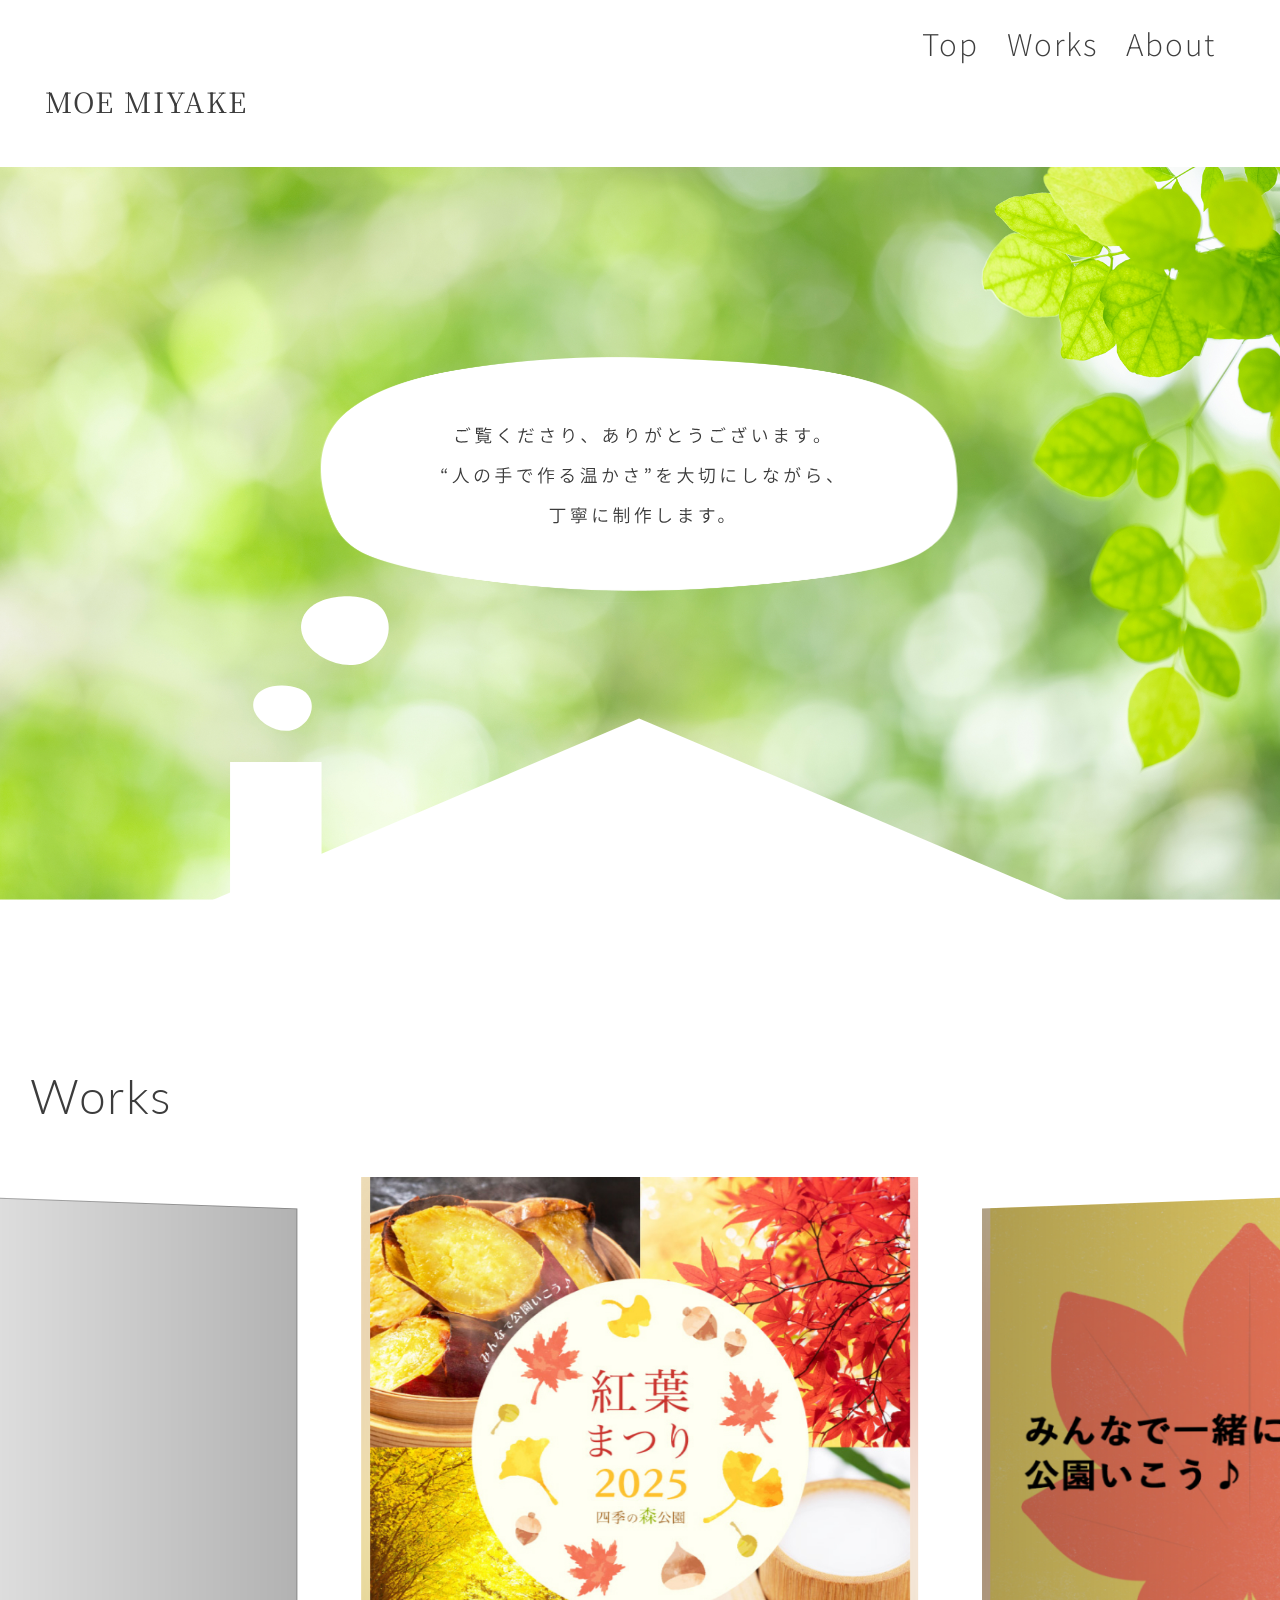
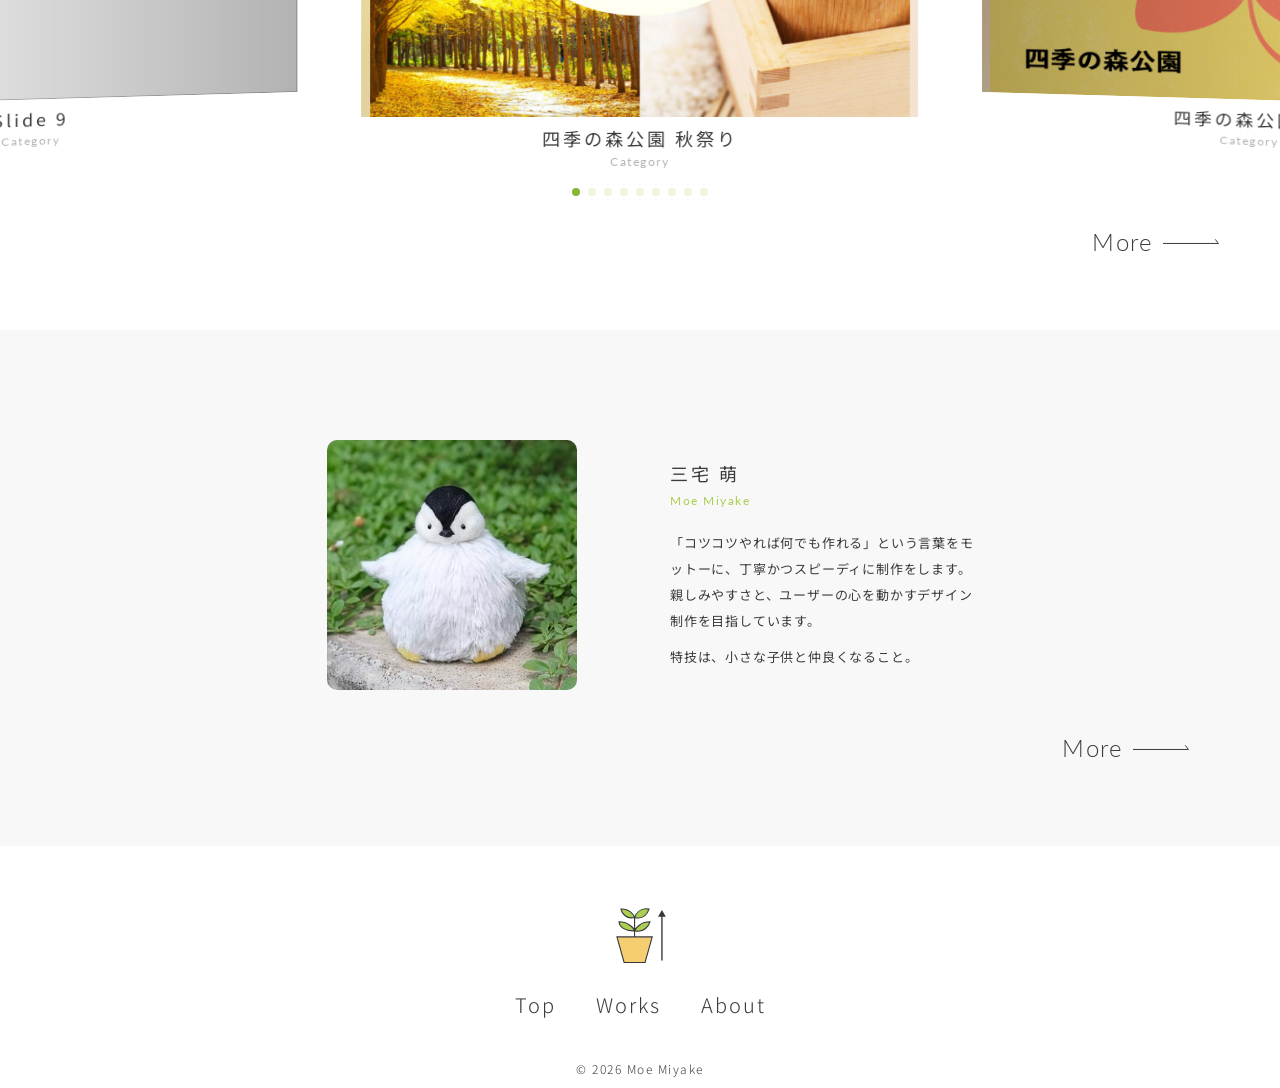
==== portforio_new/index.html @ 92142532 "10/21 Topレスポンシブ編集中" ====
<!DOCTYPE html>
<html lang="ja">

<head>
    <meta charset="UTF-8">
    <meta name="viewport" content="width=device-width, initial-scale=1.0">
    <title>Document</title>
    <link rel="stylesheet" href="css/destyle.css">
    <!-- Swiper CSS -->
    <link rel="stylesheet" href="https://cdn.jsdelivr.net/npm/swiper@10/swiper-bundle.min.css" />
    <link rel="stylesheet" href="css/style.css">

    <!-- Google Fonts -->
    <link
        href="https://fonts.googleapis.com/css2?family=Lato:ital,wght@0,100;0,300;0,400;0,700;0,900;1,100;1,300;1,400;1,700;1,900&family=Noto+Sans+JP:wght@100..900&family=Noto+Serif+JP:wght@200..900&display=swap"
        rel="stylesheet">

    <!-- Google Tag Manager -->
    <script>(function (w, d, s, l, i) {
            w[l] = w[l] || []; w[l].push({
                'gtm.start':
                    new Date().getTime(), event: 'gtm.js'
            }); var f = d.getElementsByTagName(s)[0],
                j = d.createElement(s), dl = l != 'dataLayer' ? '&l=' + l : ''; j.async = true; j.src =
                    'https://www.googletagmanager.com/gtm.js?id=' + i + dl; f.parentNode.insertBefore(j, f);
        })(window, document, 'script', 'dataLayer', 'GTM-PR5NB2P3');</script>
    <!-- End Google Tag Manager -->
</head>

<body class="top" id="top">
    <!-- Google Tag Manager (noscript) -->
    <noscript>
        <iframe src="https://www.googletagmanager.com/ns.html?id=GTM-PR5NB2P3" height="0" width="0"
            style="display:none;visibility:hidden"></iframe>
    </noscript>
    <!-- End Google Tag Manager (noscript) -->

    <header>
        <!-- SP -->
        <!-- ハンバーガー -->
        <button class="header__humberger header__humberger--sp" type="button">
            <span></span>
            <!-- <span></span> -->
        </button>
        <!-- カード -->
        <nav class="header__list header__list--sp">
            <ul>
                <li><a href="index.html">Top</a></li>
                <li><a href="works.html">Works</a></li>
                <li><a href="about.html">About</a></li>
            </ul>
            <h1 class="header__name">MOE MIYAKE</h1>
        </nav>

        <!-- PC -->
        <nav class="header__list header__list--pc">
            <ul>
                <li><a href="index.html">Top</a></li>
                <li><a href="works.html">Works</a></li>
                <li><a href="about.html">About</a></li>
            </ul>
        </nav>
    </header>

    <!-- FV -->
    <section class="fv">
        <div class="fv__box">
            <div class="fv__name">
                <!-- SVGにする -->
                <h1 class="fv__name" style="font-family: 'Noto Serif JP', serif;">MOE MIYAKE</h1>
            </div>
            <picture class="fv__house">
                <!-- スマホ・タブレット用（画面幅768px以下の場合） -->
                <source media="(max-width: 1024px)" srcset="img/fv__house--sp.svg" type="image/svg+xml">
                <!-- PC用（デフォルト・上記以外） -->
                <img src="img/fv__house--pc.svg" alt="家のイラストと冒頭挨拶「ご覧くださりありがとうございます。「人の手で作る温かさ」を大切にしながら、丁寧に制作します。」"
                    loading="lazy">
            </picture>

        </div>
    </section>

    <!-- Works -->
    <section class="top__works">

        <h2>Works</h2>
        <!-- ☆Wordpressと連動して、最新情報を表示させたい。 -->
        <!-- Swiper -->
        <div class="swiper mySwiper">
            <div class="swiper-wrapper">
                <div class="swiper-slide">
                    <div class="top__works__image">
                        <img src="img/works/works__banner_autumn leaves festival.jpg" />
                    </div>
                    <div class="top__works__content">
                        <h3 class="top__works__title">四季の森公園 秋祭り</h3>
                        <p class="top__works__category">Category</p>
                    </div>
                </div>
                <div class="swiper-slide">
                    <div class="top__works__image">
                        <img src="img/works/works__banner_park.jpg" />
                    </div>
                    <div class="top__works__content">
                        <h3 class="top__works__title">四季の森公園 秋</h3>
                        <p class="top__works__category">Category</p>
                    </div>
                </div>
                <div class="swiper-slide">
                    <div class="top__works__image">
                        <img src="img/works/works__site_himitunoyuuenti.jpg" />
                    </div>
                    <div class="top__works__content">
                        <h3 class="top__works__title">ひみつの遊園地 HP</h3>
                        <p class="top__works__category">Category</p>
                    </div>
                </div>
                <div class="swiper-slide">
                    <div class="top__works__image">
                        <img src="img/works/works__site_Vessi.jpg" />
                    </div>
                    <div class="top__works__content">
                        <h3 class="top__works__title">Vessi LP</h3>
                        <p class="top__works__category">Category</p>
                    </div>
                </div>
                <div class="swiper-slide">
                    <div class="top__works__image">
                        <img src="https://swiperjs.com/demos/images/abstract-5.jpg" />
                    </div>
                    <div class="top__works__content">
                        <h3 class="top__works__title">Slide 5</h3>
                        <p class="top__works__category">Category</p>
                    </div>
                </div>
                <div class="swiper-slide">
                    <div class="top__works__image">
                        <img src="https://swiperjs.com/demos/images/abstract-6.jpg" />
                    </div>
                    <div class="top__works__content">
                        <h3 class="top__works__title">Slide 6</h3>
                        <p class="top__works__category">Category</p>
                    </div>
                </div>
                <div class="swiper-slide">
                    <div class="top__works__image">
                        <img src="https://swiperjs.com/demos/images/abstract-7.jpg" />
                    </div>
                    <div class="top__works__content">
                        <h3 class="top__works__title">Slide 7</h3>
                        <p class="top__works__category">Category</p>
                    </div>
                </div>
                <div class="swiper-slide">
                    <div class="top__works__image">
                        <img src="https://swiperjs.com/demos/images/abstract-8.jpg" />
                    </div>
                    <div class="top__works__content">
                        <h3 class="top__works__title">Slide 8</h3>
                        <p class="top__works__category">Category</p>
                    </div>
                </div>
                <div class="swiper-slide">
                    <div class="top__works__image">
                        <img src="https://swiperjs.com/demos/images/abstract-9.jpg" />
                    </div>
                    <div class="top__works__content">
                        <h3 class="top__works__title">Slide 9</h3>
                        <p class="top__works__category">Category</p>
                    </div>
                </div>
            </div>
            <div class="swiper-pagination"></div>
        </div>



        <div class="top__works__more">
            <a class="button button--more" href="works.html">
                More
                <svg class="button__arrow" role="img" aria-label="もっと見る" xmlns="http://www.w3.org/2000/svg" ïwidth="57"
                    height="6" viewBox="0 0 57 6" fill="none">
                    <path d="M0 4.45806H55.4606L52.2609 0.347198" stroke="#3C3C3C" stroke-width="1" />
                </svg>
            </a>
        </div>
    </section>

    <!-- About -->
    <section class="top__about">
        <!-- <h2>About</h2> -->
        <div class="about__box">
            <div class="about__img">
                <img src="img/about/about__moemiyake.jpg" alt="Profile Photo">
            </div>
            <div class="about__name">
                <p class="about__name--ja">三宅 萌</p>
                <p class="about__name--en">Moe Miyake</p>
            </div>
            <div class="about__text">
                <p>
                    「コツコツやれば何でも作れる」という言葉をモットーに、丁寧かつスピーディに制作をします。<br>
                    親しみやすさと、ユーザーの心を動かすデザイン制作を目指しています。
                </p>
                <p>
                    特技は、小さな子供と仲良くなること。
                </p>
            </div>
        </div>
        <div class="top__about__more">
            <a class="button button--more" href="">
                More
                <svg class="button__arrow" role="img" aria-label="もっと見る" xmlns="http://www.w3.org/2000/svg" ïwidth="57"
                    height="6" viewBox="0 0 57 6" fill="none">
                    <path d="M0 4.45806H55.4606L52.2609 0.347198" stroke="#3C3C3C" stroke-width="1" />
                </svg>
            </a>
        </div>
    </section>

    <!-- Footer -->
    <footer class="footer">
        <div class="footer__head">
            <!-- 植木鉢(ページ先頭に戻る) -->
            <a class="footer__pageTop" href="#">
                <img class="footer__pageTop--plant" src="img/footer__pageTop--plant.svg" alt="ページ先頭に戻る">
                <img class="footer__pageTop-arrow" src="img/footer__pageTop-arrow.svg" alt="ページ先頭に戻る">

            </a>
            <!-- ナビゲーション -->
            <div class="footer__list">
                <ul>
                    <li><a href="index.html">Top</a></li>
                    <li><a href="works.html">Works</a></li>
                    <li><a href="about.html">About</a></li>
                </ul>
            </div>
        </div>
        <!-- コピーライト -->
        <small class="footer__copyright">© 2026 Moe Miyake</small>
    </footer>

    <!-- JS -->
    <script src="https://cdn.jsdelivr.net/npm/swiper@10/swiper-bundle.min.js"></script>
    <script src="js/script.js"></script>
</body>

</html>
---- portforio_new/css/destyle.css ----
/*! destyle.css v4.0.1 | MIT License | https://github.com/nicolas-cusan/destyle.css */

/* Reset box-model and set borders */
/* ============================================ */

*,
::before,
::after {
    box-sizing: border-box;
    border-style: solid;
    border-width: 0;
    min-width: 0;
}

/* Document */
/* ============================================ */

/**
 * 1. Correct the line height in all browsers.
 * 2. Prevent adjustments of font size after orientation changes in iOS.
 * 3. Remove gray overlay on links for iOS.
 */

html {
    line-height: 1.15;
    /* 1 */
    -webkit-text-size-adjust: 100%;
    /* 2 */
    -webkit-tap-highlight-color: transparent;
    /* 3*/
}

/* Sections */
/* ============================================ */

/**
 * Remove the margin in all browsers.
 */

body {
    margin: 0;
}

/**
 * Render the `main` element consistently in IE.
 */

main {
    display: block;
}

/* Vertical rhythm */
/* ============================================ */

p,
table,
blockquote,
address,
pre,
iframe,
form,
figure,
dl {
    margin: 0;
}

/* Headings */
/* ============================================ */

h1,
h2,
h3,
h4,
h5,
h6 {
    font-size: inherit;
    font-weight: inherit;
    margin: 0;
}

/* Lists (enumeration) */
/* ============================================ */

ul,
ol {
    margin: 0;
    padding: 0;
    list-style: none;
}

/* Lists (definition) */
/* ============================================ */

dt {
    font-weight: bold;
}

dd {
    margin-left: 0;
}

/* Grouping content */
/* ============================================ */

/**
 * 1. Add the correct box sizing in Firefox.
 * 2. Show the overflow in Edge and IE.
 */

hr {
    box-sizing: content-box;
    /* 1 */
    height: 0;
    /* 1 */
    overflow: visible;
    /* 2 */
    border-top-width: 1px;
    margin: 0;
    clear: both;
    color: inherit;
}

/**
 * 1. Correct the inheritance and scaling of font size in all browsers.
 * 2. Correct the odd `em` font sizing in all browsers.
 */

pre {
    font-family: monospace, monospace;
    /* 1 */
    font-size: inherit;
    /* 2 */
}

address {
    font-style: inherit;
}

/* Text-level semantics */
/* ============================================ */

/**
 * Remove the gray background on active links in IE 10.
 */

a {
    background-color: transparent;
    text-decoration: none;
    color: inherit;
}

/**
 * 1. Remove the bottom border in Chrome 57-
 * 2. Add the correct text decoration in Chrome, Edge, IE, Opera, and Safari.
 */

abbr[title] {
    text-decoration: underline dotted;
    /* 2 */
}

/**
 * Add the correct font weight in Chrome, Edge, and Safari.
 */

b,
strong {
    font-weight: bolder;
}

/**
 * 1. Correct the inheritance and scaling of font size in all browsers.
 * 2. Correct the odd `em` font sizing in all browsers.
 */

code,
kbd,
samp {
    font-family: monospace, monospace;
    /* 1 */
    font-size: inherit;
    /* 2 */
}

/**
 * Add the correct font size in all browsers.
 */

small {
    font-size: 80%;
}

/**
 * Prevent `sub` and `sup` elements from affecting the line height in
 * all browsers.
 */

sub,
sup {
    font-size: 75%;
    line-height: 0;
    position: relative;
    vertical-align: baseline;
}

sub {
    bottom: -0.25em;
}

sup {
    top: -0.5em;
}

/* Replaced content */
/* ============================================ */

/**
 * Prevent vertical alignment issues.
 */

svg,
img,
embed,
object,
iframe {
    vertical-align: bottom;
}

/* Forms */
/* ============================================ */

/**
 * Reset form fields to make them styleable.
 * 1. Make form elements stylable across systems iOS especially.
 * 2. Inherit text-transform from parent.
 */

button,
input,
optgroup,
select,
textarea {
    -webkit-appearance: none;
    /* 1 */
    appearance: none;
    vertical-align: middle;
    color: inherit;
    font: inherit;
    background: transparent;
    padding: 0;
    margin: 0;
    border-radius: 0;
    text-align: inherit;
    text-transform: inherit;
    /* 2 */
}

/**
 * Correct cursors for clickable elements.
 */

button,
[type="button"],
[type="reset"],
[type="submit"] {
    cursor: pointer;
}

button:disabled,
[type="button"]:disabled,
[type="reset"]:disabled,
[type="submit"]:disabled {
    cursor: default;
}

/**
 * Improve outlines for Firefox and unify style with input elements & buttons.
 */

:-moz-focusring {
    outline: auto;
}

select:disabled {
    opacity: inherit;
}

/**
 * Remove padding
 */

option {
    padding: 0;
}

/**
 * Reset to invisible
 */

fieldset {
    margin: 0;
    padding: 0;
    min-width: 0;
}

legend {
    padding: 0;
}

/**
 * Add the correct vertical alignment in Chrome, Firefox, and Opera.
 */

progress {
    vertical-align: baseline;
}

/**
 * Remove the default vertical scrollbar in IE 10+.
 */

textarea {
    overflow: auto;
}

/**
 * Correct the cursor style of increment and decrement buttons in Chrome.
 */

[type="number"]::-webkit-inner-spin-button,
[type="number"]::-webkit-outer-spin-button {
    height: auto;
}

/**
 * Correct the outline style in Safari.
 */

[type="search"] {
    outline-offset: -2px;
    /* 1 */
}

/**
 * Remove the inner padding in Chrome and Safari on macOS.
 */

[type="search"]::-webkit-search-decoration {
    -webkit-appearance: none;
}

/**
 * 1. Correct the inability to style clickable types in iOS and Safari.
 * 2. Fix font inheritance.
 */

::-webkit-file-upload-button {
    -webkit-appearance: button;
    /* 1 */
    font: inherit;
    /* 2 */
}

/**
 * Fix appearance for Firefox
 */
/* [type="number"] {
    -moz-appearance: textfield;
} */

/**
 * Clickable labels
 */

label[for] {
    cursor: pointer;
}

/* Interactive */
/* ============================================ */

/*
 * Add the correct display in Edge, IE 10+, and Firefox.
 */

details {
    display: block;
}

/*
 * Add the correct display in all browsers.
 */

summary {
    display: list-item;
}

/*
 * Remove outline for editable content.
 */

[contenteditable]:focus {
    outline: auto;
}

/* Tables */
/* ============================================ */

/**
1. Correct table border color inheritance in all Chrome and Safari.
*/

table {
    border-color: inherit;
    /* 1 */
    border-collapse: collapse;
}

caption {
    text-align: left;
}

td,
th {
    vertical-align: top;
    padding: 0;
}

th {
    text-align: left;
    font-weight: bold;
}
---- portforio_new/css/style.css ----
* {
    margin: 0;
    padding: 0;
    box-sizing: border-box;
    font-family: 'Noto Sans JP', sans-serif;
    color: #3c3c3c;
    font-size: 14px;
    letter-spacing: 2px;
    line-height: 1.5;
}

html {
    scroll-behavior: smooth;
}

body {
    overflow-x: hidden;
    display: flex;
    flex-direction: column;
}

a {
    text-decoration: none;
    transition: opacity 0.5s ease;
}

a:hover {
    opacity: 0.8;
    cursor: pointer;
}

li {
    list-style: none;
}

img {
    width: 100%;
}

:root {
    --color-text: #3c3c3c;
    --color-text-g: #B3B3B3;
    --color-text-b: #84B5C5;
    --color-gray: #F8F8F8;
    --color-moegi: #AACF53;
    --color-blue: 85, 159, 183;
    --color-skyblue: 132, 181, 197;
    /* RGB値 */
    --color-white: #fff;
}

/* SP Fixメニュー */

/* ハンバーガーボタン (open) */
.header__humberger {
    position: fixed;
    z-index: 10;
    cursor: pointer;

    width: 30px;
    height: 30px;

    top: 20px;
    right: 20px;
}


header span {
    &::before {
        width: 100%;
        height: 1px;
        content: '';
        background-color: var(--color-text);
        position: absolute;
        top: 7px;
        transition: all 0.6s ease-in-out;
    }

    &::after {
        width: 100%;
        height: 1px;
        content: '';
        background-color: var(--color-text);
        position: absolute;
        bottom: 7px;
        transition: all 0.7s ease-in-out;
    }
}



/* ボタンを押したらバツになる */
header.is-open span {
    &::before {
        transform: translateY(7px) rotate(135deg);
        background-color: var(--color-white);
    }

    &::after {
        transform: translateY(-7px) rotate(225deg);
        background-color: var(--color-white);
    }
}


/* ハンバーガーボタン (close) */
header.is-open span:nth-child(1) {
    transform: rotate(-45deg);
    top: 6px;
}

header.is-open span:nth-child(2) {
    transform: rotate(45deg);
    bottom: 6px;
}


/* ハンバーガーメニュー */
.header__list ul li a {
    font-size: 30px;
}

.header__list--pc {
    display: none;
}

/* カーテン */
.header__list--sp {
    position: fixed;
    top: -5vh;
    right: -10px;
    width: 80%;
    height: 110vh;
    background-color: rgba(var(--color-skyblue), 0.95);
    backdrop-filter: blur(5px);
    box-shadow: 0 0 5px rgba(0, 0, 0, 0.3);
    z-index: 7;
    transform: translateX(110%);
    transition: transform 0.6s ease-in-out;
}

.header__list--sp::after {
    content: "";
    position: absolute;
    top: 0;
    right: -5px;
    width: 128px;
    height: 110vh;
    background-color: rgba(var(--color-blue), 0.3);
    backdrop-filter: blur(5px);
    filter: blur(1.5px);
    z-index: -1;
}

header.is-open .header__list--sp {
    transform: translateX(0);
}

/* カーテン アニメーション START */
header.is-open .header__list--sp {
    animation:
        header__list1--keyframes1 3.5s linear,
        header__list1--keyframes2 3.5s linear;
}

header.is-open .header__list--sp::after {
    animation:
        header__list2--keyframes1 3.5s linear,
        header__list2--keyframes2 3.5s linear,
        header__list2--keyframes3 3.5s linear;
}


/* アニメーションのキーフレーム */
@keyframes header__list1--keyframes1 {
    0% {
        animation-timing-function: ease-out;
        opacity: 0;
    }

    5.714% {
        opacity: 1;
    }

    100% {
        opacity: 1;
    }
}

@keyframes header__list1--keyframes2 {
    0% {
        animation-timing-function: cubic-bezier(0.22, 0.68, 0.36, 1);
        transform: translate(340px, -12px);
    }

    27.143% {
        animation-timing-function: cubic-bezier(0.34, 0.8, 0.64, 1);
        transform: translate(-10px, 5px);
    }

    44.286% {
        animation-timing-function: ease;
        transform: translate(6px, 2px);
    }

    60% {
        animation-timing-function: cubic-bezier(0.4, 0, 0.2, 1);
        transform: translate(-2px, -0.8px);
    }

    75.714% {
        transform: translate(0px, 0px);
    }

    100% {
        transform: translate(0px, 0px);
    }
}


/* 追加のアニメーション */
@keyframes header__list2--keyframes1 {
    0% {
        animation-timing-function: ease-out;
        opacity: 0;
    }

    8.571% {
        opacity: 1;
    }

    100% {
        opacity: 1;
    }
}

@keyframes header__list2--keyframes2 {
    0% {
        width: 128px;
    }

    4% {
        animation-timing-function: cubic-bezier(0.22, 0.68, 0.36, 1);
        width: 128px;
    }

    17.143% {
        animation-timing-function: ease;
        width: 120px;
    }

    32.857% {
        animation-timing-function: cubic-bezier(0.34, 0.8, 0.64, 1);
        width: 136px;
    }

    52.857% {
        animation-timing-function: cubic-bezier(0.4, 0, 0.2, 1);
        width: 124px;
    }

    74.286% {
        width: 128px;
    }

    100% {
        width: 128px;
    }
}

@keyframes header__list2--keyframes3 {
    0% {
        translate: 320px -8px;
    }

    4% {
        animation-timing-function: cubic-bezier(0.22, 0.68, 0.36, 1);
        translate: 320px -8px;
    }

    30% {
        animation-timing-function: cubic-bezier(0.34, 0.8, 0.64, 1);
        translate: -8px 4px;
    }

    47.143% {
        animation-timing-function: ease;
        translate: 5px 1.5px;
    }

    62.857% {
        animation-timing-function: cubic-bezier(0.4, 0, 0.2, 1);
        translate: -1.5px -0.5px;
    }

    78.571% {
        translate: 0px 0px;
    }

    100% {
        translate: 0px 0px;
    }
}

/* カーテン アニメーション END */


.header__list--sp {
    display: flex;
    flex-direction: column;
    justify-content: center;
    align-items: center;
    /* height: 100vh; */
}

.header__list--sp ul {
    display: flex;
    flex-direction: column;
    justify-content: center;
    align-items: center;
    font-size: 2rem;
    gap: 1.5rem;
    font-family: "Lato", sans-serif;
    font-weight: 200;
    letter-spacing: 3px;

    li {
        color: var(--color-white);
    }
}

.header__name {
    position: absolute;
    bottom: 10%;
    left: 50%;
    transform: translateX(-50%);
    font-size: 1.5rem;
    font-family: "Lato", sans-serif;
    font-weight: 200;
    color: var(--color-white);
}

/* TB */
@media screen and (min-width: 768px) {}

/* PC */
@media screen and (min-width: 1024px) {

    .header__list--sp,
    .header__humberger--sp {
        display: none;
    }

    .header__list--pc {
        /* display: block; */
        display: flex;

        ul {
            position: fixed;
            z-index: 10;
            width: 100%;
            display: flex;
            justify-content: end;
            align-items: center;
            padding-right: 5vw;
            padding-top: 1.5rem;
            font-size: 1.5rem;
            gap: 2rem;
            font-family: "Lato", sans-serif;
            font-weight: 200;
            letter-spacing: 3px;
        }
    }
}



/* FV */
.fv {
    position: relative;
    height: 100vh;
    background-image: url(../img/fv__background--sp.jpg);
    background-size: cover;
    background-position: center;
    background-repeat: no-repeat;
    background-attachment: fixed;
}

.fv__name {
    position: absolute;
    top: 0;
    left: 0;
    padding: 20vw 10vw 5vw 10vw;
    width: 100%;
    font-size: 2rem;
    text-align: left;
    background-color: var(--color-white);

}

.fv__box {
    height: 100vh;
    display: flex;
    flex-direction: column;
    justify-content: center;
}

.fv__house {
    width: 100%;
    display: flex;
    object-fit: cover;
    margin-top: auto;
    margin-bottom: -1px;
}

/* タブレット向け */
@media screen and (min-width: 768px) {
    .fv {
        height: 100vh;
    }

    .fv__box {
        height: 100vh;
    }

    .fv__name {
        padding: 50px;
    }
}


/* PC向け */
@media screen and (min-width: 1025px) {

    .fv {
        background-image: url(../img/fv__background--pc.jpg);
        height: 110vh;
    }

    .fv__box {
        height: 110vh;
    }

    .fv__name {
        padding: 5vh;
        padding-top: 80px;
    }


    .fv__house {
        display: flex;
        align-items: end;
        height: 100%;
    }
}

/* FV__WORKS */

/* 共通設定に移動？ */
h2 {
    /* color: #3C3C3C; */
    font-family: "Lato", sans-serif;
    font-weight: 300;
    font-size: 48px;
    letter-spacing: 1.5px;
    padding: 0 30px;

    width: 100%;
}

.top__works {
    display: flex;
    padding: 70px 0;
    flex-direction: column;
    align-items: center;
    gap: 15px;
    align-self: stretch;
}

.top__works__list {
    display: flex;
    padding: 20px 0;
    flex-direction: column;
    align-items: center;
    gap: 10px;
    align-self: stretch;
}

/* 共通設定に移動？ */
.top__works__more,
.top__about__more {
    display: flex;
    padding: 0 30px;
    justify-content: flex-end;
    align-items: center;
    align-self: stretch;
}

/* 共通設定に移動？ */
.button {
    cursor: pointer;
}

.button--more {
    font-family: "Lato", sans-serif;
    font-size: 24px;
    font-weight: 300;
    letter-spacing: 1.5px;
    cursor: pointer;
    display: flex;
    align-items: center;
    gap: 10px;
}

.button__arrow {
    transition: transform 0.5s ease;
}

.button--more:hover .button__arrow {
    transform: translateX(5px);
}



/* swiper */
/* Demo styles */
html,
body {
    position: relative;
    height: 100%;
}

.swiper {
    width: 100%;
    padding-top: 30px;
    padding-bottom: 30px;
}

.swiper-slide {
    background-position: center;
    background-size: cover;
    width: 100%;
    height: auto;
}

.swiper-slide img {
    display: block;
    width: 100%;
    object-fit: cover;
    /* height: 50vh; */
    aspect-ratio: 4 / 5;
}

/* 書き足し */
.top__works__swiper {
    display: flex;
    flex-direction: column;
    align-items: center;
}

.top__works__content {
    display: flex;
    flex-direction: column;
    align-items: center;
    gap: 1px;
    padding: 8px 0;
}

.top__works .mySwiper .swiper-slide-shadow-left,
.top__works .mySwiper .swiper-slide-shadow-right {
    height: auto;
    aspect-ratio: 4 / 5;
}

.top__works .mySwiper .swiper-slide-shadow-left {
    background-image: linear-gradient(to left, rgba(0, 0, 0, 0.3), rgba(0, 0, 0, 0));
}

.top__works .mySwiper .swiper-slide-shadow-right {
    background-image: linear-gradient(to right, rgba(0, 0, 0, 0.3), rgba(0, 0, 0, 0));
}

.top__works__title {
    /* font-family: "Lato", sans-serif; */
    font-size: 18px;
    letter-spacing: 3px;
}

.top__works__category {
    color: #B3B3B3;
    font-family: "Lato", sans-serif;
    font-size: 12px;
    letter-spacing: 1.5px;
}

/* Swiperの点（デフォルト状態）の色を黄緑色に変更 */
.swiper-pagination-bullet {
    background-color: var(--color-moegi);
}

/* Swiperの点（アクティブ状態）の色を変更 */
.swiper-pagination-bullet-active {
    background-color: #8ab535;
}

/* タブレット用 */
@media screen and (min-width: 768px) {

    .top__works .mySwiper {
        width: 100%;
    }

    .works h2 {
        padding: 0 60px;
    }

    .top__works__more {
        padding: 0 60px;
    }
}

/* PC用 */
@media screen and (min-width: 1025px) {
    .top__works .mySwiper {
        max-width: none;
    }

    .top__works .mySwiper .top__works__image {
        position: relative;
        display: flex;
        width: 100%;
        height: 60vh;
        justify-content: center;
        align-items: center;
        overflow: hidden;
        isolation: isolate;
    }

    .top__works .mySwiper .top__works__image::before {
        content: "";
        position: absolute;
        inset: -100px;
        z-index: 0;
        background-image: var(--works-slide-image);
        background-position: center;
        background-size: cover;
        filter: blur(100px);
        opacity: 0.6;
    }

    .top__works .mySwiper .top__works__image img {
        position: relative;
        z-index: 1;
        width: 100%;
        height: 100%;
        max-height: 60vh;
        aspect-ratio: auto;
        object-fit: contain;
    }

    .top__works .mySwiper .swiper-slide-shadow-left,
    .top__works .mySwiper .swiper-slide-shadow-right {
        height: 60vh;
        aspect-ratio: auto;
    }
}



/* About */
.top__about {
    display: flex;
    flex-direction: column;
    align-items: flex-start;
    gap: 10px;
    align-self: stretch;
    padding: 70px 0;
    background-color: var(--color-gray);
}

.about__box {
    display: flex;
    /* max-width: 1000px; */
    flex-direction: column;
    align-items: center;
    gap: 10px;
    align-self: stretch;
    padding: 30px;
}

.about__img {
    width: 100%;
    display: flex;
    justify-content: center;
    align-items: center;
    align-self: stretch;
}

.about__img img {
    width: 60%;
    border-radius: 30px;
    object-fit: cover;
}

.about__name {
    display: flex;
    flex-direction: column;
    align-items: center;
    gap: 5px;
}

.about__name--ja {
    font-size: 18px;
    letter-spacing: 3px;
}

.about__name--en {
    font-size: 12px;
    letter-spacing: 1.5px;
    color: var(--color-moegi);
    font-family: "Lato", sans-serif;
}

.about__text {
    padding: 10px 30px 0;
    display: flex;
    flex-direction: column;
    align-items: center;
    gap: 10px;
}

.about__text p {
    font-size: 13px;
    line-height: 26px;
    letter-spacing: 0.8px;
    width: 100%;
    text-align: left;
}

.certificate {
    display: flex;
    padding: 100px 35px;
    flex-direction: column;
    align-items: center;
    gap: 1.5em;
    text-align: center;

    ul {
        display: flex;
        flex-direction: column;
        justify-content: center;
        align-items: center;
        gap: 20px;

        li {
            text-align: center;
        }
    }
}


/* タブレット向け */
@media screen and (min-width: 768px) {
    .top__about {
        padding: 50px 30px;
    }

    .about__img img {
        width: 30vw;
        max-width: 200px;
    }
}


/* PC向け */
@media screen and (min-width: 1024px) {
    .top__about {
        padding: 80px 60px;
    }


    .about__box {
        width: 70%;
        max-width: 1000px;
        margin: 0 auto;

        display: grid;
        grid-template-columns: repeat(2, 1fr);
        grid-template-rows: repeat(2, auto);
        grid-column-gap: 0px;
        grid-row-gap: 0px;

        align-items: start;
    }

    .about__img {
        grid-area: 1 / 1 / 3 / 2;
    }

    .about__name {
        grid-area: 1 / 2 / 2 / 3;
        align-self: end;
        align-items: start;
        padding: 0 30px;
    }

    .about__text {
        grid-area: 2 / 2 / 3 / 3;
    }

    .about__img img {
        width: 100%;
        max-width: 250px;
        height: auto;
        border-radius: 10px;
    }

    .about__name {
        font-size: 24px;
        margin-bottom: 10px;
    }

    .about__text {
        font-size: 16px;
        line-height: 1.6;
    }
}


/* Footer */

.footer {
    display: flex;
    flex-direction: column;
    align-items: center;
    margin: 60px auto 30px;
    gap: 40px;

    font-family: "Lato", sans-serif;
    font-weight: 300;
    letter-spacing: 3px;
}

.footer__head {
    display: flex;
    flex-direction: column;
    align-items: center;
    gap: 25px;
}

.footer__pageTop {
    display: flex;
    align-items: center;
    justify-content: center;
    cursor: pointer;
    gap: 3px;


}

.footer__pageTop--plant {
    width: 40px;
}

.footer__pageTop-arrow {
    width: 8px;
    transition: transform 0.5s ease;

}

.footer__pageTop:hover .footer__pageTop-arrow {
    transform: translateY(-5px);
}

.footer__list ul {
    display: flex;
    gap: 40px;
}

.footer__list li a {
    font-size: 20px;
}

.footer__copyright {
    font-size: 12px;
    letter-spacing: 1.5px;
    margin-bottom: 10px;
}



/* Works About 共通 START */

.works__fix,
.about__fix {
    width: 100%;
    height: 100vh;
}

.works h2,
.about h2,
.worksItem h2 {
    position: fixed;
    top: 20px;
    left: 20px;
    font-family: "Lato", sans-serif;
    font-weight: 300;
    font-size: 32px;
    letter-spacing: 1px;

    padding: 0;
    transform: rotate(90deg) translateY(-1em);
    transform-origin: top left;

    a {
        font-size: 32px;
    }
}

/* Works About 共通 END */



/* Works START */

.works {
    position: relative;
    width: 100%;
    height: 100vh;
    background-color: var(--color-white);
}

.works section {
    padding: 50px 35px;
    padding-top: 20vh;
    margin: 0 auto;
    max-width: 600px;
    /* 不要なら削除 */
    display: flex;
    flex-direction: column;
    align-items: center;
    gap: 100px;
}



.works__headerCategory {
    position: fixed;
    z-index: 10;
    bottom: 5px;
    left: 50%;
    transform: translate(-50%, -50%);
    width: 90%;
    overflow-x: auto;
    overflow-y: hidden;
    white-space: nowrap;
    text-align: center;


    ul {
        display: inline-flex;
        justify-content: flex-start;
        align-items: center;
        gap: 10px;

        li a {
            display: flex;
            justify-content: center;
            align-items: center;
            padding: 5px 10px;

            border-radius: 30px;
            border: 1px solid #777;
            background: rgba(255, 255, 255, 0.95);
            backdrop-filter: blur(1.5px);

            color: var(--color-text);
            font-family: Lato;
            font-size: 12px;
            font-weight: 500;
            letter-spacing: 1px;
        }
    }
}

.works__container {
    display: flex;
    flex-direction: column;
    align-items: center;
    gap: 8px;
}

.works__container img {
    width: 100%;
    height: auto;
    object-fit: contain;
    background-color: var(--color-gray);
}

.works__content {
    display: flex;
    flex-direction: column;
    align-items: center;
    gap: 1px;
}

.works__title {
    color: var(--color-text);
    font-size: 18px;
    font-style: normal;
    font-weight: 400;
    line-height: normal;
    letter-spacing: 3px;
}

.works__category {
    color: var(--color-text-g);
    font-size: 12px;
    font-style: normal;
    font-weight: 500;
    line-height: normal;
    letter-spacing: 1px;
}

.works__pagination {
    width: 100%;
    padding: 15px 35px 30px;
    display: flex;
    justify-content: space-between;
    align-items: center;
    align-self: stretch;

    a {
        font-family: "Lato", sans-serif;
    }

    .works__pagination--number {
        display: flex;
        align-items: center;
        gap: 10px;

        a {
            display: flex;
            width: 30px;
            height: 30px;
            padding: 10px;
            flex-direction: column;
            justify-content: center;
            align-items: center;
            gap: 10px;

            border-radius: 50px;
            border: 1px solid #777;
            font-size: 12px;
        }
    }
}

/* Works END */


/* About START */

.about {
    position: relative;
    width: 100%;
    height: 100vh;
    background-color: var(--color-white);
}

/* ===== swiper2 / skill(できること) ===== */

/* SP: 画面幅の80%。大きくなりすぎないよう上限をつける */
.swiper2 {
    width: 80vw;
    max-width: 360px;
    height: fit-content;
}

.skill {
    width: 100%;
    /* height: 100vh; */
    background-color: var(--color-gray);
    display: flex;
    flex-direction: column;
    justify-content: center;
    align-items: center;
}

/* 後ろのカードが傾いて見える分、上下に余白を足す(.about section より強く) */
.about .skill {
    padding: 50px 0 90px;
}

/* カード本体。縁取りをもえぎ色にして、重なったときに後ろのカードも見分けられるようにする */
.skill__card {
    background-color: var(--color-white);
    border: 1px solid var(--color-moegi);
    border-radius: 36px;
    box-shadow: 0 10px 24px rgba(var(--color-blue), 0.18);
    width: 100%;
    height: 100%;
    display: flex;
    flex-direction: column;
    align-items: center;
    gap: 20px;
    padding: 32px 26px 36px;
}

/* 後ろに重なるカードは、淡いグレーにする。
   色は専用の層(::before)で重ねて、その透明度だけをアニメーションさせる。
   --skill-speed は script.js の speed(700ms)に合わせること */
.skill__card {
    --skill-speed: 0.7s;
    position: relative;
    /* ::before(色の層)の基準にする */
    isolation: isolate;
}

.skill__card::before {
    content: "";
    position: absolute;
    inset: 0;
    z-index: -1;
    border-radius: inherit;
    /* グレーは0.5% */
    background-color: var(--color-gray);
    opacity: 1;
    pointer-events: none;
    transition: opacity var(--skill-speed) ease;
}

/* 手前に来たら層を透明にして、白に戻す */
.skill__card.swiper-slide-active::before {
    opacity: 0;
}

/* 「動きを減らす」設定の人は、色もすぐに切り替える */
@media (prefers-reduced-motion: reduce) {
    .skill__card::before {
        transition: none;
    }
}

/* 画像は切り取らず、全体を見せる(.swiper-slide img の object-fit: cover を打ち消す) */
.skill__card .skill__img {
    width: 100%;
    max-width: 240px;
    height: auto;
    aspect-ratio: 1 / 1;
    object-fit: contain;
    flex-shrink: 0;
}

.skill__line {
    width: 100%;
    flex-shrink: 0;
    border-bottom: 3px dotted var(--color-moegi);
}

.skill__text {
    display: flex;
    flex-direction: column;
    align-items: center;
    gap: 5px;
    align-self: stretch;

    h4 {
        color: var(--color-moegi);
        text-align: center;
        font-size: 20px;
        font-weight: 500;
        line-height: 27px;
        letter-spacing: 1.8px;
    }

    p {
        text-align: center;
        font-size: 14px;
        font-weight: 400;
        line-height: 25px;
        letter-spacing: 1.5px;
    }
}

/* タブレット: 少しだけ大きく */
@media screen and (min-width: 768px) {
    .swiper2 {
        max-width: 440px;
    }

    .skill__card {
        padding: 40px 36px 44px;
    }
}

/* PC: 横並びのカード(左に絵、右に文章) */
@media screen and (min-width: 1024px) {
    .swiper2 {
        max-width: 820px;
    }

    .skill__card {
        flex-direction: row;
        align-items: center;
        gap: 40px;
        padding: 44px 52px;
    }

    .skill__card .skill__img {
        width: 280px;
        max-width: none;
    }

    /* 区切り線は縦ドット線 */
    .skill__line {
        width: 0;
        align-self: stretch;
        border-bottom: none;
        border-left: 3px dotted var(--color-moegi);
    }

    .skill__text {
        flex: 1;
        align-self: center;
        align-items: flex-start;
        gap: 12px;

        h4,
        p {
            text-align: left;
        }

        h4 {
            font-size: 22px;
            line-height: 30px;
        }

        p {
            font-size: 15px;
            line-height: 28px;
        }
    }
}

.about section {
    padding: 50px 0;
    /* height: auto; */
}

.about__me {
    width: 100%;
    height: 100vh;
    display: flex;
    flex-direction: column;
    justify-content: center;
    align-items: center;
}

.about__title {
    display: flex;
    flex-direction: column;
    align-items: center;

    margin: 30px auto 20px;

    h3 {
        color: var(--color-text);
        font-size: 32px;
        font-weight: 500;
        letter-spacing: 3.9px;
    }

    p {
        color: var(--color-moegi);
        font-size: 14px;
        font-weight: 500;
        letter-spacing: 3.9px;
        margin-top: 0.5em;
    }
}

/* ===== .about__me(わたしのこと) PC ===== */
/* トップページ用の .about__box / .about__img などのPC指定(2カラムのgrid)が
   aboutページにも効いてしまうため、.about__me の中だけで上書きする */
@media screen and (min-width: 1024px) {

    /* 画面に収まらないときは伸ばす(100vhに固定すると上が切れる) */
    .about .about__me {
        width: min(88%, 920px);
        height: auto;
        min-height: 100vh;
        margin: 0 auto;
        padding: 120px 0 80px;

        display: grid;
        grid-template-columns: minmax(0, 5fr) minmax(0, 7fr);
        column-gap: 64px;
        align-content: center;
        align-items: stretch;
    }

    /* タイトルは2カラムをまたいで中央に */
    .about__me .about__title {
        grid-column: 1 / -1;
        margin: 0 0 48px;
    }

    /* 左: 写真(トップページ用の grid-area を上書きして、2行目の1列目に置く) */
    .about__me .about__img {
        grid-area: 2 / 1;
        width: 100%;
        align-self: stretch;
        display: flex;
    }

    .about__me .about__img img {
        width: 100%;
        max-width: none;
        height: 100%;
        min-height: 0;
        object-fit: cover;
        /* 右の列と同じ高さに合わせ、左右を切り取る */
        border-radius: 30px;
    }

    /* 右: 名前と本文(トップページ用のgrid指定を解除して左揃えにする。2行目の2列目) */
    .about__me .about__box {
        grid-area: 2 / 2;
        align-self: center;
        display: flex;
        flex-direction: column;
        align-items: flex-start;
        gap: 14px;
        width: 100%;
        max-width: none;
        margin: 0;
        padding: 0;
    }

    .about__me .about__name {
        grid-area: auto;
        align-self: auto;
        align-items: flex-start;
        gap: 2px;
        padding: 0;
        margin: 0;
    }

    .about__me .about__name--ja {
        font-size: 22px;
        letter-spacing: 4px;
    }

    .about__me .about__name--en {
        font-size: 13px;
    }

    .about__me .about__text {
        grid-area: auto;
        align-items: flex-start;
        gap: 14px;
        padding: 0;
    }

    .about__me .about__text p {
        font-size: 14px;
        line-height: 28px;
        letter-spacing: 1px;
    }
}

/* About END */


/* WorksItem(各制作物) START */

.worksItem {
    width: 100%;
    height: 100vh;
    display: flex;
    flex-direction: column;
    align-items: center;
}

.worksItem__container {
    display: flex;
    flex-direction: column;
    width: 86%;
    gap: 30px;
    flex-shrink: 0;
}

.worksItem__fixLeft {
    padding-top: 130px;

    img {
        border-radius: 7px;
    }
}

/* 右側(説明文と挿絵) */
.worksItem__fixRight {
    display: flex;
    flex-direction: column;
    align-items: flex-start;
    gap: 40px;
    width: 100%;
}

/* worksFv */
.worksFv__container {
    display: flex;
    flex-direction: column;
    align-items: flex-start;
    gap: 5px;
    padding: 0 10px;
}


/* タイトル */
/* .worksFv__title {
    display: flex;
    flex-direction: column;
    align-items: flex-start;
    margin-left: 0;
} */

.worksFv__name {
    color: var(--color-text);
    font-size: 20px;
    font-weight: 400;
    letter-spacing: 2.8px;
}

/* カテゴリ */
.worksFv__category {
    ul {
        display: flex;
        gap: 10px;
        margin: 0px 5px;
    }

    li a {
        color: var(--color-text-b);
        font-family: "Lato", sans-serif;
        font-size: 12px;
    }

    font-weight: 300;
    letter-spacing: 1.5px;
}

/* テキスト */
.worksFv__text {
    margin-top: 1em;
    font-size: 14px;
    line-height: 23px;
    letter-spacing: 1.5px;
    font-weight: normal;
}

/* モックアップ・説明写真 */
.worksImg {
    width: 100%;
}

.worksImg__img {
    width: 100%;
}


/* Ploject(詳細情報) */
.project {
    width: 100%;
    display: flex;
    flex-direction: column;
}

/* -- 区切り線 */
.project__container {
    padding: 24px 10px;
    border-bottom: 1px solid #e5e5e5;
    width: 100%;

    display: flex;
    flex-direction: column;
    gap: 10px;
}

.project__container:last-child {
    border-bottom: none;
}


/* -- 見出し */
.project__title {
    color: var(--color-text-b);
    font-size: 14px;
    font-weight: normal;
    letter-spacing: 1.5px;
}

/* -- 本文テキスト */
.project__text {
    width: 100%;
    font-size: 14px;
    line-height: 23px;
    letter-spacing: 1.5px;
    font-weight: normal;
    overflow-wrap: anywhere;
    /* ← 追加：長いURLを途中で折り返す */

    a {
        width: 100%;
    }
}

.project__text dl {
    display: flex;
    justify-content: space-between;

    dt {
        font-weight: normal;
    }
}

/* 外部ページリンク　アイコン */
.project__text a::after {
    /* icon__openLink.svgを配置する */
    content: url(../img/icon__openLink.svg);
    display: inline-block;
    width: 16px;
    height: 16px;
    margin-left: 5px;
    vertical-align: middle;
}


/* PC: 左はsticky、右はページと一緒にスクロール */
@media screen and (min-width: 1024px) {
    .worksFv__title {
        margin-top: 2em;
    }

    .worksFv__text {
        margin-top: 0.5em;
        /* font-size: 14px; */
        /* line-height: 23px; */
        /* letter-spacing: 1.5px; */
        /* font-weight: normal; */
    }

    .worksItem__container {
        flex-direction: row;
        align-items: flex-start;
        /* 左を引き伸ばさない(stickyが動く余地を残す) */
    }

    .worksItem__fixLeft {
        position: sticky;
        top: 0;
        flex: 1;
        height: 100vh;
        padding-top: 0;
        display: flex;
        justify-content: center;
        align-items: center;

        img {
            width: auto;
            height: 95vh;
            object-fit: cover;
        }
    }

    .worksItem__fixRight {
        flex: 1;
        padding: 2.5vh 0;
        /* 左画像の上下の余白(100vh - 95vh)の半分 */
        gap: 10px;
    }
}

/* Works-detail END */


/* Exhibition(制作実績スライダー) START */

.exhibition {
    display: flex;
    width: 86%;
    margin: 0 auto;
    padding: 32px 0;
    flex-direction: column;
    align-items: center;
    gap: 5px;
}

.exhibition__header {
    width: 100%;
    padding: 5px;
}

.exhibition__title {
    font-family: "Lato", sans-serif;
    font-size: 32px;
    font-weight: 300;
    letter-spacing: 1px;
}


/* スライダー本体 */
/* ※ style.css 前半の .swiper(padding) / .swiper-slide / .swiper-slide img を打ち消すため、必ずそれらより後ろに置く */
.exhibition__showcase {
    position: relative;
    width: 100%;
    height: 260px;
    padding: 0;
    flex: none;
    overflow: hidden;
    background-color: var(--color-white);
    outline: none;
    cursor: grab;
}

.exhibition__showcase:active {
    cursor: grabbing;
}

.exhibition__showcase:focus-visible {
    outline: 1px solid var(--color-text);
    outline-offset: 5px;
}

/* Swiperのwrapper。カード間の間隔はJS(spaceBetween)で指定 */
.exhibition__track {
    position: absolute;
    top: 22px;
    left: 21px;
    z-index: 1;
    display: flex;
    height: 215px;
    align-items: flex-start;
}

/* 一定速度で流すため、SwiperのCSS(ease)を上書き */
.exhibition__track {
    transition-timing-function: linear;
}


/* カード */
.exhibition__card {
    display: flex;
    width: 180px;
    height: 215px;
    flex: 0 0 180px;
    flex-direction: column;
    align-items: center;
    gap: 5px;

    /* .swiper-slide img(aspect-ratio: 4/5 など)を打ち消す */
    img {
        aspect-ratio: auto;
        -webkit-user-drag: none;
        user-select: none;
    }
}

.exhibition__cardLink {
    display: flex;
    width: 100%;
    height: 100%;
    flex-direction: column;
    align-items: center;
    gap: 5px;
    cursor: pointer;
    -webkit-user-drag: none;
}

.exhibition__cardLink:focus-visible {
    outline: 1px solid var(--color-text);
    outline-offset: 5px;
}

.exhibition__card.exhibition__cardImage,
.exhibition__cardCrop {
    width: 180px;
    height: 180px;
    flex: 0 0 180px;
}

.exhibition__cardImage {
    object-fit: cover;
}

.exhibition__cardImage--bordered {
    border: 1px solid #5c5c5c;
}

/* 画像の一部だけを見せる(ロゴ・アイコン) */
.exhibition__cardCrop {
    position: relative;
    overflow: hidden;

    img {
        position: absolute;
        top: 0;
        max-width: none;
        height: 100%;
        object-fit: fill;
    }
}

.exhibition__cardCrop--logo img {
    left: -20%;
    width: 135%;
}

.exhibition__cardCrop--icons img {
    left: -20%;
    width: 225%;
}

.exhibition__cardContent {
    display: flex;
    flex-direction: column;
    align-items: center;
    gap: 1px;
    white-space: nowrap;
}

.exhibition__cardTitle {
    font-size: 12px;
    font-weight: 400;
    letter-spacing: 3px;
}

.exhibition__cardCategory {
    color: var(--color-text-g);
    font-size: 8px;
    font-weight: 500;
    letter-spacing: 1px;
}


/* 枠(CSS製。幅が変わっても斜めの角度が一定) */
.exhibition__frame {
    position: absolute;
    /* 左右に2pxはみ出させ、showcaseのoverflowで切る(小数点位置でも縁が透けない) */
    inset: 0 -2px;
    z-index: 2;
    pointer-events: none;
    /* 見える幅は 12 - 2 = 10px */
    --side: 12px;
    --top: 10px;
    --bottom: 16px;

    span {
        position: absolute;
    }

    /* 4つのパーツの継ぎ目からスライドが透けないよう、下に枠全体を覆う額縁を敷く */
    &::before {
        content: "";
        position: absolute;
        inset: 0;
        background-color: var(--color-gray);
        clip-path: polygon(evenodd,
                0 0, 100% 0, 100% 100%, 0 100%, 0 0,
                var(--side) var(--top),
                var(--side) calc(100% - var(--bottom)),
                calc(100% - var(--side)) calc(100% - var(--bottom)),
                calc(100% - var(--side)) var(--top),
                var(--side) var(--top));
    }
}

.exhibition__frameTop,
.exhibition__frameBottom {
    left: 0;
    width: 100%;
    background-color: var(--color-gray);
}

.exhibition__frameTop {
    top: 0;
    height: var(--top);
    clip-path: polygon(0 0, 100% 0, calc(100% - var(--side)) 100%, var(--side) 100%);
}

.exhibition__frameBottom {
    bottom: 0;
    height: var(--bottom);
    clip-path: polygon(var(--side) 0, calc(100% - var(--side)) 0, 100% 100%, 0 100%);
}

.exhibition__frameLeft,
.exhibition__frameRight {
    top: 0;
    width: var(--side);
    height: 100%;
    background-color: #bababa;
}

.exhibition__frameLeft {
    left: 0;
    clip-path: polygon(0 0, 100% var(--top), 100% calc(100% - var(--bottom)), 0 100%);
}

.exhibition__frameRight {
    right: 0;
    clip-path: polygon(100% 0, 0 var(--top), 0 calc(100% - var(--bottom)), 100% 100%);
}

/* 植木鉢 */
.exhibition__plant {
    position: absolute;
    top: 194px;
    left: 21px;
    z-index: 3;
    display: block;
    width: 40px;
    height: 60px;
    pointer-events: none;
}


/* More(.button--more はトップページと共通) */
.exhibition__more {
    display: flex;
    width: 100%;
    padding-right: 5px;
    justify-content: flex-end;
    align-items: center;
}

/* タブレット向け(枠だけ広げ、カードは同じサイズ) */
@media screen and (min-width: 768px) {
    .exhibition {
        margin-top: 50px;
    }
}

/* PC向け */
@media screen and (min-width: 1024px) {
    .exhibition {
        width: 86%;
    }
}

/* Exhibition(制作実績スライダー) END */
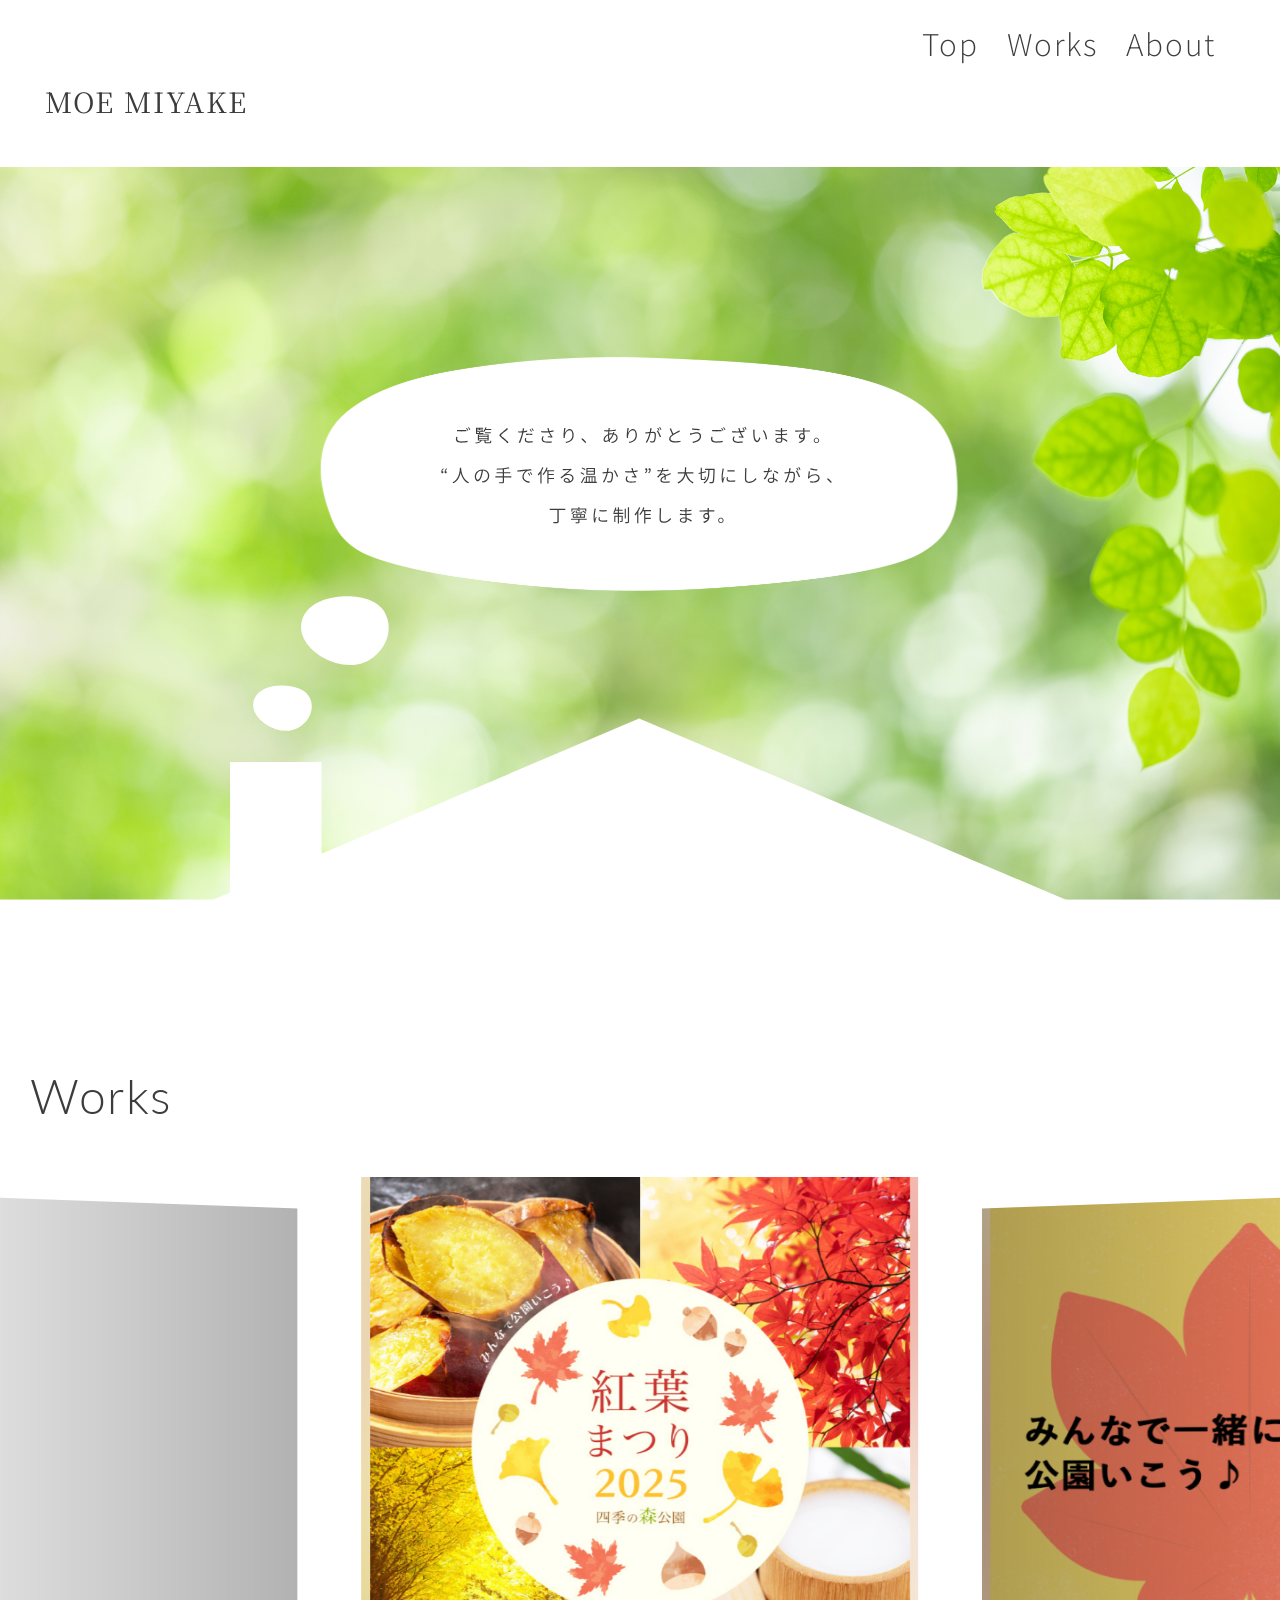
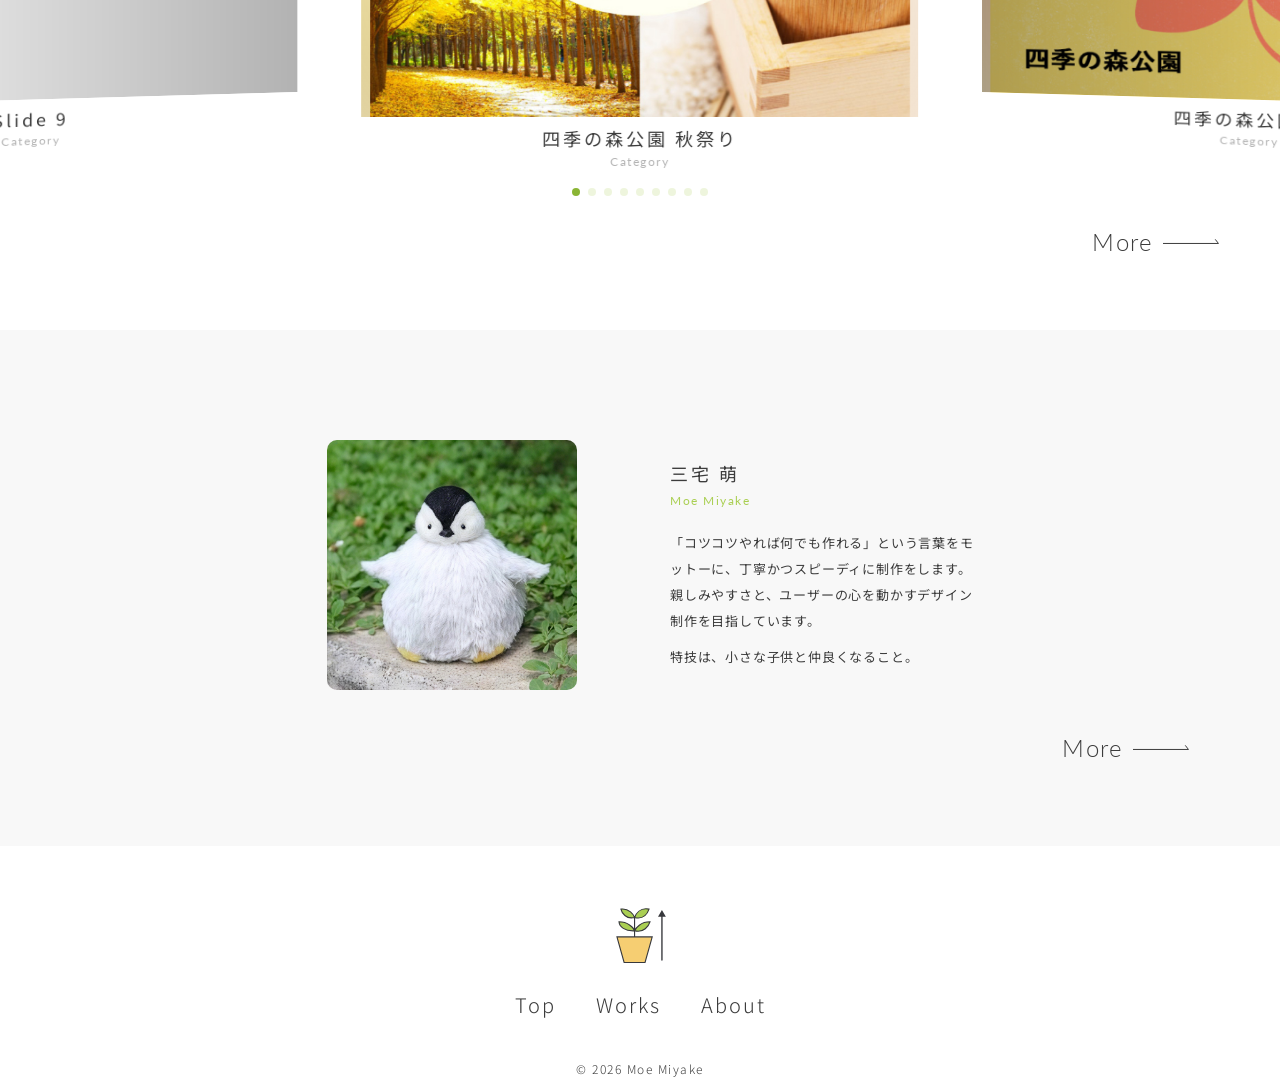
==== commit a886748d: "10/22 全コード 記載ミス修正" ====
--- a/portforio_new/index.html
+++ b/portforio_new/index.html
@@ -4,7 +4,7 @@
 <head>
     <meta charset="UTF-8">
     <meta name="viewport" content="width=device-width, initial-scale=1.0">
-    <title>Document</title>
+    <title>Moemiyake Portfolio | Top</title>
     <link rel="stylesheet" href="css/destyle.css">
     <!-- Swiper CSS -->
     <link rel="stylesheet" href="https://cdn.jsdelivr.net/npm/swiper@10/swiper-bundle.min.css" />
@@ -38,7 +38,7 @@
     <header>
         <!-- SP -->
         <!-- ハンバーガー -->
-        <button class="header__humberger header__humberger--sp" type="button">
+        <button class="header__hamburger header__hamburger--sp" type="button" aria-label="メニュー" aria-expanded="false">
             <span></span>
             <!-- <span></span> -->
         </button>
@@ -65,7 +65,7 @@
     <!-- FV -->
     <section class="fv">
         <div class="fv__box">
-            <div class="fv__name">
+            <div class="fv__nameBox">
                 <!-- SVGにする -->
                 <h1 class="fv__name" style="font-family: 'Noto Serif JP', serif;">MOE MIYAKE</h1>
             </div>
@@ -88,86 +88,105 @@
         <!-- Swiper -->
         <div class="swiper mySwiper">
             <div class="swiper-wrapper">
-                <div class="swiper-slide">
-                    <div class="top__works__image">
-                        <img src="img/works/works__banner_autumn leaves festival.jpg" />
-                    </div>
-                    <div class="top__works__content">
-                        <h3 class="top__works__title">四季の森公園 秋祭り</h3>
-                        <p class="top__works__category">Category</p>
-                    </div>
-                </div>
-                <div class="swiper-slide">
-                    <div class="top__works__image">
-                        <img src="img/works/works__banner_park.jpg" />
-                    </div>
-                    <div class="top__works__content">
-                        <h3 class="top__works__title">四季の森公園 秋</h3>
-                        <p class="top__works__category">Category</p>
-                    </div>
-                </div>
-                <div class="swiper-slide">
-                    <div class="top__works__image">
-                        <img src="img/works/works__site_himitunoyuuenti.jpg" />
-                    </div>
-                    <div class="top__works__content">
-                        <h3 class="top__works__title">ひみつの遊園地 HP</h3>
-                        <p class="top__works__category">Category</p>
-                    </div>
-                </div>
-                <div class="swiper-slide">
-                    <div class="top__works__image">
-                        <img src="img/works/works__site_Vessi.jpg" />
-                    </div>
-                    <div class="top__works__content">
-                        <h3 class="top__works__title">Vessi LP</h3>
-                        <p class="top__works__category">Category</p>
-                    </div>
-                </div>
-                <div class="swiper-slide">
-                    <div class="top__works__image">
-                        <img src="https://swiperjs.com/demos/images/abstract-5.jpg" />
-                    </div>
-                    <div class="top__works__content">
-                        <h3 class="top__works__title">Slide 5</h3>
-                        <p class="top__works__category">Category</p>
-                    </div>
-                </div>
-                <div class="swiper-slide">
-                    <div class="top__works__image">
-                        <img src="https://swiperjs.com/demos/images/abstract-6.jpg" />
-                    </div>
-                    <div class="top__works__content">
-                        <h3 class="top__works__title">Slide 6</h3>
-                        <p class="top__works__category">Category</p>
-                    </div>
-                </div>
-                <div class="swiper-slide">
-                    <div class="top__works__image">
-                        <img src="https://swiperjs.com/demos/images/abstract-7.jpg" />
-                    </div>
-                    <div class="top__works__content">
-                        <h3 class="top__works__title">Slide 7</h3>
-                        <p class="top__works__category">Category</p>
-                    </div>
-                </div>
-                <div class="swiper-slide">
-                    <div class="top__works__image">
-                        <img src="https://swiperjs.com/demos/images/abstract-8.jpg" />
-                    </div>
-                    <div class="top__works__content">
-                        <h3 class="top__works__title">Slide 8</h3>
-                        <p class="top__works__category">Category</p>
-                    </div>
-                </div>
-                <div class="swiper-slide">
-                    <div class="top__works__image">
-                        <img src="https://swiperjs.com/demos/images/abstract-9.jpg" />
-                    </div>
-                    <div class="top__works__content">
-                        <h3 class="top__works__title">Slide 9</h3>
-                        <p class="top__works__category">Category</p>
-                    </div>
+                <!-- ☆WordPress連動: 各スライドの href・画像・タイトル・カテゴリを投稿データに差し替える(5枚目以降は仮のサンプル) -->
+                <div class="swiper-slide">
+                    <a class="top__works__link" href="works-item.html?id=shikinomori-festival">
+                        <div class="top__works__image">
+                            <img src="img/works/works__banner_autumn leaves festival.jpg" alt="四季の森公園 秋祭りのバナー" />
+                        </div>
+                        <div class="top__works__content">
+                            <h3 class="top__works__title">四季の森公園 秋祭り</h3>
+                            <p class="top__works__category">Category</p>
+                        </div>
+                    </a>
+                </div>
+                <div class="swiper-slide">
+                    <a class="top__works__link" href="works-item.html?id=shikinomori-autumn">
+                        <div class="top__works__image">
+                            <img src="img/works/works__banner_park.jpg" alt="四季の森公園 秋のバナー" />
+                        </div>
+                        <div class="top__works__content">
+                            <h3 class="top__works__title">四季の森公園 秋</h3>
+                            <p class="top__works__category">Category</p>
+                        </div>
+                    </a>
+                </div>
+                <div class="swiper-slide">
+                    <a class="top__works__link" href="works-item.html?id=himitsu-hp">
+                        <div class="top__works__image">
+                            <img src="img/works/works__site_himitunoyuuenti.jpg" alt="ひみつの遊園地のホームページ" />
+                        </div>
+                        <div class="top__works__content">
+                            <h3 class="top__works__title">ひみつの遊園地 HP</h3>
+                            <p class="top__works__category">Category</p>
+                        </div>
+                    </a>
+                </div>
+                <div class="swiper-slide">
+                    <a class="top__works__link" href="works-item.html?id=vessi">
+                        <div class="top__works__image">
+                            <img src="img/works/works__site_Vessi.jpg" alt="Vessiのランディングページ" />
+                        </div>
+                        <div class="top__works__content">
+                            <h3 class="top__works__title">Vessi LP</h3>
+                            <p class="top__works__category">Category</p>
+                        </div>
+                    </a>
+                </div>
+                <div class="swiper-slide">
+                    <a class="top__works__link" href="works-item.html">
+                        <div class="top__works__image">
+                            <img src="https://swiperjs.com/demos/images/abstract-5.jpg" alt="サンプル画像" />
+                        </div>
+                        <div class="top__works__content">
+                            <h3 class="top__works__title">Slide 5</h3>
+                            <p class="top__works__category">Category</p>
+                        </div>
+                    </a>
+                </div>
+                <div class="swiper-slide">
+                    <a class="top__works__link" href="works-item.html">
+                        <div class="top__works__image">
+                            <img src="https://swiperjs.com/demos/images/abstract-6.jpg" alt="サンプル画像" />
+                        </div>
+                        <div class="top__works__content">
+                            <h3 class="top__works__title">Slide 6</h3>
+                            <p class="top__works__category">Category</p>
+                        </div>
+                    </a>
+                </div>
+                <div class="swiper-slide">
+                    <a class="top__works__link" href="works-item.html">
+                        <div class="top__works__image">
+                            <img src="https://swiperjs.com/demos/images/abstract-7.jpg" alt="サンプル画像" />
+                        </div>
+                        <div class="top__works__content">
+                            <h3 class="top__works__title">Slide 7</h3>
+                            <p class="top__works__category">Category</p>
+                        </div>
+                    </a>
+                </div>
+                <div class="swiper-slide">
+                    <a class="top__works__link" href="works-item.html">
+                        <div class="top__works__image">
+                            <img src="https://swiperjs.com/demos/images/abstract-8.jpg" alt="サンプル画像" />
+                        </div>
+                        <div class="top__works__content">
+                            <h3 class="top__works__title">Slide 8</h3>
+                            <p class="top__works__category">Category</p>
+                        </div>
+                    </a>
+                </div>
+                <div class="swiper-slide">
+                    <a class="top__works__link" href="works-item.html">
+                        <div class="top__works__image">
+                            <img src="https://swiperjs.com/demos/images/abstract-9.jpg" alt="サンプル画像" />
+                        </div>
+                        <div class="top__works__content">
+                            <h3 class="top__works__title">Slide 9</h3>
+                            <p class="top__works__category">Category</p>
+                        </div>
+                    </a>
                 </div>
             </div>
             <div class="swiper-pagination"></div>
@@ -178,7 +197,7 @@
         <div class="top__works__more">
             <a class="button button--more" href="works.html">
                 More
-                <svg class="button__arrow" role="img" aria-label="もっと見る" xmlns="http://www.w3.org/2000/svg" ïwidth="57"
+                <svg class="button__arrow" role="img" aria-label="もっと見る" xmlns="http://www.w3.org/2000/svg" width="57"
                     height="6" viewBox="0 0 57 6" fill="none">
                     <path d="M0 4.45806H55.4606L52.2609 0.347198" stroke="#3C3C3C" stroke-width="1" />
                 </svg>
@@ -208,9 +227,9 @@
             </div>
         </div>
         <div class="top__about__more">
-            <a class="button button--more" href="">
+            <a class="button button--more" href="about.html">
                 More
-                <svg class="button__arrow" role="img" aria-label="もっと見る" xmlns="http://www.w3.org/2000/svg" ïwidth="57"
+                <svg class="button__arrow" role="img" aria-label="もっと見る" xmlns="http://www.w3.org/2000/svg" width="57"
                     height="6" viewBox="0 0 57 6" fill="none">
                     <path d="M0 4.45806H55.4606L52.2609 0.347198" stroke="#3C3C3C" stroke-width="1" />
                 </svg>
@@ -224,7 +243,7 @@
             <!-- 植木鉢(ページ先頭に戻る) -->
             <a class="footer__pageTop" href="#">
                 <img class="footer__pageTop--plant" src="img/footer__pageTop--plant.svg" alt="ページ先頭に戻る">
-                <img class="footer__pageTop-arrow" src="img/footer__pageTop-arrow.svg" alt="ページ先頭に戻る">
+                <img class="footer__pageTop-arrow" src="img/footer__pageTop-arrow.svg" alt="" aria-hidden="true">
 
             </a>
             <!-- ナビゲーション -->
--- a/portforio_new/css/style.css
+++ b/portforio_new/css/style.css
@@ -1,3 +1,61 @@
+/* ==========================================================================
+   Moe Miyake Portfolio - style.css
+
+   目次
+   00. Tokens(変数)
+   01. Base(全体の初期設定)
+   02. Swiper 共通の上書き        ※ 03以降の Swiper 系スタイルより前に置くこと
+   03. Layout: Header
+   04. Layout: Footer
+   05. Components(縦書きタイトル / Moreボタン / プロフィール共通)
+   06. Page: Top
+   07. Page: Works(一覧)
+   08. Page: About
+   09. Page: Works Item(各制作物)
+   10. Component: Exhibition(制作実績スライダー)
+   99. 削除候補(コメントアウト中)
+
+   ブレークポイント(モバイルファースト)
+   SP: ~767px / TB: 768px~ / PC: 1024px~
+   ※ 06(FV, Works スライダー)だけ 1025px~ が混在 → 99番の下にメモあり
+   ========================================================================== */
+
+
+/* ==========================================================================
+   00. Tokens
+   ========================================================================== */
+
+:root {
+    /* 文字色 */
+    --color-text: #3c3c3c;
+    --color-text-g: #B3B3B3;
+    --color-text-b: #84B5C5;
+
+    /* 背景・面 */
+    --color-white: #fff;
+    --color-gray: #F8F8F8;
+    --color-moegi: #AACF53;
+    --color-moegi-dark: #8ab535;
+
+    /* RGB値(rgba(var(--xxx-rgb), 0.5) の形で使う) */
+    --color-blue-rgb: 85, 159, 183;
+    --color-skyblue-rgb: 132, 181, 197;
+
+    /* 線・枠 */
+    --color-border: #777;
+    --color-border-light: #e5e5e5;
+    --color-border-dark: #5c5c5c;
+    --color-frame-side: #bababa;
+
+    /* フォント */
+    --font-en: "Lato", sans-serif;
+}
+
+
+/* ==========================================================================
+   01. Base
+   ========================================================================== */
+
 * {
     margin: 0;
     padding: 0;
@@ -13,6 +71,12 @@
     scroll-behavior: smooth;
 }
 
+html,
+body {
+    position: relative;
+    height: 100%;
+}
+
 body {
     overflow-x: hidden;
     display: flex;
@@ -37,22 +101,60 @@
     width: 100%;
 }
 
-:root {
-    --color-text: #3c3c3c;
-    --color-text-g: #B3B3B3;
-    --color-text-b: #84B5C5;
-    --color-gray: #F8F8F8;
-    --color-moegi: #AACF53;
-    --color-blue: 85, 159, 183;
-    --color-skyblue: 132, 181, 197;
-    /* RGB値 */
-    --color-white: #fff;
-}
-
-/* SP Fixメニュー */
-
-/* ハンバーガーボタン (open) */
-.header__humberger {
+/* 見出し(各ページの縦書きタイトルは 05 で上書き) */
+h2 {
+    font-family: var(--font-en);
+    font-weight: 300;
+    font-size: 48px;
+    letter-spacing: 1.5px;
+    padding: 0 30px;
+    width: 100%;
+}
+
+
+/* ==========================================================================
+   02. Swiper 共通の上書き
+   Swiper本体のクラスをグローバルに書き換えている。
+   skill(.swiper2)や exhibition(.mySwiper3)は、このあと個別に打ち消している。
+   ========================================================================== */
+
+.swiper {
+    width: 100%;
+    padding-top: 30px;
+    padding-bottom: 30px;
+}
+
+.swiper-slide {
+    background-position: center;
+    background-size: cover;
+    width: 100%;
+    height: auto;
+}
+
+.swiper-slide img {
+    display: block;
+    width: 100%;
+    object-fit: cover;
+    aspect-ratio: 4 / 5;
+}
+
+/* ページネーションの点 */
+.swiper-pagination-bullet {
+    background-color: var(--color-moegi);
+}
+
+.swiper-pagination-bullet-active {
+    background-color: var(--color-moegi-dark);
+}
+
+
+/* ==========================================================================
+   03. Layout: Header
+   SP: ハンバーガー + 右から出るカーテン / PC(1024px~): 右上に横並びナビ
+   ========================================================================== */
+
+/* ----- ハンバーガーボタン ----- */
+.header__hamburger {
     position: fixed;
     z-index: 10;
     cursor: pointer;
@@ -64,7 +166,7 @@
     right: 20px;
 }
 
-
+/* 2本線 */
 header span {
     &::before {
         width: 100%;
@@ -87,9 +189,7 @@
     }
 }
 
-
-
-/* ボタンを押したらバツになる */
+/* 開いたらバツになる */
 header.is-open span {
     &::before {
         transform: translateY(7px) rotate(135deg);
@@ -102,20 +202,7 @@
     }
 }
 
-
-/* ハンバーガーボタン (close) */
-header.is-open span:nth-child(1) {
-    transform: rotate(-45deg);
-    top: 6px;
-}
-
-header.is-open span:nth-child(2) {
-    transform: rotate(45deg);
-    bottom: 6px;
-}
-
-
-/* ハンバーガーメニュー */
+/* ----- メニュー共通 ----- */
 .header__list ul li a {
     font-size: 30px;
 }
@@ -124,21 +211,29 @@
     display: none;
 }
 
-/* カーテン */
+/* ----- SP: カーテン ----- */
 .header__list--sp {
     position: fixed;
     top: -5vh;
     right: -10px;
     width: 80%;
     height: 110vh;
-    background-color: rgba(var(--color-skyblue), 0.95);
+    z-index: 7;
+
+    display: flex;
+    flex-direction: column;
+    justify-content: center;
+    align-items: center;
+
+    background-color: rgba(var(--color-skyblue-rgb), 0.95);
     backdrop-filter: blur(5px);
     box-shadow: 0 0 5px rgba(0, 0, 0, 0.3);
-    z-index: 7;
+
     transform: translateX(110%);
     transition: transform 0.6s ease-in-out;
 }
 
+/* カーテンの左側の帯 */
 .header__list--sp::after {
     content: "";
     position: absolute;
@@ -146,18 +241,15 @@
     right: -5px;
     width: 128px;
     height: 110vh;
-    background-color: rgba(var(--color-blue), 0.3);
+    background-color: rgba(var(--color-blue-rgb), 0.3);
     backdrop-filter: blur(5px);
     filter: blur(1.5px);
     z-index: -1;
 }
 
+/* 開いた状態 + アニメーション */
 header.is-open .header__list--sp {
     transform: translateX(0);
-}
-
-/* カーテン アニメーション START */
-header.is-open .header__list--sp {
     animation:
         header__list1--keyframes1 3.5s linear,
         header__list1--keyframes2 3.5s linear;
@@ -170,149 +262,6 @@
         header__list2--keyframes3 3.5s linear;
 }
 
-
-/* アニメーションのキーフレーム */
-@keyframes header__list1--keyframes1 {
-    0% {
-        animation-timing-function: ease-out;
-        opacity: 0;
-    }
-
-    5.714% {
-        opacity: 1;
-    }
-
-    100% {
-        opacity: 1;
-    }
-}
-
-@keyframes header__list1--keyframes2 {
-    0% {
-        animation-timing-function: cubic-bezier(0.22, 0.68, 0.36, 1);
-        transform: translate(340px, -12px);
-    }
-
-    27.143% {
-        animation-timing-function: cubic-bezier(0.34, 0.8, 0.64, 1);
-        transform: translate(-10px, 5px);
-    }
-
-    44.286% {
-        animation-timing-function: ease;
-        transform: translate(6px, 2px);
-    }
-
-    60% {
-        animation-timing-function: cubic-bezier(0.4, 0, 0.2, 1);
-        transform: translate(-2px, -0.8px);
-    }
-
-    75.714% {
-        transform: translate(0px, 0px);
-    }
-
-    100% {
-        transform: translate(0px, 0px);
-    }
-}
-
-
-/* 追加のアニメーション */
-@keyframes header__list2--keyframes1 {
-    0% {
-        animation-timing-function: ease-out;
-        opacity: 0;
-    }
-
-    8.571% {
-        opacity: 1;
-    }
-
-    100% {
-        opacity: 1;
-    }
-}
-
-@keyframes header__list2--keyframes2 {
-    0% {
-        width: 128px;
-    }
-
-    4% {
-        animation-timing-function: cubic-bezier(0.22, 0.68, 0.36, 1);
-        width: 128px;
-    }
-
-    17.143% {
-        animation-timing-function: ease;
-        width: 120px;
-    }
-
-    32.857% {
-        animation-timing-function: cubic-bezier(0.34, 0.8, 0.64, 1);
-        width: 136px;
-    }
-
-    52.857% {
-        animation-timing-function: cubic-bezier(0.4, 0, 0.2, 1);
-        width: 124px;
-    }
-
-    74.286% {
-        width: 128px;
-    }
-
-    100% {
-        width: 128px;
-    }
-}
-
-@keyframes header__list2--keyframes3 {
-    0% {
-        translate: 320px -8px;
-    }
-
-    4% {
-        animation-timing-function: cubic-bezier(0.22, 0.68, 0.36, 1);
-        translate: 320px -8px;
-    }
-
-    30% {
-        animation-timing-function: cubic-bezier(0.34, 0.8, 0.64, 1);
-        translate: -8px 4px;
-    }
-
-    47.143% {
-        animation-timing-function: ease;
-        translate: 5px 1.5px;
-    }
-
-    62.857% {
-        animation-timing-function: cubic-bezier(0.4, 0, 0.2, 1);
-        translate: -1.5px -0.5px;
-    }
-
-    78.571% {
-        translate: 0px 0px;
-    }
-
-    100% {
-        translate: 0px 0px;
-    }
-}
-
-/* カーテン アニメーション END */
-
-
-.header__list--sp {
-    display: flex;
-    flex-direction: column;
-    justify-content: center;
-    align-items: center;
-    /* height: 100vh; */
-}
-
 .header__list--sp ul {
     display: flex;
     flex-direction: column;
@@ -320,7 +269,7 @@
     align-items: center;
     font-size: 2rem;
     gap: 1.5rem;
-    font-family: "Lato", sans-serif;
+    font-family: var(--font-en);
     font-weight: 200;
     letter-spacing: 3px;
 
@@ -335,24 +284,20 @@
     left: 50%;
     transform: translateX(-50%);
     font-size: 1.5rem;
-    font-family: "Lato", sans-serif;
+    font-family: var(--font-en);
     font-weight: 200;
     color: var(--color-white);
 }
 
-/* TB */
-@media screen and (min-width: 768px) {}
-
-/* PC */
+/* ----- PC ----- */
 @media screen and (min-width: 1024px) {
 
     .header__list--sp,
-    .header__humberger--sp {
+    .header__hamburger--sp {
         display: none;
     }
 
     .header__list--pc {
-        /* display: block; */
         display: flex;
 
         ul {
@@ -366,16 +311,396 @@
             padding-top: 1.5rem;
             font-size: 1.5rem;
             gap: 2rem;
-            font-family: "Lato", sans-serif;
+            font-family: var(--font-en);
             font-weight: 200;
             letter-spacing: 3px;
         }
     }
 }
 
-
-
-/* FV */
+/* ----- カーテン アニメーション(keyframes) ----- */
+
+/* カーテン本体: 透明度 */
+@keyframes header__list1--keyframes1 {
+    0% {
+        animation-timing-function: ease-out;
+        opacity: 0;
+    }
+
+    5.714% {
+        opacity: 1;
+    }
+
+    100% {
+        opacity: 1;
+    }
+}
+
+/* カーテン本体: 右からスライドして揺れて止まる */
+@keyframes header__list1--keyframes2 {
+    0% {
+        animation-timing-function: cubic-bezier(0.22, 0.68, 0.36, 1);
+        transform: translate(340px, -12px);
+    }
+
+    27.143% {
+        animation-timing-function: cubic-bezier(0.34, 0.8, 0.64, 1);
+        transform: translate(-10px, 5px);
+    }
+
+    44.286% {
+        animation-timing-function: ease;
+        transform: translate(6px, 2px);
+    }
+
+    60% {
+        animation-timing-function: cubic-bezier(0.4, 0, 0.2, 1);
+        transform: translate(-2px, -0.8px);
+    }
+
+    75.714% {
+        transform: translate(0px, 0px);
+    }
+
+    100% {
+        transform: translate(0px, 0px);
+    }
+}
+
+/* 左の帯(::after): 透明度 */
+@keyframes header__list2--keyframes1 {
+    0% {
+        animation-timing-function: ease-out;
+        opacity: 0;
+    }
+
+    8.571% {
+        opacity: 1;
+    }
+
+    100% {
+        opacity: 1;
+    }
+}
+
+/* 左の帯(::after): 幅の揺れ */
+@keyframes header__list2--keyframes2 {
+    0% {
+        width: 128px;
+    }
+
+    4% {
+        animation-timing-function: cubic-bezier(0.22, 0.68, 0.36, 1);
+        width: 128px;
+    }
+
+    17.143% {
+        animation-timing-function: ease;
+        width: 120px;
+    }
+
+    32.857% {
+        animation-timing-function: cubic-bezier(0.34, 0.8, 0.64, 1);
+        width: 136px;
+    }
+
+    52.857% {
+        animation-timing-function: cubic-bezier(0.4, 0, 0.2, 1);
+        width: 124px;
+    }
+
+    74.286% {
+        width: 128px;
+    }
+
+    100% {
+        width: 128px;
+    }
+}
+
+/* 左の帯(::after): 位置の揺れ */
+@keyframes header__list2--keyframes3 {
+    0% {
+        translate: 320px -8px;
+    }
+
+    4% {
+        animation-timing-function: cubic-bezier(0.22, 0.68, 0.36, 1);
+        translate: 320px -8px;
+    }
+
+    30% {
+        animation-timing-function: cubic-bezier(0.34, 0.8, 0.64, 1);
+        translate: -8px 4px;
+    }
+
+    47.143% {
+        animation-timing-function: ease;
+        translate: 5px 1.5px;
+    }
+
+    62.857% {
+        animation-timing-function: cubic-bezier(0.4, 0, 0.2, 1);
+        translate: -1.5px -0.5px;
+    }
+
+    78.571% {
+        translate: 0px 0px;
+    }
+
+    100% {
+        translate: 0px 0px;
+    }
+}
+
+
+/* ==========================================================================
+   04. Layout: Footer
+   ========================================================================== */
+
+.footer {
+    display: flex;
+    flex-direction: column;
+    align-items: center;
+    margin: 60px auto 30px;
+    gap: 40px;
+
+    font-family: var(--font-en);
+    font-weight: 300;
+    letter-spacing: 3px;
+}
+
+.footer__head {
+    display: flex;
+    flex-direction: column;
+    align-items: center;
+    gap: 25px;
+}
+
+/* 植木鉢(ページ先頭に戻る) */
+.footer__pageTop {
+    display: flex;
+    align-items: center;
+    justify-content: center;
+    cursor: pointer;
+    gap: 3px;
+}
+
+.footer__pageTop--plant {
+    width: 40px;
+}
+
+.footer__pageTop-arrow {
+    width: 8px;
+    transition: transform 0.5s ease;
+}
+
+.footer__pageTop:hover .footer__pageTop-arrow {
+    transform: translateY(-5px);
+}
+
+.footer__list ul {
+    display: flex;
+    gap: 40px;
+}
+
+.footer__list li a {
+    font-size: 20px;
+}
+
+.footer__copyright {
+    font-size: 12px;
+    letter-spacing: 1.5px;
+    margin-bottom: 10px;
+}
+
+
+/* ==========================================================================
+   05. Components
+   ========================================================================== */
+
+/* ----- 縦書きタイトル(Works / About / WorksItem 共通) ----- */
+
+.works__fix,
+.about__fix {
+    width: 100%;
+    height: 100vh;
+}
+
+.works h2,
+.about h2,
+.worksItem h2 {
+    position: fixed;
+    top: 20px;
+    left: 20px;
+    font-family: var(--font-en);
+    font-weight: 300;
+    font-size: 32px;
+    letter-spacing: 1px;
+
+    padding: 0;
+    transform: rotate(90deg) translateY(-1em);
+    transform-origin: top left;
+
+    a {
+        font-size: 32px;
+    }
+}
+
+/* ----- Moreボタン(Top / WorksItem 共通) ----- */
+
+.button {
+    cursor: pointer;
+}
+
+.button--more {
+    font-family: var(--font-en);
+    font-size: 24px;
+    font-weight: 300;
+    letter-spacing: 1.5px;
+    cursor: pointer;
+    display: flex;
+    align-items: center;
+    gap: 10px;
+}
+
+.button__arrow {
+    transition: transform 0.5s ease;
+}
+
+.button--more:hover .button__arrow {
+    transform: translateX(5px);
+}
+
+/* Moreボタンを右寄せにする枠(Top) */
+.top__works__more,
+.top__about__more {
+    display: flex;
+    padding: 0 30px;
+    justify-content: flex-end;
+    align-items: center;
+    align-self: stretch;
+}
+
+/* ----- プロフィール(Top / About 共通) -----
+   ※ PCのgrid指定はトップ用。Aboutページ側は 08 の .about__me 内で上書きしている */
+
+.about__box {
+    display: flex;
+    flex-direction: column;
+    align-items: center;
+    gap: 10px;
+    align-self: stretch;
+    padding: 30px;
+}
+
+.about__img {
+    width: 100%;
+    display: flex;
+    justify-content: center;
+    align-items: center;
+    align-self: stretch;
+}
+
+.about__img img {
+    width: 60%;
+    border-radius: 30px;
+    object-fit: cover;
+}
+
+.about__name {
+    display: flex;
+    flex-direction: column;
+    align-items: center;
+    gap: 5px;
+}
+
+.about__name--ja {
+    font-size: 18px;
+    letter-spacing: 3px;
+}
+
+.about__name--en {
+    font-size: 12px;
+    letter-spacing: 1.5px;
+    color: var(--color-moegi);
+    font-family: var(--font-en);
+}
+
+.about__text {
+    padding: 10px 30px 0;
+    display: flex;
+    flex-direction: column;
+    align-items: center;
+    gap: 10px;
+}
+
+.about__text p {
+    font-size: 13px;
+    line-height: 26px;
+    letter-spacing: 0.8px;
+    width: 100%;
+    text-align: left;
+}
+
+/* TB */
+@media screen and (min-width: 768px) {
+    .about__img img {
+        width: 30vw;
+        max-width: 200px;
+    }
+}
+
+/* PC */
+@media screen and (min-width: 1024px) {
+    .about__box {
+        width: 70%;
+        max-width: 1000px;
+        margin: 0 auto;
+
+        display: grid;
+        grid-template-columns: repeat(2, 1fr);
+        grid-template-rows: repeat(2, auto);
+        grid-column-gap: 0px;
+        grid-row-gap: 0px;
+
+        align-items: start;
+    }
+
+    .about__img {
+        grid-area: 1 / 1 / 3 / 2;
+    }
+
+    .about__img img {
+        width: 100%;
+        max-width: 250px;
+        height: auto;
+        border-radius: 10px;
+    }
+
+    .about__name {
+        grid-area: 1 / 2 / 2 / 3;
+        align-self: end;
+        align-items: start;
+        padding: 0 30px;
+        font-size: 24px;
+        margin-bottom: 10px;
+    }
+
+    .about__text {
+        grid-area: 2 / 2 / 3 / 3;
+        font-size: 16px;
+        line-height: 1.6;
+    }
+}
+
+
+/* ==========================================================================
+   06. Page: Top
+   ========================================================================== */
+
+/* ----- FV ----- */
+
 .fv {
     position: relative;
     height: 100vh;
@@ -386,16 +711,20 @@
     background-attachment: fixed;
 }
 
-.fv__name {
+/* 名前の白い帯(絶対配置。位置は padding で決める) */
+.fv__nameBox {
     position: absolute;
     top: 0;
     left: 0;
     padding: 20vw 10vw 5vw 10vw;
     width: 100%;
-    font-size: 2rem;
     text-align: left;
     background-color: var(--color-white);
-
+}
+
+/* 名前(h1) */
+.fv__name {
+    font-size: 2rem;
 }
 
 .fv__box {
@@ -413,7 +742,7 @@
     margin-bottom: -1px;
 }
 
-/* タブレット向け */
+/* TB */
 @media screen and (min-width: 768px) {
     .fv {
         height: 100vh;
@@ -423,15 +752,13 @@
         height: 100vh;
     }
 
-    .fv__name {
+    .fv__nameBox {
         padding: 50px;
     }
 }
 
-
-/* PC向け */
+/* PC(1025px~) */
 @media screen and (min-width: 1025px) {
-
     .fv {
         background-image: url(../img/fv__background--pc.jpg);
         height: 110vh;
@@ -441,11 +768,10 @@
         height: 110vh;
     }
 
-    .fv__name {
+    .fv__nameBox {
         padding: 5vh;
         padding-top: 80px;
     }
-
 
     .fv__house {
         display: flex;
@@ -454,19 +780,7 @@
     }
 }
 
-/* FV__WORKS */
-
-/* 共通設定に移動？ */
-h2 {
-    /* color: #3C3C3C; */
-    font-family: "Lato", sans-serif;
-    font-weight: 300;
-    font-size: 48px;
-    letter-spacing: 1.5px;
-    padding: 0 30px;
-
-    width: 100%;
-}
+/* ----- Works(スライダー) ----- */
 
 .top__works {
     display: flex;
@@ -477,85 +791,9 @@
     align-self: stretch;
 }
 
-.top__works__list {
-    display: flex;
-    padding: 20px 0;
-    flex-direction: column;
-    align-items: center;
-    gap: 10px;
-    align-self: stretch;
-}
-
-/* 共通設定に移動？ */
-.top__works__more,
-.top__about__more {
-    display: flex;
-    padding: 0 30px;
-    justify-content: flex-end;
-    align-items: center;
-    align-self: stretch;
-}
-
-/* 共通設定に移動？ */
-.button {
-    cursor: pointer;
-}
-
-.button--more {
-    font-family: "Lato", sans-serif;
-    font-size: 24px;
-    font-weight: 300;
-    letter-spacing: 1.5px;
-    cursor: pointer;
-    display: flex;
-    align-items: center;
-    gap: 10px;
-}
-
-.button__arrow {
-    transition: transform 0.5s ease;
-}
-
-.button--more:hover .button__arrow {
-    transform: translateX(5px);
-}
-
-
-
-/* swiper */
-/* Demo styles */
-html,
-body {
-    position: relative;
-    height: 100%;
-}
-
-.swiper {
-    width: 100%;
-    padding-top: 30px;
-    padding-bottom: 30px;
-}
-
-.swiper-slide {
-    background-position: center;
-    background-size: cover;
-    width: 100%;
-    height: auto;
-}
-
-.swiper-slide img {
+/* スライド全体を詳細ページへのリンクにする */
+.top__works__link {
     display: block;
-    width: 100%;
-    object-fit: cover;
-    /* height: 50vh; */
-    aspect-ratio: 4 / 5;
-}
-
-/* 書き足し */
-.top__works__swiper {
-    display: flex;
-    flex-direction: column;
-    align-items: center;
 }
 
 .top__works__content {
@@ -566,6 +804,19 @@
     padding: 8px 0;
 }
 
+.top__works__title {
+    font-size: 18px;
+    letter-spacing: 3px;
+}
+
+.top__works__category {
+    color: var(--color-text-g);
+    font-family: var(--font-en);
+    font-size: 12px;
+    letter-spacing: 1.5px;
+}
+
+/* coverflowの影(Swiperの影を画像比率に合わせる) */
 .top__works .mySwiper .swiper-slide-shadow-left,
 .top__works .mySwiper .swiper-slide-shadow-right {
     height: auto;
@@ -580,46 +831,18 @@
     background-image: linear-gradient(to right, rgba(0, 0, 0, 0.3), rgba(0, 0, 0, 0));
 }
 
-.top__works__title {
-    /* font-family: "Lato", sans-serif; */
-    font-size: 18px;
-    letter-spacing: 3px;
-}
-
-.top__works__category {
-    color: #B3B3B3;
-    font-family: "Lato", sans-serif;
-    font-size: 12px;
-    letter-spacing: 1.5px;
-}
-
-/* Swiperの点（デフォルト状態）の色を黄緑色に変更 */
-.swiper-pagination-bullet {
-    background-color: var(--color-moegi);
-}
-
-/* Swiperの点（アクティブ状態）の色を変更 */
-.swiper-pagination-bullet-active {
-    background-color: #8ab535;
-}
-
-/* タブレット用 */
+/* TB */
 @media screen and (min-width: 768px) {
-
     .top__works .mySwiper {
         width: 100%;
     }
 
-    .works h2 {
-        padding: 0 60px;
-    }
-
     .top__works__more {
         padding: 0 60px;
     }
 }
 
-/* PC用 */
+/* PC(1025px~): 画像の背景をぼかして敷く */
 @media screen and (min-width: 1025px) {
     .top__works .mySwiper {
         max-width: none;
@@ -665,9 +888,8 @@
     }
 }
 
-
-
-/* About */
+/* ----- About ----- */
+
 .top__about {
     display: flex;
     flex-direction: column;
@@ -678,250 +900,24 @@
     background-color: var(--color-gray);
 }
 
-.about__box {
-    display: flex;
-    /* max-width: 1000px; */
-    flex-direction: column;
-    align-items: center;
-    gap: 10px;
-    align-self: stretch;
-    padding: 30px;
-}
-
-.about__img {
-    width: 100%;
-    display: flex;
-    justify-content: center;
-    align-items: center;
-    align-self: stretch;
-}
-
-.about__img img {
-    width: 60%;
-    border-radius: 30px;
-    object-fit: cover;
-}
-
-.about__name {
-    display: flex;
-    flex-direction: column;
-    align-items: center;
-    gap: 5px;
-}
-
-.about__name--ja {
-    font-size: 18px;
-    letter-spacing: 3px;
-}
-
-.about__name--en {
-    font-size: 12px;
-    letter-spacing: 1.5px;
-    color: var(--color-moegi);
-    font-family: "Lato", sans-serif;
-}
-
-.about__text {
-    padding: 10px 30px 0;
-    display: flex;
-    flex-direction: column;
-    align-items: center;
-    gap: 10px;
-}
-
-.about__text p {
-    font-size: 13px;
-    line-height: 26px;
-    letter-spacing: 0.8px;
-    width: 100%;
-    text-align: left;
-}
-
-.certificate {
-    display: flex;
-    padding: 100px 35px;
-    flex-direction: column;
-    align-items: center;
-    gap: 1.5em;
-    text-align: center;
-
-    ul {
-        display: flex;
-        flex-direction: column;
-        justify-content: center;
-        align-items: center;
-        gap: 20px;
-
-        li {
-            text-align: center;
-        }
-    }
-}
-
-
-/* タブレット向け */
+/* TB */
 @media screen and (min-width: 768px) {
     .top__about {
         padding: 50px 30px;
     }
-
-    .about__img img {
-        width: 30vw;
-        max-width: 200px;
-    }
-}
-
-
-/* PC向け */
+}
+
+/* PC */
 @media screen and (min-width: 1024px) {
     .top__about {
         padding: 80px 60px;
     }
-
-
-    .about__box {
-        width: 70%;
-        max-width: 1000px;
-        margin: 0 auto;
-
-        display: grid;
-        grid-template-columns: repeat(2, 1fr);
-        grid-template-rows: repeat(2, auto);
-        grid-column-gap: 0px;
-        grid-row-gap: 0px;
-
-        align-items: start;
-    }
-
-    .about__img {
-        grid-area: 1 / 1 / 3 / 2;
-    }
-
-    .about__name {
-        grid-area: 1 / 2 / 2 / 3;
-        align-self: end;
-        align-items: start;
-        padding: 0 30px;
-    }
-
-    .about__text {
-        grid-area: 2 / 2 / 3 / 3;
-    }
-
-    .about__img img {
-        width: 100%;
-        max-width: 250px;
-        height: auto;
-        border-radius: 10px;
-    }
-
-    .about__name {
-        font-size: 24px;
-        margin-bottom: 10px;
-    }
-
-    .about__text {
-        font-size: 16px;
-        line-height: 1.6;
-    }
-}
-
-
-/* Footer */
-
-.footer {
-    display: flex;
-    flex-direction: column;
-    align-items: center;
-    margin: 60px auto 30px;
-    gap: 40px;
-
-    font-family: "Lato", sans-serif;
-    font-weight: 300;
-    letter-spacing: 3px;
-}
-
-.footer__head {
-    display: flex;
-    flex-direction: column;
-    align-items: center;
-    gap: 25px;
-}
-
-.footer__pageTop {
-    display: flex;
-    align-items: center;
-    justify-content: center;
-    cursor: pointer;
-    gap: 3px;
-
-
-}
-
-.footer__pageTop--plant {
-    width: 40px;
-}
-
-.footer__pageTop-arrow {
-    width: 8px;
-    transition: transform 0.5s ease;
-
-}
-
-.footer__pageTop:hover .footer__pageTop-arrow {
-    transform: translateY(-5px);
-}
-
-.footer__list ul {
-    display: flex;
-    gap: 40px;
-}
-
-.footer__list li a {
-    font-size: 20px;
-}
-
-.footer__copyright {
-    font-size: 12px;
-    letter-spacing: 1.5px;
-    margin-bottom: 10px;
-}
-
-
-
-/* Works About 共通 START */
-
-.works__fix,
-.about__fix {
-    width: 100%;
-    height: 100vh;
-}
-
-.works h2,
-.about h2,
-.worksItem h2 {
-    position: fixed;
-    top: 20px;
-    left: 20px;
-    font-family: "Lato", sans-serif;
-    font-weight: 300;
-    font-size: 32px;
-    letter-spacing: 1px;
-
-    padding: 0;
-    transform: rotate(90deg) translateY(-1em);
-    transform-origin: top left;
-
-    a {
-        font-size: 32px;
-    }
-}
-
-/* Works About 共通 END */
-
-
-
-/* Works START */
+}
+
+
+/* ==========================================================================
+   07. Page: Works(一覧)
+   ========================================================================== */
 
 .works {
     position: relative;
@@ -942,8 +938,7 @@
     gap: 100px;
 }
 
-
-
+/* カテゴリ絞り込み(画面下に固定) */
 .works__headerCategory {
     position: fixed;
     z-index: 10;
@@ -956,7 +951,6 @@
     white-space: nowrap;
     text-align: center;
 
-
     ul {
         display: inline-flex;
         justify-content: flex-start;
@@ -970,12 +964,12 @@
             padding: 5px 10px;
 
             border-radius: 30px;
-            border: 1px solid #777;
+            border: 1px solid var(--color-border);
             background: rgba(255, 255, 255, 0.95);
             backdrop-filter: blur(1.5px);
 
             color: var(--color-text);
-            font-family: Lato;
+            font-family: var(--font-en);
             font-size: 12px;
             font-weight: 500;
             letter-spacing: 1px;
@@ -983,6 +977,7 @@
     }
 }
 
+/* 作品カード */
 .works__container {
     display: flex;
     flex-direction: column;
@@ -1022,6 +1017,7 @@
     letter-spacing: 1px;
 }
 
+/* ページネーション */
 .works__pagination {
     width: 100%;
     padding: 15px 35px 30px;
@@ -1031,7 +1027,7 @@
     align-self: stretch;
 
     a {
-        font-family: "Lato", sans-serif;
+        font-family: var(--font-en);
     }
 
     .works__pagination--number {
@@ -1050,16 +1046,16 @@
             gap: 10px;
 
             border-radius: 50px;
-            border: 1px solid #777;
+            border: 1px solid var(--color-border);
             font-size: 12px;
         }
     }
 }
 
-/* Works END */
-
-
-/* About START */
+
+/* ==========================================================================
+   08. Page: About
+   ========================================================================== */
 
 .about {
     position: relative;
@@ -1068,7 +1064,47 @@
     background-color: var(--color-white);
 }
 
-/* ===== swiper2 / skill(できること) ===== */
+.about section {
+    padding: 50px 0;
+}
+
+/* ----- 見出し(わたしのこと / できること / 保有資格 共通) ----- */
+
+.about__title {
+    display: flex;
+    flex-direction: column;
+    align-items: center;
+
+    margin: 30px auto 20px;
+
+    h3 {
+        color: var(--color-text);
+        font-size: 32px;
+        font-weight: 500;
+        letter-spacing: 3.9px;
+    }
+
+    p {
+        color: var(--color-moegi);
+        font-size: 14px;
+        font-weight: 500;
+        letter-spacing: 3.9px;
+        margin-top: 0.5em;
+    }
+}
+
+/* ----- わたしのこと ----- */
+
+.about__me {
+    width: 100%;
+    height: 100vh;
+    display: flex;
+    flex-direction: column;
+    justify-content: center;
+    align-items: center;
+}
+
+/* ----- できること(swiper2 / skill) ----- */
 
 /* SP: 画面幅の80%。大きくなりすぎないよう上限をつける */
 .swiper2 {
@@ -1079,7 +1115,6 @@
 
 .skill {
     width: 100%;
-    /* height: 100vh; */
     background-color: var(--color-gray);
     display: flex;
     flex-direction: column;
@@ -1092,22 +1127,8 @@
     padding: 50px 0 90px;
 }
 
-/* カード本体。縁取りをもえぎ色にして、重なったときに後ろのカードも見分けられるようにする */
-.skill__card {
-    background-color: var(--color-white);
-    border: 1px solid var(--color-moegi);
-    border-radius: 36px;
-    box-shadow: 0 10px 24px rgba(var(--color-blue), 0.18);
-    width: 100%;
-    height: 100%;
-    display: flex;
-    flex-direction: column;
-    align-items: center;
-    gap: 20px;
-    padding: 32px 26px 36px;
-}
-
-/* 後ろに重なるカードは、淡いグレーにする。
+/* カード本体。縁取りをもえぎ色にして、重なったときに後ろのカードも見分けられるようにする
+   後ろに重なるカードは淡いグレーにする。
    色は専用の層(::before)で重ねて、その透明度だけをアニメーションさせる。
    --skill-speed は script.js の speed(700ms)に合わせること */
 .skill__card {
@@ -1115,6 +1136,18 @@
     position: relative;
     /* ::before(色の層)の基準にする */
     isolation: isolate;
+
+    background-color: var(--color-white);
+    border: 1px solid var(--color-gray);
+    border-radius: 36px;
+    box-shadow: 0 10px 24px rgba(var(--color-blue-rgb), 0.18);
+    width: 100%;
+    height: 100%;
+    display: flex;
+    flex-direction: column;
+    align-items: center;
+    gap: 20px;
+    padding: 32px 26px 36px;
 }
 
 .skill__card::before {
@@ -1123,7 +1156,6 @@
     inset: 0;
     z-index: -1;
     border-radius: inherit;
-    /* グレーは0.5% */
     background-color: var(--color-gray);
     opacity: 1;
     pointer-events: none;
@@ -1183,7 +1215,7 @@
     }
 }
 
-/* タブレット: 少しだけ大きく */
+/* TB: 少しだけ大きく */
 @media screen and (min-width: 768px) {
     .swiper2 {
         max-width: 440px;
@@ -1243,46 +1275,33 @@
     }
 }
 
-.about section {
-    padding: 50px 0;
-    /* height: auto; */
-}
-
-.about__me {
-    width: 100%;
-    height: 100vh;
-    display: flex;
-    flex-direction: column;
-    justify-content: center;
-    align-items: center;
-}
-
-.about__title {
-    display: flex;
-    flex-direction: column;
-    align-items: center;
-
-    margin: 30px auto 20px;
-
-    h3 {
-        color: var(--color-text);
-        font-size: 32px;
-        font-weight: 500;
-        letter-spacing: 3.9px;
-    }
-
-    p {
-        color: var(--color-moegi);
-        font-size: 14px;
-        font-weight: 500;
-        letter-spacing: 3.9px;
-        margin-top: 0.5em;
-    }
-}
-
-/* ===== .about__me(わたしのこと) PC ===== */
-/* トップページ用の .about__box / .about__img などのPC指定(2カラムのgrid)が
-   aboutページにも効いてしまうため、.about__me の中だけで上書きする */
+/* ----- 保有資格 ----- */
+/* ※ padding は .about section(50px 0)に上書きされていて、100px 35px は効いていない */
+
+.certificate {
+    display: flex;
+    padding: 100px 35px;
+    flex-direction: column;
+    align-items: center;
+    gap: 1.5em;
+    text-align: center;
+
+    ul {
+        display: flex;
+        flex-direction: column;
+        justify-content: center;
+        align-items: center;
+        gap: 20px;
+
+        li {
+            text-align: center;
+        }
+    }
+}
+
+/* ----- .about__me(わたしのこと) PC -----
+   05 のプロフィール共通(トップ用のgrid指定)が aboutページにも効いてしまうため、
+   .about__me の中だけで上書きする */
 @media screen and (min-width: 1024px) {
 
     /* 画面に収まらないときは伸ばす(100vhに固定すると上が切れる) */
@@ -1370,10 +1389,10 @@
     }
 }
 
-/* About END */
-
-
-/* WorksItem(各制作物) START */
+
+/* ==========================================================================
+   09. Page: Works Item(各制作物)
+   ========================================================================== */
 
 .worksItem {
     width: 100%;
@@ -1391,6 +1410,7 @@
     flex-shrink: 0;
 }
 
+/* 左側(FV画像)。PCでは画面に固定 */
 .worksItem__fixLeft {
     padding-top: 130px;
 
@@ -1408,7 +1428,8 @@
     width: 100%;
 }
 
-/* worksFv */
+/* ----- worksFv(タイトル・カテゴリ・説明文) ----- */
+
 .worksFv__container {
     display: flex;
     flex-direction: column;
@@ -1416,15 +1437,6 @@
     gap: 5px;
     padding: 0 10px;
 }
-
-
-/* タイトル */
-/* .worksFv__title {
-    display: flex;
-    flex-direction: column;
-    align-items: flex-start;
-    margin-left: 0;
-} */
 
 .worksFv__name {
     color: var(--color-text);
@@ -1433,8 +1445,10 @@
     letter-spacing: 2.8px;
 }
 
-/* カテゴリ */
 .worksFv__category {
+    font-weight: 300;
+    letter-spacing: 1.5px;
+
     ul {
         display: flex;
         gap: 10px;
@@ -1443,15 +1457,11 @@
 
     li a {
         color: var(--color-text-b);
-        font-family: "Lato", sans-serif;
+        font-family: var(--font-en);
         font-size: 12px;
     }
-
-    font-weight: 300;
-    letter-spacing: 1.5px;
-}
-
-/* テキスト */
+}
+
 .worksFv__text {
     margin-top: 1em;
     font-size: 14px;
@@ -1460,7 +1470,8 @@
     font-weight: normal;
 }
 
-/* モックアップ・説明写真 */
+/* ----- モックアップ・説明写真 ----- */
+
 .worksImg {
     width: 100%;
 }
@@ -1469,18 +1480,18 @@
     width: 100%;
 }
 
-
-/* Ploject(詳細情報) */
+/* ----- Project(詳細情報) ----- */
+
 .project {
     width: 100%;
     display: flex;
     flex-direction: column;
 }
 
-/* -- 区切り線 */
+/* 区切り線つきの1項目 */
 .project__container {
     padding: 24px 10px;
-    border-bottom: 1px solid #e5e5e5;
+    border-bottom: 1px solid var(--color-border-light);
     width: 100%;
 
     display: flex;
@@ -1492,8 +1503,7 @@
     border-bottom: none;
 }
 
-
-/* -- 見出し */
+/* 見出し */
 .project__title {
     color: var(--color-text-b);
     font-size: 14px;
@@ -1501,15 +1511,15 @@
     letter-spacing: 1.5px;
 }
 
-/* -- 本文テキスト */
+/* 本文テキスト */
 .project__text {
     width: 100%;
     font-size: 14px;
     line-height: 23px;
     letter-spacing: 1.5px;
     font-weight: normal;
+    /* 長いURLを途中で折り返す */
     overflow-wrap: anywhere;
-    /* ← 追加：長いURLを途中で折り返す */
 
     a {
         width: 100%;
@@ -1525,9 +1535,8 @@
     }
 }
 
-/* 外部ページリンク　アイコン */
+/* 外部ページリンクのアイコン */
 .project__text a::after {
-    /* icon__openLink.svgを配置する */
     content: url(../img/icon__openLink.svg);
     display: inline-block;
     width: 16px;
@@ -1536,8 +1545,7 @@
     vertical-align: middle;
 }
 
-
-/* PC: 左はsticky、右はページと一緒にスクロール */
+/* ----- PC: 左はsticky、右はページと一緒にスクロール ----- */
 @media screen and (min-width: 1024px) {
     .worksFv__title {
         margin-top: 2em;
@@ -1545,16 +1553,12 @@
 
     .worksFv__text {
         margin-top: 0.5em;
-        /* font-size: 14px; */
-        /* line-height: 23px; */
-        /* letter-spacing: 1.5px; */
-        /* font-weight: normal; */
     }
 
     .worksItem__container {
         flex-direction: row;
+        /* 左を引き伸ばさない(stickyが動く余地を残す) */
         align-items: flex-start;
-        /* 左を引き伸ばさない(stickyが動く余地を残す) */
     }
 
     .worksItem__fixLeft {
@@ -1576,16 +1580,17 @@
 
     .worksItem__fixRight {
         flex: 1;
+        /* 左画像の上下の余白(100vh - 95vh)の半分 */
         padding: 2.5vh 0;
-        /* 左画像の上下の余白(100vh - 95vh)の半分 */
         gap: 10px;
     }
 }
 
-/* Works-detail END */
-
-
-/* Exhibition(制作実績スライダー) START */
+
+/* ==========================================================================
+   10. Component: Exhibition(制作実績スライダー)
+   ※ 02 の .swiper / .swiper-slide img を打ち消すため、必ずそれらより後ろに置く
+   ========================================================================== */
 
 .exhibition {
     display: flex;
@@ -1603,15 +1608,14 @@
 }
 
 .exhibition__title {
-    font-family: "Lato", sans-serif;
+    font-family: var(--font-en);
     font-size: 32px;
     font-weight: 300;
     letter-spacing: 1px;
 }
 
-
-/* スライダー本体 */
-/* ※ style.css 前半の .swiper(padding) / .swiper-slide / .swiper-slide img を打ち消すため、必ずそれらより後ろに置く */
+/* ----- スライダー本体 ----- */
+
 .exhibition__showcase {
     position: relative;
     width: 100%;
@@ -1642,15 +1646,12 @@
     display: flex;
     height: 215px;
     align-items: flex-start;
-}
-
-/* 一定速度で流すため、SwiperのCSS(ease)を上書き */
-.exhibition__track {
+    /* 一定速度で流すため、SwiperのCSS(ease)を上書き */
     transition-timing-function: linear;
 }
 
-
-/* カード */
+/* ----- カード ----- */
+
 .exhibition__card {
     display: flex;
     width: 180px;
@@ -1684,6 +1685,8 @@
     outline-offset: 5px;
 }
 
+/* ⚠ 要確認: .exhibition__card.exhibition__cardImage は両方のクラスを持つ要素がなく、
+   たぶん .exhibition__cardImage のタイポ。直すと画像が180x180になるので見た目が変わる(ステップ2で判断) */
 .exhibition__card.exhibition__cardImage,
 .exhibition__cardCrop {
     width: 180px;
@@ -1696,7 +1699,7 @@
 }
 
 .exhibition__cardImage--bordered {
-    border: 1px solid #5c5c5c;
+    border: 1px solid var(--color-border-dark);
 }
 
 /* 画像の一部だけを見せる(ロゴ・アイコン) */
@@ -1744,8 +1747,8 @@
     letter-spacing: 1px;
 }
 
-
-/* 枠(CSS製。幅が変わっても斜めの角度が一定) */
+/* ----- 枠(CSS製。幅が変わっても斜めの角度が一定) ----- */
+
 .exhibition__frame {
     position: absolute;
     /* 左右に2pxはみ出させ、showcaseのoverflowで切る(小数点位置でも縁が透けない) */
@@ -1801,7 +1804,7 @@
     top: 0;
     width: var(--side);
     height: 100%;
-    background-color: #bababa;
+    background-color: var(--color-frame-side);
 }
 
 .exhibition__frameLeft {
@@ -1814,7 +1817,8 @@
     clip-path: polygon(100% 0, 0 var(--top), 0 calc(100% - var(--bottom)), 100% 100%);
 }
 
-/* 植木鉢 */
+/* ----- 植木鉢 ----- */
+
 .exhibition__plant {
     position: absolute;
     top: 194px;
@@ -1826,8 +1830,8 @@
     pointer-events: none;
 }
 
-
-/* More(.button--more はトップページと共通) */
+/* ----- More(.button--more はトップページと共通) ----- */
+
 .exhibition__more {
     display: flex;
     width: 100%;
@@ -1836,18 +1840,60 @@
     align-items: center;
 }
 
-/* タブレット向け(枠だけ広げ、カードは同じサイズ) */
+/* TB(枠だけ広げ、カードは同じサイズ) */
 @media screen and (min-width: 768px) {
     .exhibition {
         margin-top: 50px;
     }
 }
 
-/* PC向け */
+/* PC */
 @media screen and (min-width: 1024px) {
     .exhibition {
         width: 86%;
     }
 }
 
-/* Exhibition(制作実績スライダー) END */+
+/* ==========================================================================
+   99. 削除候補(コメントアウト中)
+   HTMLやJSから使われていない / 他のルールに上書きされて効いていないもの。
+   問題なければこのブロックごと削除してOK。
+   ========================================================================== */
+
+/* HTML・JSに登場しない(WordPress化で使う予定がなければ削除)
+.top__works__list {
+    display: flex;
+    padding: 20px 0;
+    flex-direction: column;
+    align-items: center;
+    gap: 10px;
+    align-self: stretch;
+}
+
+.top__works__swiper {
+    display: flex;
+    flex-direction: column;
+    align-items: center;
+}
+*/
+
+/* <span> が1つだけで、インライン要素のため transform / top / bottom が効かない
+header.is-open span:nth-child(1) {
+    transform: rotate(-45deg);
+    top: 6px;
+}
+
+header.is-open span:nth-child(2) {
+    transform: rotate(45deg);
+    bottom: 6px;
+}
+*/
+
+/* 後ろの `.works h2 { padding: 0 }`(05)に上書きされて効いていない(旧: タブレット用)
+@media screen and (min-width: 768px) {
+    .works h2 {
+        padding: 0 60px;
+    }
+}
+*/
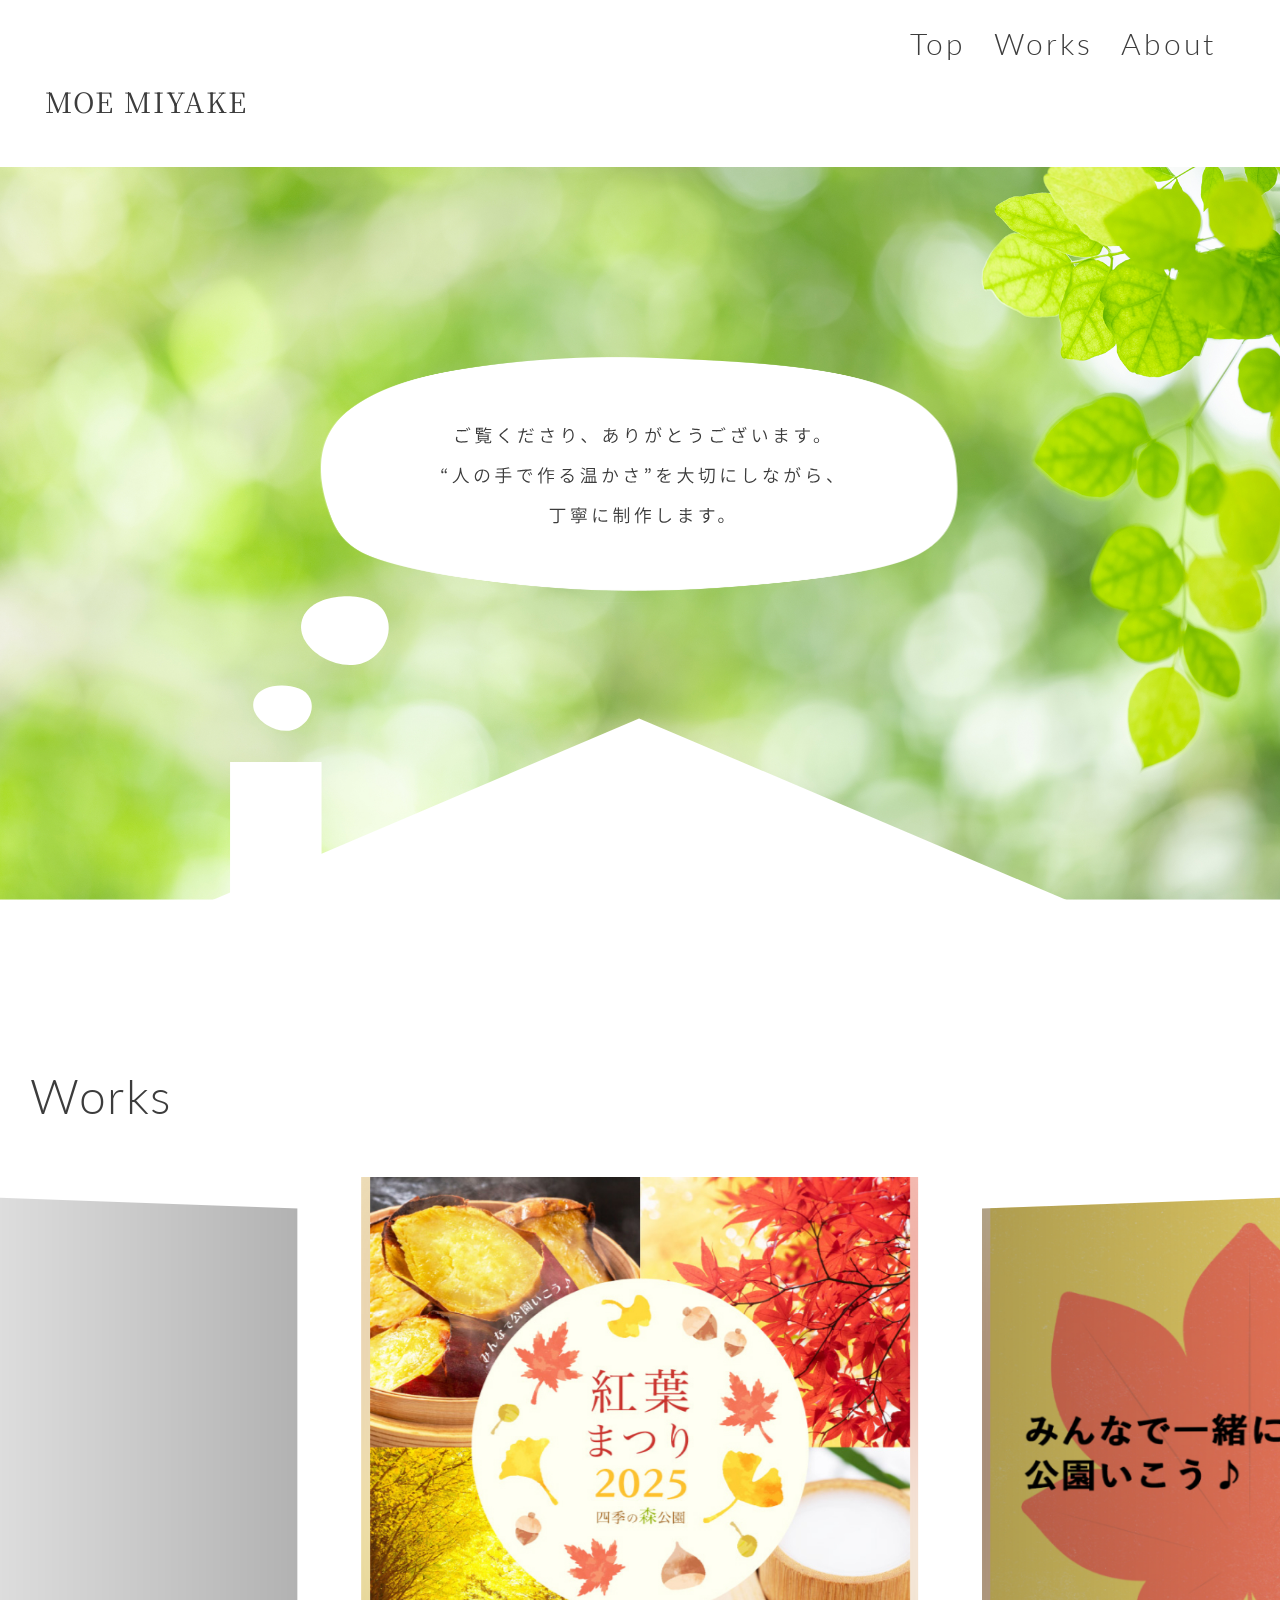
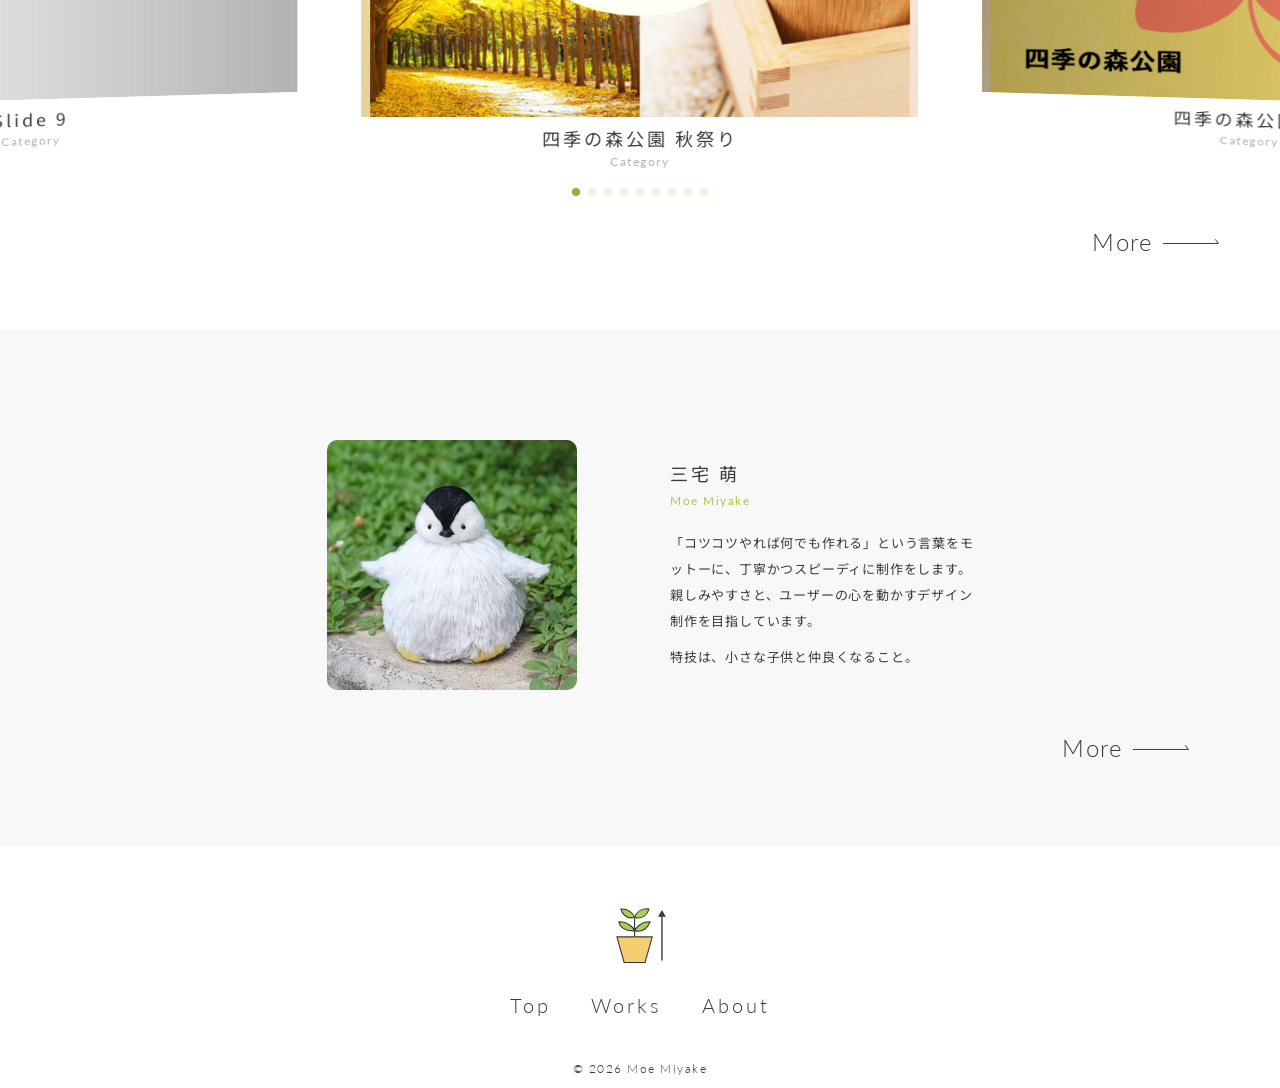
==== commit 005ce937: "10/23 全コード 整理(css分割など)" ====
--- a/portforio_new/index.html
+++ b/portforio_new/index.html
@@ -8,7 +8,8 @@
     <link rel="stylesheet" href="css/destyle.css">
     <!-- Swiper CSS -->
     <link rel="stylesheet" href="https://cdn.jsdelivr.net/npm/swiper@10/swiper-bundle.min.css" />
-    <link rel="stylesheet" href="css/style.css">
+    <link rel="stylesheet" href="css/common.css">
+    <link rel="stylesheet" href="css/top.css">
 
     <!-- Google Fonts -->
     <link
@@ -70,8 +71,8 @@
                 <h1 class="fv__name" style="font-family: 'Noto Serif JP', serif;">MOE MIYAKE</h1>
             </div>
             <picture class="fv__house">
-                <!-- スマホ・タブレット用（画面幅768px以下の場合） -->
-                <source media="(max-width: 1024px)" srcset="img/fv__house--sp.svg" type="image/svg+xml">
+                <!-- スマホ・タブレット用（画面幅1023px以下の場合。PCは1024px~でCSS・JSと同じ境目） -->
+                <source media="(max-width: 1023px)" srcset="img/fv__house--sp.svg" type="image/svg+xml">
                 <!-- PC用（デフォルト・上記以外） -->
                 <img src="img/fv__house--pc.svg" alt="家のイラストと冒頭挨拶「ご覧くださりありがとうございます。「人の手で作る温かさ」を大切にしながら、丁寧に制作します。」"
                     loading="lazy">
--- a/portforio_new/css/common.css
+++ b/portforio_new/css/common.css
@@ -0,0 +1,718 @@
+/* ==========================================================================
+   common.css - 全ページ共通(変数 / 全体の初期設定 / Header / Footer / 共通部品)
+
+   読み込み順: destyle.css → common.css → (ページ別CSS)
+
+   目次
+   1. Tokens(変数)
+   2. Base(全体の初期設定)
+   3. Layout: Header
+   4. Layout: Footer
+   5. Components(縦書きタイトル / Moreボタン / プロフィール共通 / カテゴリ絞り込み)
+
+   ブレークポイント(モバイルファースト)
+   SP: ~767px / TB: 768px~ / PC: 1024px~
+   ※ script.js(window.innerWidth >= 1024)と index.html の <picture> も同じ境目
+   ========================================================================== */
+
+
+/* ==========================================================================
+   Tokens
+   ========================================================================== */
+
+:root {
+    /* 文字色 */
+    --color-text: #3c3c3c;
+    --color-text-g: #B3B3B3;
+    --color-text-b: #84B5C5;
+
+    /* 背景・面 */
+    --color-white: #fff;
+    --color-gray: #F8F8F8;
+    --color-moegi: #AACF53;
+    --color-moegi-dark: #8ab535;
+
+    /* RGB値(rgba(var(--xxx-rgb), 0.5) の形で使う) */
+    --color-blue-rgb: 85, 159, 183;
+    --color-skyblue-rgb: 132, 181, 197;
+
+    /* 線・枠 */
+    --color-border: #777;
+    --color-border-light: #e5e5e5;
+    --color-border-dark: #5c5c5c;
+    --color-frame-side: #bababa;
+
+    /* フォント */
+    --font-en: "Lato", sans-serif;
+}
+
+
+/* ==========================================================================
+   Base
+   ========================================================================== */
+
+* {
+    margin: 0;
+    padding: 0;
+    box-sizing: border-box;
+}
+
+/* 文字の基本設定(子要素に継承される)。rem の基準を14pxに保つため html に置く */
+html {
+    scroll-behavior: smooth;
+    font-family: 'Noto Sans JP', sans-serif;
+    color: #3c3c3c;
+    font-size: 14px;
+    letter-spacing: 2px;
+    line-height: 1.5;
+}
+
+html,
+body {
+    position: relative;
+    height: 100%;
+}
+
+body {
+    overflow-x: hidden;
+    display: flex;
+    flex-direction: column;
+}
+
+a {
+    text-decoration: none;
+    transition: opacity 0.5s ease;
+}
+
+a:hover {
+    opacity: 0.8;
+    cursor: pointer;
+}
+
+li {
+    list-style: none;
+}
+
+img {
+    width: 100%;
+}
+
+/* 見出し(各ページの縦書きタイトルは 05 で上書き) */
+h2 {
+    font-family: var(--font-en);
+    font-weight: 300;
+    font-size: 48px;
+    letter-spacing: 1.5px;
+    padding: 0 30px;
+    width: 100%;
+}
+
+
+/* ==========================================================================
+   Layout: Header
+   SP: ハンバーガー + 右から出るカーテン / PC(1024px~): 右上に横並びナビ
+   ========================================================================== */
+
+/* ----- ハンバーガーボタン ----- */
+.header__hamburger {
+    position: fixed;
+    z-index: 10;
+    cursor: pointer;
+
+    width: 30px;
+    height: 30px;
+
+    top: 20px;
+    right: 20px;
+}
+
+/* 2本線 */
+header span {
+    &::before {
+        width: 100%;
+        height: 1px;
+        content: '';
+        background-color: var(--color-text);
+        position: absolute;
+        top: 7px;
+        transition: all 0.6s ease-in-out;
+    }
+
+    &::after {
+        width: 100%;
+        height: 1px;
+        content: '';
+        background-color: var(--color-text);
+        position: absolute;
+        bottom: 7px;
+        transition: all 0.7s ease-in-out;
+    }
+}
+
+/* 開いたらバツになる */
+header.is-open span {
+    &::before {
+        transform: translateY(7px) rotate(135deg);
+        background-color: var(--color-white);
+    }
+
+    &::after {
+        transform: translateY(-7px) rotate(225deg);
+        background-color: var(--color-white);
+    }
+}
+
+/* ----- メニュー共通 ----- */
+.header__list ul li a {
+    font-size: 30px;
+}
+
+.header__list--pc {
+    display: none;
+}
+
+/* ----- SP: カーテン ----- */
+.header__list--sp {
+    position: fixed;
+    top: -5vh;
+    right: -10px;
+    width: 80%;
+    height: 110vh;
+    z-index: 7;
+
+    display: flex;
+    flex-direction: column;
+    justify-content: center;
+    align-items: center;
+
+    background-color: rgba(var(--color-skyblue-rgb), 0.95);
+    backdrop-filter: blur(5px);
+    box-shadow: 0 0 5px rgba(0, 0, 0, 0.3);
+
+    transform: translateX(110%);
+    transition: transform 0.6s ease-in-out;
+}
+
+/* カーテンの左側の帯 */
+.header__list--sp::after {
+    content: "";
+    position: absolute;
+    top: 0;
+    right: -5px;
+    width: 128px;
+    height: 110vh;
+    background-color: rgba(var(--color-blue-rgb), 0.3);
+    backdrop-filter: blur(5px);
+    filter: blur(1.5px);
+    z-index: -1;
+}
+
+/* 開いた状態 + アニメーション */
+header.is-open .header__list--sp {
+    transform: translateX(0);
+    animation:
+        header__list1--keyframes1 3.5s linear,
+        header__list1--keyframes2 3.5s linear;
+}
+
+header.is-open .header__list--sp::after {
+    animation:
+        header__list2--keyframes1 3.5s linear,
+        header__list2--keyframes2 3.5s linear,
+        header__list2--keyframes3 3.5s linear;
+}
+
+.header__list--sp ul {
+    display: flex;
+    flex-direction: column;
+    justify-content: center;
+    align-items: center;
+    font-size: 2rem;
+    gap: 1.5rem;
+    font-family: var(--font-en);
+    font-weight: 300;
+    letter-spacing: 3px;
+
+    li {
+        color: var(--color-white);
+    }
+}
+
+.header__name {
+    position: absolute;
+    bottom: 10%;
+    left: 50%;
+    transform: translateX(-50%);
+    font-size: 1.5rem;
+    font-family: var(--font-en);
+    font-weight: 300;
+    color: var(--color-white);
+}
+
+/* ----- PC ----- */
+@media screen and (min-width: 1024px) {
+
+    .header__list--sp,
+    .header__hamburger--sp {
+        display: none;
+    }
+
+    .header__list--pc {
+        display: flex;
+
+        ul {
+            position: fixed;
+            z-index: 10;
+            width: 100%;
+            display: flex;
+            justify-content: end;
+            align-items: center;
+            padding-right: 5vw;
+            padding-top: 1.5rem;
+            font-size: 1.5rem;
+            gap: 2rem;
+            font-family: var(--font-en);
+            font-weight: 300;
+            letter-spacing: 3px;
+        }
+    }
+}
+
+/* ----- カーテン アニメーション(keyframes) ----- */
+
+/* カーテン本体: 透明度 */
+@keyframes header__list1--keyframes1 {
+    0% {
+        animation-timing-function: ease-out;
+        opacity: 0;
+    }
+
+    5.714% {
+        opacity: 1;
+    }
+
+    100% {
+        opacity: 1;
+    }
+}
+
+/* カーテン本体: 右からスライドして揺れて止まる */
+@keyframes header__list1--keyframes2 {
+    0% {
+        animation-timing-function: cubic-bezier(0.22, 0.68, 0.36, 1);
+        transform: translate(340px, -12px);
+    }
+
+    27.143% {
+        animation-timing-function: cubic-bezier(0.34, 0.8, 0.64, 1);
+        transform: translate(-10px, 5px);
+    }
+
+    44.286% {
+        animation-timing-function: ease;
+        transform: translate(6px, 2px);
+    }
+
+    60% {
+        animation-timing-function: cubic-bezier(0.4, 0, 0.2, 1);
+        transform: translate(-2px, -0.8px);
+    }
+
+    75.714% {
+        transform: translate(0px, 0px);
+    }
+
+    100% {
+        transform: translate(0px, 0px);
+    }
+}
+
+/* 左の帯(::after): 透明度 */
+@keyframes header__list2--keyframes1 {
+    0% {
+        animation-timing-function: ease-out;
+        opacity: 0;
+    }
+
+    8.571% {
+        opacity: 1;
+    }
+
+    100% {
+        opacity: 1;
+    }
+}
+
+/* 左の帯(::after): 幅の揺れ */
+@keyframes header__list2--keyframes2 {
+    0% {
+        width: 128px;
+    }
+
+    4% {
+        animation-timing-function: cubic-bezier(0.22, 0.68, 0.36, 1);
+        width: 128px;
+    }
+
+    17.143% {
+        animation-timing-function: ease;
+        width: 120px;
+    }
+
+    32.857% {
+        animation-timing-function: cubic-bezier(0.34, 0.8, 0.64, 1);
+        width: 136px;
+    }
+
+    52.857% {
+        animation-timing-function: cubic-bezier(0.4, 0, 0.2, 1);
+        width: 124px;
+    }
+
+    74.286% {
+        width: 128px;
+    }
+
+    100% {
+        width: 128px;
+    }
+}
+
+/* 左の帯(::after): 位置の揺れ */
+@keyframes header__list2--keyframes3 {
+    0% {
+        translate: 320px -8px;
+    }
+
+    4% {
+        animation-timing-function: cubic-bezier(0.22, 0.68, 0.36, 1);
+        translate: 320px -8px;
+    }
+
+    30% {
+        animation-timing-function: cubic-bezier(0.34, 0.8, 0.64, 1);
+        translate: -8px 4px;
+    }
+
+    47.143% {
+        animation-timing-function: ease;
+        translate: 5px 1.5px;
+    }
+
+    62.857% {
+        animation-timing-function: cubic-bezier(0.4, 0, 0.2, 1);
+        translate: -1.5px -0.5px;
+    }
+
+    78.571% {
+        translate: 0px 0px;
+    }
+
+    100% {
+        translate: 0px 0px;
+    }
+}
+
+
+/* ==========================================================================
+   Layout: Footer
+   ========================================================================== */
+
+.footer {
+    display: flex;
+    flex-direction: column;
+    align-items: center;
+    margin: 60px auto 30px;
+    gap: 40px;
+
+    font-family: var(--font-en);
+    font-weight: 300;
+    letter-spacing: 3px;
+}
+
+.footer__head {
+    display: flex;
+    flex-direction: column;
+    align-items: center;
+    gap: 25px;
+}
+
+/* 植木鉢(ページ先頭に戻る) */
+.footer__pageTop {
+    display: flex;
+    align-items: center;
+    justify-content: center;
+    cursor: pointer;
+    gap: 3px;
+}
+
+.footer__pageTop--plant {
+    width: 40px;
+}
+
+.footer__pageTop-arrow {
+    width: 8px;
+    transition: transform 0.5s ease;
+}
+
+.footer__pageTop:hover .footer__pageTop-arrow {
+    transform: translateY(-5px);
+}
+
+.footer__list ul {
+    display: flex;
+    gap: 40px;
+}
+
+.footer__list li a {
+    font-size: 20px;
+}
+
+.footer__copyright {
+    font-size: 12px;
+    letter-spacing: 1.5px;
+    margin-bottom: 10px;
+}
+
+
+/* ----- 削除候補(コメントアウト中。問題なければ削除してOK) ----- */
+
+/* <span> が1つだけで、インライン要素のため transform / top / bottom が効かない
+header.is-open span:nth-child(1) {
+    transform: rotate(-45deg);
+    top: 6px;
+}
+
+header.is-open span:nth-child(2) {
+    transform: rotate(45deg);
+    bottom: 6px;
+}
+*/
+
+
+/* ==========================================================================
+   Components
+   ========================================================================== */
+
+/* ----- 縦書きタイトル(Works / About / WorksItem 共通) ----- */
+
+.works__fix,
+.about__fix {
+    width: 100%;
+    height: 100vh;
+}
+
+.works h2,
+.about h2,
+.worksItem h2 {
+    position: fixed;
+    top: 20px;
+    left: 20px;
+    font-family: var(--font-en);
+    font-weight: 300;
+    font-size: 32px;
+    letter-spacing: 1px;
+
+    padding: 0;
+    transform: rotate(90deg) translateY(-1em);
+    transform-origin: top left;
+}
+
+/* ----- Moreボタン(Top / WorksItem 共通) ----- */
+
+.button {
+    cursor: pointer;
+}
+
+.button--more {
+    font-family: var(--font-en);
+    font-size: 24px;
+    font-weight: 300;
+    letter-spacing: 1.5px;
+    cursor: pointer;
+    display: flex;
+    align-items: center;
+    gap: 10px;
+}
+
+.button__arrow {
+    transition: transform 0.5s ease;
+}
+
+.button--more:hover .button__arrow {
+    transform: translateX(5px);
+}
+
+/* Moreボタンを右寄せにする枠(Top) */
+.top__works__more,
+.top__about__more {
+    display: flex;
+    padding: 0 30px;
+    justify-content: flex-end;
+    align-items: center;
+    align-self: stretch;
+}
+
+/* ----- プロフィール(Top / About 共通) -----
+   ※ PCのgrid指定はトップ用。Aboutページ側は about.css の .about__me 内で上書きしている */
+
+.about__box {
+    display: flex;
+    flex-direction: column;
+    align-items: center;
+    gap: 10px;
+    align-self: stretch;
+    padding: 30px;
+}
+
+.about__img {
+    width: 100%;
+    display: flex;
+    justify-content: center;
+    align-items: center;
+    align-self: stretch;
+}
+
+.about__img img {
+    width: 60%;
+    border-radius: 30px;
+    object-fit: cover;
+}
+
+.about__name {
+    display: flex;
+    flex-direction: column;
+    align-items: center;
+    gap: 5px;
+}
+
+.about__name--ja {
+    font-size: 18px;
+    letter-spacing: 3px;
+}
+
+.about__name--en {
+    font-size: 12px;
+    letter-spacing: 1.5px;
+    color: var(--color-moegi);
+    font-family: var(--font-en);
+}
+
+.about__text {
+    padding: 10px 30px 0;
+    display: flex;
+    flex-direction: column;
+    align-items: center;
+    gap: 10px;
+}
+
+.about__text p {
+    font-size: 13px;
+    line-height: 26px;
+    letter-spacing: 0.8px;
+    width: 100%;
+    text-align: left;
+}
+
+/* TB */
+@media screen and (min-width: 768px) {
+    .about__img img {
+        width: 30vw;
+        max-width: 200px;
+    }
+}
+
+/* PC */
+@media screen and (min-width: 1024px) {
+    .about__box {
+        width: 70%;
+        max-width: 1000px;
+        margin: 0 auto;
+
+        display: grid;
+        grid-template-columns: repeat(2, 1fr);
+        grid-template-rows: repeat(2, auto);
+        grid-column-gap: 0px;
+        grid-row-gap: 0px;
+
+        align-items: start;
+    }
+
+    .about__img {
+        grid-area: 1 / 1 / 3 / 2;
+    }
+
+    .about__img img {
+        width: 100%;
+        max-width: 250px;
+        height: auto;
+        border-radius: 10px;
+    }
+
+    .about__name {
+        grid-area: 1 / 2 / 2 / 3;
+        align-self: end;
+        align-items: start;
+        padding: 0 30px;
+        font-size: 24px;
+        margin-bottom: 10px;
+    }
+
+    .about__text {
+        grid-area: 2 / 2 / 3 / 3;
+        font-size: 16px;
+        line-height: 1.6;
+    }
+}
+
+
+/* ----- カテゴリ絞り込み(Works / Works Item 共通。画面下に固定) ----- */
+
+.works__headerCategory {
+    position: fixed;
+    z-index: 10;
+    bottom: 5px;
+    left: 50%;
+    transform: translate(-50%, -50%);
+    width: 90%;
+    overflow-x: auto;
+    overflow-y: hidden;
+    white-space: nowrap;
+    text-align: center;
+
+    ul {
+        display: inline-flex;
+        justify-content: flex-start;
+        align-items: center;
+        gap: 10px;
+
+        li a {
+            display: flex;
+            justify-content: center;
+            align-items: center;
+            padding: 5px 10px;
+
+            border-radius: 30px;
+            border: 1px solid var(--color-border);
+            background: rgba(255, 255, 255, 0.95);
+            backdrop-filter: blur(1.5px);
+
+            color: var(--color-text);
+            font-family: var(--font-en);
+            font-size: 12px;
+            font-weight: 500;
+            letter-spacing: 1px;
+        }
+    }
+}
+
+
+/* ----- 削除候補(コメントアウト中。問題なければ削除してOK) ----- */
+
+/* 後ろの `.works h2 { padding: 0 }`(このファイルの縦書きタイトル)に上書きされて効いていない(旧: タブレット用)
+@media screen and (min-width: 768px) {
+    .works h2 {
+        padding: 0 60px;
+    }
+}
+*/
--- a/portforio_new/css/top.css
+++ b/portforio_new/css/top.css
@@ -0,0 +1,276 @@
+/* ==========================================================================
+   top.css - トップページ(index.html)専用(FV / Works スライダー / About)
+
+   読み込み順: destyle.css → common.css → top.css
+   ========================================================================== */
+
+
+/* ==========================================================================
+   Page: Top
+   ========================================================================== */
+
+/* ----- FV ----- */
+
+.fv {
+    position: relative;
+    height: 100vh;
+    background-image: url(../img/fv__background--sp.jpg);
+    background-size: cover;
+    background-position: center;
+    background-repeat: no-repeat;
+    background-attachment: fixed;
+}
+
+/* 名前の白い帯(絶対配置。位置は padding で決める) */
+.fv__nameBox {
+    position: absolute;
+    top: 0;
+    left: 0;
+    padding: 20vw 10vw 5vw 10vw;
+    width: 100%;
+    text-align: left;
+    background-color: var(--color-white);
+}
+
+/* 名前(h1) */
+.fv__name {
+    font-size: 2rem;
+}
+
+.fv__box {
+    height: 100vh;
+    display: flex;
+    flex-direction: column;
+    justify-content: center;
+}
+
+.fv__house {
+    width: 100%;
+    display: flex;
+    object-fit: cover;
+    margin-top: auto;
+    margin-bottom: -1px;
+}
+
+/* TB */
+@media screen and (min-width: 768px) {
+    .fv {
+        height: 100vh;
+    }
+
+    .fv__box {
+        height: 100vh;
+    }
+
+    .fv__nameBox {
+        padding: 50px;
+    }
+}
+
+/* PC */
+@media screen and (min-width: 1024px) {
+    .fv {
+        background-image: url(../img/fv__background--pc.jpg);
+        height: 110vh;
+    }
+
+    .fv__box {
+        height: 110vh;
+    }
+
+    .fv__nameBox {
+        padding: 5vh;
+        padding-top: 80px;
+    }
+
+    .fv__house {
+        display: flex;
+        align-items: end;
+        height: 100%;
+    }
+}
+
+/* ----- Works(スライダー) ----- */
+
+.top__works {
+    display: flex;
+    padding: 70px 0;
+    flex-direction: column;
+    align-items: center;
+    gap: 15px;
+    align-self: stretch;
+}
+
+/* ----- Swiper(このスライダー専用の見た目) ----- */
+
+.top__works .swiper {
+    width: 100%;
+    padding-top: 30px;
+    padding-bottom: 30px;
+}
+
+.top__works .swiper-slide {
+    background-position: center;
+    background-size: cover;
+    width: 100%;
+    height: auto;
+}
+
+.top__works .swiper-slide img {
+    display: block;
+    width: 100%;
+    object-fit: cover;
+    aspect-ratio: 4 / 5;
+}
+
+/* ページネーションの点 */
+.top__works .swiper-pagination-bullet {
+    background-color: var(--color-moegi);
+}
+
+.top__works .swiper-pagination-bullet-active {
+    background-color: var(--color-moegi-dark);
+}
+
+/* スライド全体を詳細ページへのリンクにする */
+.top__works__link {
+    display: block;
+}
+
+.top__works__content {
+    display: flex;
+    flex-direction: column;
+    align-items: center;
+    gap: 1px;
+    padding: 8px 0;
+}
+
+.top__works__title {
+    font-size: 18px;
+    letter-spacing: 3px;
+}
+
+.top__works__category {
+    color: var(--color-text-g);
+    font-family: var(--font-en);
+    font-size: 12px;
+    letter-spacing: 1.5px;
+}
+
+/* coverflowの影(Swiperの影を画像比率に合わせる) */
+.top__works .mySwiper .swiper-slide-shadow-left,
+.top__works .mySwiper .swiper-slide-shadow-right {
+    height: auto;
+    aspect-ratio: 4 / 5;
+}
+
+.top__works .mySwiper .swiper-slide-shadow-left {
+    background-image: linear-gradient(to left, rgba(0, 0, 0, 0.3), rgba(0, 0, 0, 0));
+}
+
+.top__works .mySwiper .swiper-slide-shadow-right {
+    background-image: linear-gradient(to right, rgba(0, 0, 0, 0.3), rgba(0, 0, 0, 0));
+}
+
+/* TB */
+@media screen and (min-width: 768px) {
+    .top__works .mySwiper {
+        width: 100%;
+    }
+
+    .top__works__more {
+        padding: 0 60px;
+    }
+}
+
+/* PC: 画像の背景をぼかして敷く */
+@media screen and (min-width: 1024px) {
+    .top__works .mySwiper {
+        max-width: none;
+    }
+
+    .top__works .mySwiper .top__works__image {
+        position: relative;
+        display: flex;
+        width: 100%;
+        height: 60vh;
+        justify-content: center;
+        align-items: center;
+        overflow: hidden;
+        isolation: isolate;
+    }
+
+    .top__works .mySwiper .top__works__image::before {
+        content: "";
+        position: absolute;
+        inset: -100px;
+        z-index: 0;
+        background-image: var(--works-slide-image);
+        background-position: center;
+        background-size: cover;
+        filter: blur(100px);
+        opacity: 0.6;
+    }
+
+    .top__works .mySwiper .top__works__image img {
+        position: relative;
+        z-index: 1;
+        width: 100%;
+        height: 100%;
+        max-height: 60vh;
+        aspect-ratio: auto;
+        object-fit: contain;
+    }
+
+    .top__works .mySwiper .swiper-slide-shadow-left,
+    .top__works .mySwiper .swiper-slide-shadow-right {
+        height: 60vh;
+        aspect-ratio: auto;
+    }
+}
+
+/* ----- About ----- */
+
+.top__about {
+    display: flex;
+    flex-direction: column;
+    align-items: flex-start;
+    gap: 10px;
+    align-self: stretch;
+    padding: 70px 0;
+    background-color: var(--color-gray);
+}
+
+/* TB */
+@media screen and (min-width: 768px) {
+    .top__about {
+        padding: 50px 30px;
+    }
+}
+
+/* PC */
+@media screen and (min-width: 1024px) {
+    .top__about {
+        padding: 80px 60px;
+    }
+}
+
+
+/* ----- 削除候補(コメントアウト中。問題なければ削除してOK) ----- */
+
+/* HTML・JSに登場しない(WordPress化で使う予定がなければ削除)
+.top__works__list {
+    display: flex;
+    padding: 20px 0;
+    flex-direction: column;
+    align-items: center;
+    gap: 10px;
+    align-self: stretch;
+}
+
+.top__works__swiper {
+    display: flex;
+    flex-direction: column;
+    align-items: center;
+}
+*/
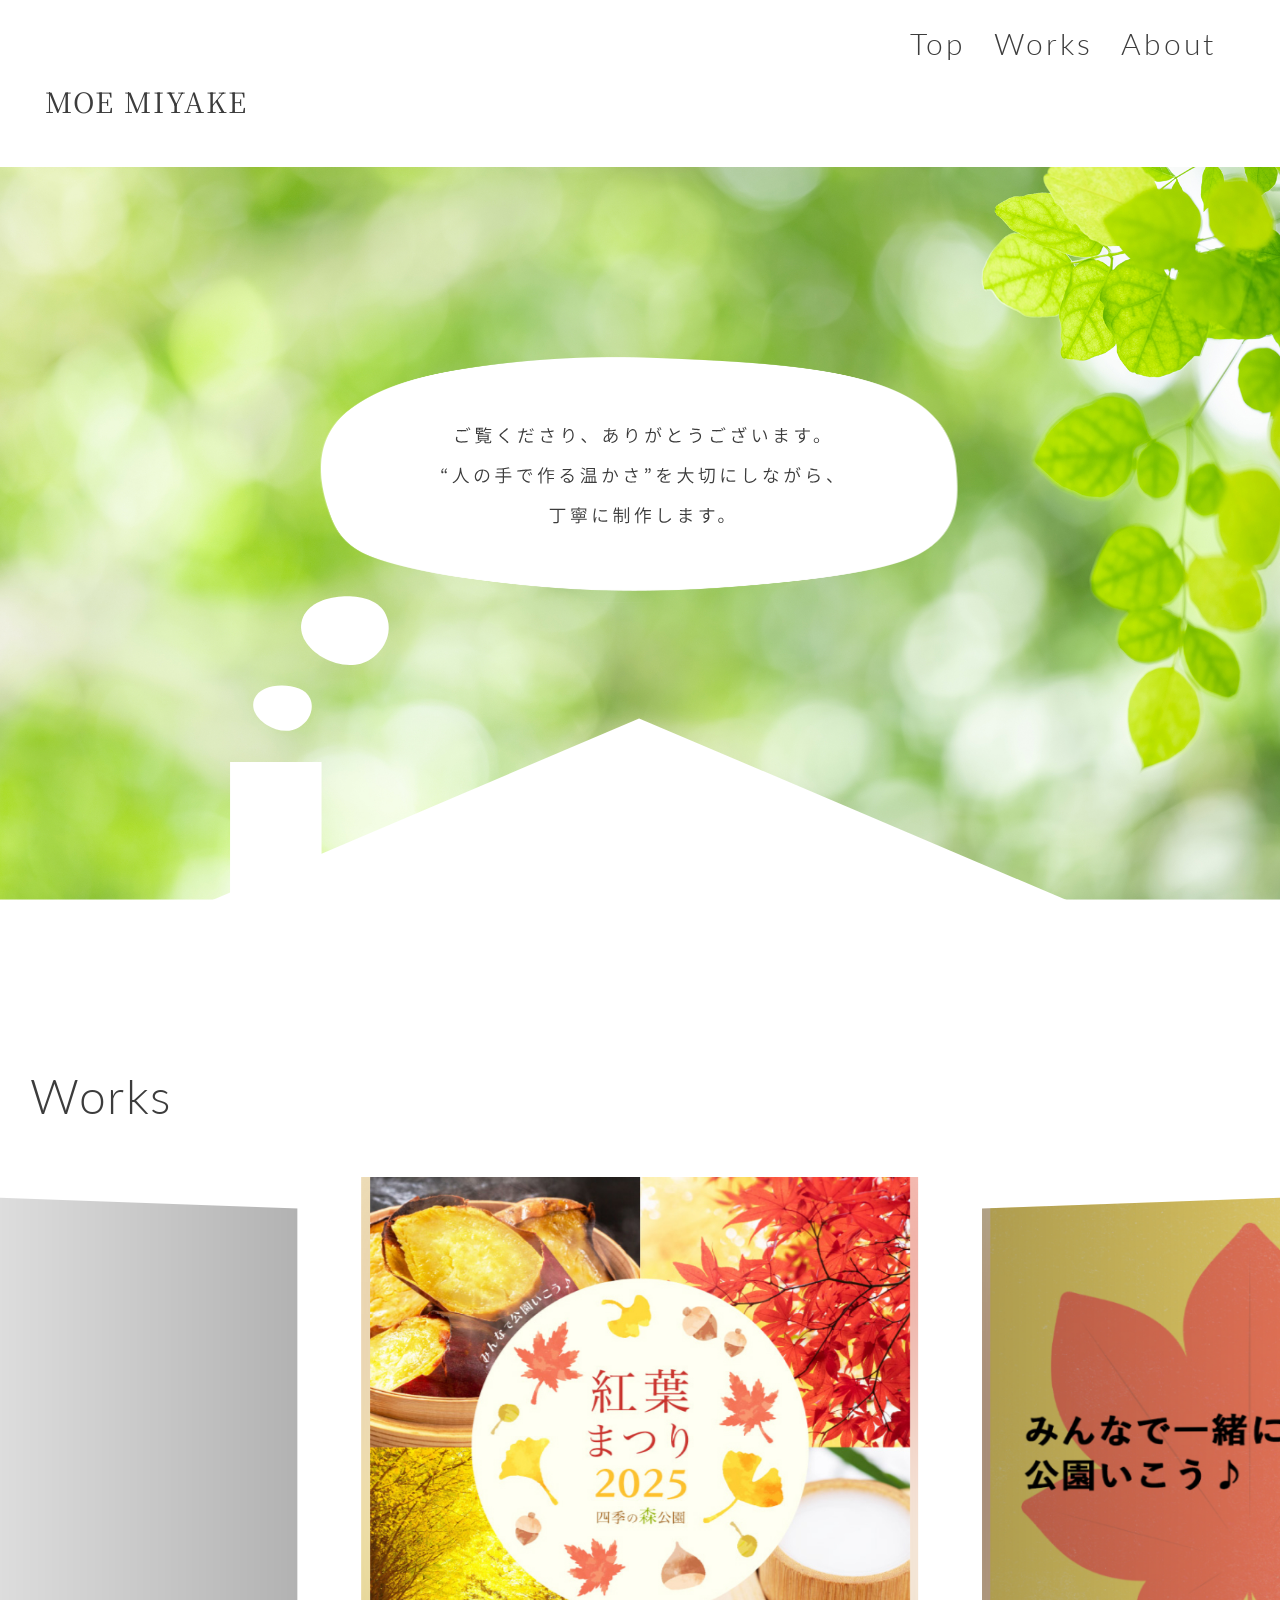
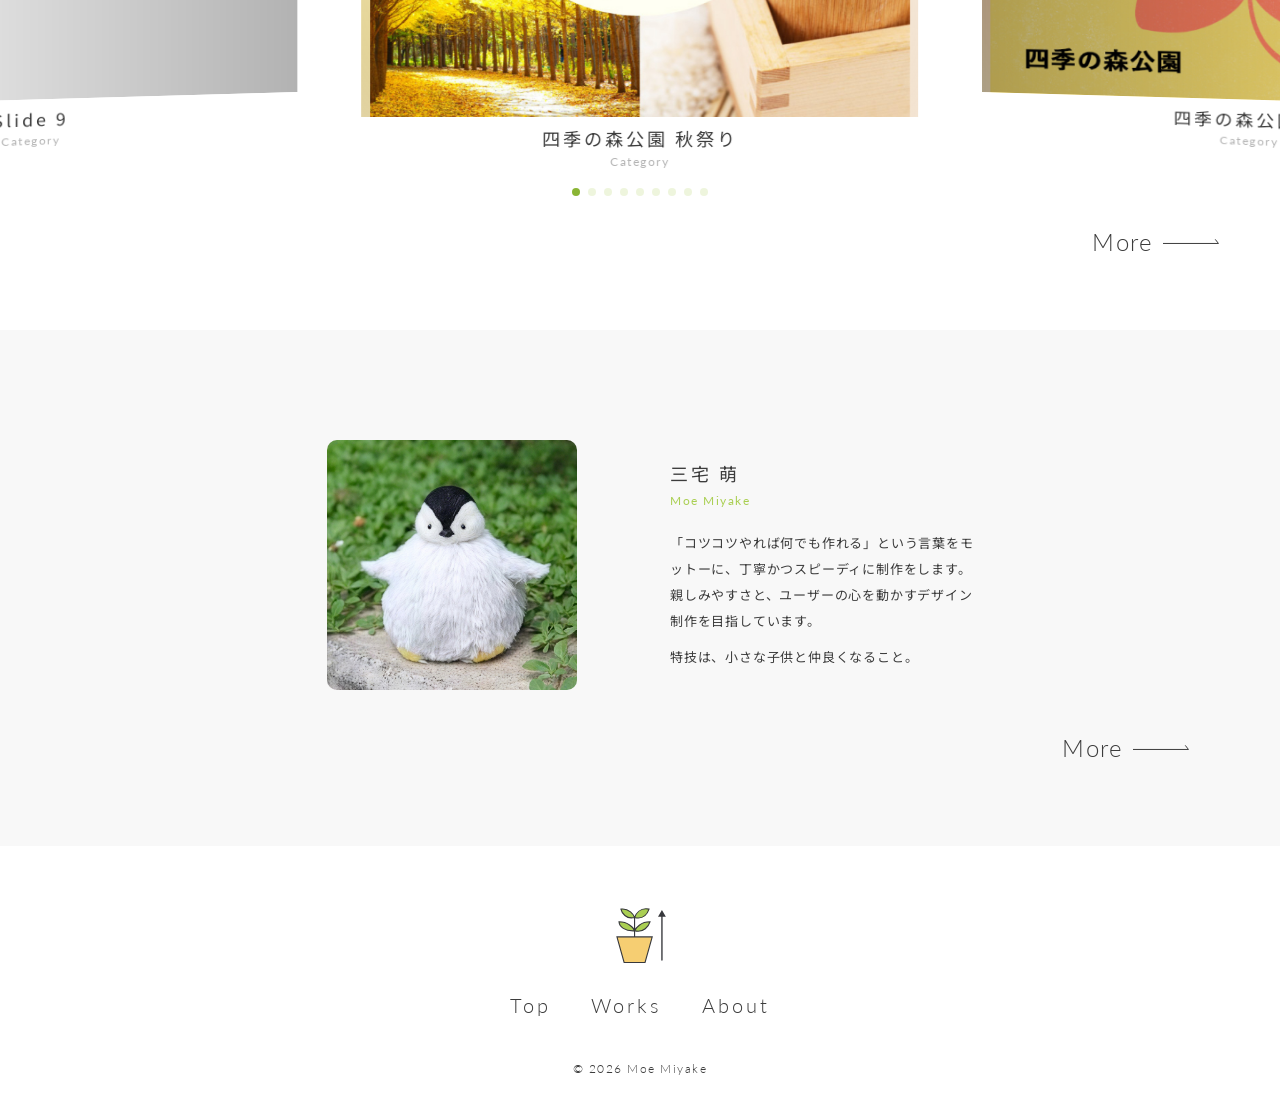
==== commit eac06a5f: "10/26 ハンバーガーメニュー　修正完了" ====
--- a/portforio_new/index.html
+++ b/portforio_new/index.html
@@ -8,7 +8,7 @@
     <link rel="stylesheet" href="css/destyle.css">
     <!-- Swiper CSS -->
     <link rel="stylesheet" href="https://cdn.jsdelivr.net/npm/swiper@10/swiper-bundle.min.css" />
-    <link rel="stylesheet" href="css/common.css">
+    <link rel="stylesheet" href="css/style.css">
     <link rel="stylesheet" href="css/top.css">
 
     <!-- Google Fonts -->
@@ -39,12 +39,12 @@
     <header>
         <!-- SP -->
         <!-- ハンバーガー -->
-        <button class="header__hamburger header__hamburger--sp" type="button" aria-label="メニュー" aria-expanded="false">
+        <button class="header__hamburger header__hamburger--sp" type="button" aria-label="メニューを開く" aria-expanded="false" aria-controls="sp-navigation">
             <span></span>
             <!-- <span></span> -->
         </button>
         <!-- カード -->
-        <nav class="header__list header__list--sp">
+        <nav class="header__list header__list--sp" id="sp-navigation" aria-label="メインナビゲーション" aria-hidden="true" inert>
             <ul>
                 <li><a href="index.html">Top</a></li>
                 <li><a href="works.html">Works</a></li>
--- a/portforio_new/css/style.css
+++ b/portforio_new/css/style.css
@@ -0,0 +1,783 @@
+/* ==========================================================================
+   style.css - 全ページ共通(変数 / 全体の初期設定 / Header / Footer / 共通部品)
+
+   読み込み順: destyle.css → style.css → (ページ別CSS)
+
+   目次
+   1. Tokens(変数)
+   2. Base(全体の初期設定)
+   3. Layout: Header
+   4. Layout: Footer
+   5. Components(縦書きタイトル / Moreボタン / プロフィール共通 / カテゴリ絞り込み)
+
+   ブレークポイント(モバイルファースト)
+   SP: ~767px / TB: 768px~ / PC: 1024px~
+   ※ script.js(window.innerWidth >= 1024)と index.html の <picture> も同じ境目
+   ========================================================================== */
+
+
+/* ==========================================================================
+   Tokens
+   ========================================================================== */
+
+:root {
+    /* 文字色 */
+    --color-text: #3c3c3c;
+    --color-text-g: #B3B3B3;
+    --color-text-b: #84B5C5;
+
+    /* 背景・面 */
+    --color-white: #fff;
+    --color-gray: #F8F8F8;
+    --color-moegi: #AACF53;
+    --color-moegi-dark: #8ab535;
+
+    /* RGB値(rgba(var(--xxx-rgb), 0.5) の形で使う) */
+    --color-blue-rgb: 85, 159, 183;
+    --color-skyblue-rgb: 132, 181, 197;
+
+    /* 線・枠 */
+    --color-border: #777;
+    --color-border-light: #e5e5e5;
+    --color-border-dark: #5c5c5c;
+    --color-frame-side: #bababa;
+
+    /* フォント */
+    --font-en: "Lato", sans-serif;
+}
+
+
+/* ==========================================================================
+   Base
+   ========================================================================== */
+
+* {
+    margin: 0;
+    padding: 0;
+    box-sizing: border-box;
+}
+
+/* 文字の基本設定(子要素に継承される)。rem の基準を14pxに保つため html に置く */
+html {
+    scroll-behavior: smooth;
+    font-family: 'Noto Sans JP', sans-serif;
+    color: #3c3c3c;
+    font-size: 14px;
+    letter-spacing: 2px;
+    line-height: 1.5;
+}
+
+/* 中身が短いページでも画面いっぱいにする(フッターを一番下に置くため。.footer の margin-top: auto と対) */
+body {
+    min-height: 100vh;
+    overflow-x: hidden;
+    display: flex;
+    flex-direction: column;
+}
+
+a {
+    text-decoration: none;
+    transition: opacity 0.5s ease;
+}
+
+a:hover {
+    opacity: 0.8;
+    cursor: pointer;
+}
+
+li {
+    list-style: none;
+}
+
+img {
+    width: 100%;
+}
+
+/* 見出し(各ページの縦書きタイトルは 05 で上書き) */
+h2 {
+    font-family: var(--font-en);
+    font-weight: 300;
+    font-size: 48px;
+    letter-spacing: 1.5px;
+    padding: 0 30px;
+    width: 100%;
+}
+
+
+/* ==========================================================================
+   Layout: Header
+   SP: ハンバーガー + 右から出るカーテン / PC(1024px~): 右上に横並びナビ
+   ========================================================================== */
+
+/* ----- ハンバーガーボタン ----- */
+.header__hamburger {
+    position: fixed;
+    z-index: 10;
+    cursor: pointer;
+
+    width: 30px;
+    height: 30px;
+
+    top: 20px;
+    right: 20px;
+}
+
+/* 2本線と、開いたときの閉じるアイコン */
+.header__hamburger span::before,
+.header__hamburger span::after {
+    position: absolute;
+    left: 0;
+    width: 100%;
+    height: 1px;
+    content: '';
+    background-color: var(--color-text);
+    transition: opacity 0.3s ease, background-color 0.3s ease;
+}
+
+.header__hamburger span::before {
+    top: 7px;
+}
+
+.header__hamburger span::after {
+    bottom: 7px;
+}
+
+.header__hamburger::after {
+    position: absolute;
+    inset: 0;
+    width: 30px;
+    height: 28px;
+    content: '';
+    background: url("../img/menu__close.svg") center / contain no-repeat;
+    opacity: 0;
+    transition: opacity 0.3s ease;
+}
+
+/* 開いたらバツになる */
+header.is-open .header__hamburger span::before,
+header.is-open .header__hamburger span::after {
+    opacity: 0;
+}
+
+header.is-open .header__hamburger::after {
+    opacity: 1;
+}
+
+/* ----- メニュー共通 ----- */
+.header__list ul li a {
+    font-size: 30px;
+}
+
+.header__list--pc {
+    display: none;
+}
+
+/* ----- SP: カーテン ----- */
+.header__list--sp {
+    position: fixed;
+    top: 0;
+    right: 0;
+    width: 80%;
+    height: 100vh;
+    height: 100svh;
+    z-index: 7;
+    isolation: isolate;
+
+    display: flex;
+    flex-direction: column;
+    justify-content: center;
+    align-items: center;
+
+    /* background-color: rgba(var(--color-skyblue-rgb), 0.95); */
+    transform: translateX(110%);
+    transition: transform 0.6s ease-in-out;
+}
+
+/* カーテン本体だけを揺らし、ナビ文字は親の揺れに巻き込まない */
+.header__list--sp::before {
+    content: "";
+    position: absolute;
+    inset: -20px -20px -20px 0;
+    background-color: rgba(var(--color-skyblue-rgb), 0.95);
+    backdrop-filter: blur(5px);
+    z-index: 0;
+}
+
+/* カーテン端の揺れるパーツ */
+.header__list--sp::after {
+    content: "";
+    position: absolute;
+    top: -12px;
+    right: -10px;
+    width: 135px;
+    height: calc(100% + 12px);
+    background: url("../img/menu__curtain.svg") center / 100% 100% no-repeat;
+    z-index: 1;
+}
+
+/* 開いた状態 + アニメーション */
+header.is-open .header__list--sp {
+    transform: translateX(0);
+}
+
+header.is-open .header__list--sp::before {
+    animation:
+        header__fade-in 0.2s ease-out both,
+        header__list1--keyframes2 3.5s ease-in-out;
+}
+
+header.is-open .header__list--sp::after {
+    animation:
+        header__fade-in 0.3s ease-out both,
+        header__list2--keyframes2 4s linear,
+        header__list2--keyframes3 4s linear;
+}
+
+.header__list--sp ul {
+    position: relative;
+    z-index: 2;
+    display: flex;
+    flex-direction: column;
+    justify-content: center;
+    align-items: center;
+    gap: 40px;
+    font-family: var(--font-en);
+    font-weight: 300;
+    letter-spacing: 3px;
+    line-height: 1;
+    transform: translateY(-30px);
+}
+
+.header__list--sp ul li a {
+    color: var(--color-white);
+    font-size: 32px;
+    font-weight: 300;
+}
+
+header.is-open .header__list--sp li:nth-child(1) {
+    animation: header__menu-item 3.5s linear both;
+}
+
+header.is-open .header__list--sp li:nth-child(2) {
+    animation: header__menu-item 3.5s linear 0.34s both;
+}
+
+header.is-open .header__list--sp li:nth-child(3) {
+    animation: header__menu-item 3.5s linear 0.67s both;
+}
+
+.header__name {
+    position: absolute;
+    bottom: 4.5%;
+    left: 50%;
+    z-index: 2;
+    transform: translateX(-50%);
+    font-size: 32px;
+    font-family: var(--font-en);
+    font-weight: 300;
+    color: var(--color-white);
+    white-space: nowrap;
+}
+
+header.is-open .header__name {
+    animation: header__fade-in 1s cubic-bezier(0.22, 1, 0.36, 1) 1.91s both;
+}
+
+/* ----- PC ----- */
+@media screen and (min-width: 1024px) {
+
+    .header__list--sp,
+    .header__hamburger--sp {
+        display: none;
+    }
+
+    .header__list--pc {
+        display: flex;
+
+        ul {
+            left: 0;
+            position: fixed;
+            z-index: 10;
+            width: 100%;
+            display: flex;
+            justify-content: end;
+            align-items: center;
+            padding-right: 5vw;
+            padding-top: 1.5rem;
+            font-size: 1.5rem;
+            gap: 2rem;
+            font-family: var(--font-en);
+            font-weight: 300;
+            letter-spacing: 3px;
+        }
+    }
+}
+
+/* ----- カーテンとメニューのアニメーション(keyframes) ----- */
+
+@keyframes header__fade-in {
+    0% {
+        opacity: 0;
+    }
+
+    100% {
+        opacity: 1;
+    }
+}
+
+/* カーテン本体: 右からスライドして揺れて止まる */
+@keyframes header__list1--keyframes2 {
+    0% {
+        animation-timing-function: cubic-bezier(0.22, 0.68, 0.36, 1);
+        transform: translate(340px, -12px);
+    }
+
+    27.143% {
+        animation-timing-function: cubic-bezier(0.34, 0.8, 0.64, 1);
+        transform: translate(-10px, 5px);
+    }
+
+    43% {
+        animation-timing-function: ease;
+        transform: translate(20px, 2px);
+    }
+
+    70% {
+        animation-timing-function: ease-in-out;
+        transform: translate(-5px, 0px);
+    }
+
+    100% {
+        transform: translate(0px, 0px);
+    }
+}
+
+/* 左の帯(::after): 幅の揺れ */
+@keyframes header__list2--keyframes2 {
+    0% {
+        width: 128px;
+    }
+
+    4% {
+        animation-timing-function: cubic-bezier(0.22, 0.68, 0.36, 1);
+        width: 128px;
+    }
+
+    17.143% {
+        animation-timing-function: ease;
+        width: 120px;
+    }
+
+    32.857% {
+        animation-timing-function: cubic-bezier(0.34, 0.8, 0.64, 1);
+        width: 150px;
+    }
+
+    52.857% {
+        animation-timing-function: cubic-bezier(0.4, 0, 0.2, 1);
+        width: 120px;
+    }
+
+    80% {
+        width: 140px;
+    }
+
+    100% {
+        width: 135px;
+    }
+}
+
+/* 左の帯(::after): 位置の揺れ */
+@keyframes header__list2--keyframes3 {
+    0% {
+        translate: 320px -8px;
+    }
+
+    4% {
+        animation-timing-function: cubic-bezier(0.22, 0.68, 0.36, 1);
+        translate: 320px -8px;
+    }
+
+    30% {
+        animation-timing-function: cubic-bezier(0.34, 0.8, 0.64, 1);
+        translate: -8px 4px;
+    }
+
+    47.143% {
+        animation-timing-function: ease;
+        translate: 5px 1.5px;
+    }
+
+    62.857% {
+        animation-timing-function: cubic-bezier(0.4, 0, 0.2, 1);
+        translate: -1.5px -0.5px;
+    }
+
+    78.571% {
+        translate: 0px 0px;
+    }
+
+    100% {
+        translate: 0px 0px;
+    }
+}
+
+@keyframes header__menu-item {
+    0% {
+        opacity: 0;
+        translate: 15px 0;
+    }
+
+    9.714% {
+        animation-timing-function: ease-in-out;
+        translate: 15px 0;
+    }
+
+    25.714% {
+        animation-timing-function: cubic-bezier(0.22, 1, 0.36, 1);
+        opacity: 0;
+    }
+
+    54% {
+        opacity: 1;
+        translate: 0 0;
+    }
+
+    100% {
+        opacity: 1;
+        translate: 0 0;
+    }
+}
+
+header.is-open .header__hamburger::after {
+    animation: header__fade-in 0.42s cubic-bezier(0.22, 1, 0.36, 1) 0.93s both;
+}
+
+@media (prefers-reduced-motion: reduce) {
+    .header__list--sp {
+        transition: none;
+    }
+
+    header.is-open .header__list--sp {
+        transform: translateX(0);
+        animation: none;
+    }
+
+    header.is-open .header__list--sp::before,
+    header.is-open .header__list--sp::after,
+    header.is-open .header__list--sp li,
+    header.is-open .header__name,
+    header.is-open .header__hamburger::after {
+        animation: none;
+        opacity: 1;
+        translate: 0 0;
+    }
+}
+
+
+/* ==========================================================================
+   Layout: Footer
+   ========================================================================== */
+
+.footer {
+    display: flex;
+    flex-direction: column;
+    align-items: center;
+    /* margin-top: auto で、中身が短いページでも画面の一番下に置く。上の余白60pxは padding で確保 */
+    margin: auto auto 30px;
+    padding-top: 60px;
+    gap: 40px;
+
+    font-family: var(--font-en);
+    font-weight: 300;
+    letter-spacing: 3px;
+}
+
+.footer__head {
+    display: flex;
+    flex-direction: column;
+    align-items: center;
+    gap: 25px;
+}
+
+/* 植木鉢(ページ先頭に戻る) */
+.footer__pageTop {
+    display: flex;
+    align-items: center;
+    justify-content: center;
+    cursor: pointer;
+    gap: 3px;
+}
+
+.footer__pageTop--plant {
+    width: 40px;
+}
+
+.footer__pageTop-arrow {
+    width: 8px;
+    transition: transform 0.5s ease;
+}
+
+.footer__pageTop:hover .footer__pageTop-arrow {
+    transform: translateY(-5px);
+}
+
+.footer__list ul {
+    display: flex;
+    gap: 40px;
+}
+
+.footer__list li a {
+    font-size: 20px;
+}
+
+.footer__copyright {
+    font-size: 12px;
+    letter-spacing: 1.5px;
+    margin-bottom: 10px;
+}
+
+
+/* ----- 削除候補(コメントアウト中。問題なければ削除してOK) ----- */
+
+/* <span> が1つだけで、インライン要素のため transform / top / bottom が効かない
+header.is-open span:nth-child(1) {
+    transform: rotate(-45deg);
+    top: 6px;
+}
+
+header.is-open span:nth-child(2) {
+    transform: rotate(45deg);
+    bottom: 6px;
+}
+*/
+
+
+/* ==========================================================================
+   Components
+   ========================================================================== */
+
+/* ----- 縦書きタイトル(Works / About / WorksItem 共通) ----- */
+
+/* 中身は position: fixed のものだけなので、高さは0 */
+.works__fix,
+.about__fix {
+    width: 100%;
+}
+
+.works h2,
+.about h2,
+.worksItem h2 {
+    position: fixed;
+    z-index: 5;
+    /* Swiperのwrapper(z-index: 1)・Exhibitionの枠(1〜3)より前、SPメニューのカーテン(7)より後ろ */
+    top: 20px;
+    left: 20px;
+    font-family: var(--font-en);
+    font-weight: 300;
+    font-size: 32px;
+    letter-spacing: 1px;
+
+    padding: 0;
+    transform: rotate(90deg) translateY(-1em);
+    transform-origin: top left;
+}
+
+/* ----- Moreボタン(Top / WorksItem 共通) ----- */
+
+.button {
+    cursor: pointer;
+}
+
+.button--more {
+    font-family: var(--font-en);
+    font-size: 24px;
+    font-weight: 300;
+    letter-spacing: 1.5px;
+    cursor: pointer;
+    display: flex;
+    align-items: center;
+    gap: 10px;
+}
+
+.button__arrow {
+    transition: transform 0.5s ease;
+}
+
+.button--more:hover .button__arrow {
+    transform: translateX(5px);
+}
+
+/* Moreボタンを右寄せにする枠(Top) */
+.top__works__more,
+.top__about__more {
+    display: flex;
+    padding: 0 30px;
+    justify-content: flex-end;
+    align-items: center;
+    align-self: stretch;
+}
+
+/* ----- プロフィール(Top / About 共通) -----
+   ※ PCのgrid指定はトップ用。Aboutページ側は about.css の .about__me 内で上書きしている */
+
+.about__box {
+    display: flex;
+    flex-direction: column;
+    align-items: center;
+    gap: 10px;
+    align-self: stretch;
+    padding: 30px;
+}
+
+.about__img {
+    width: 100%;
+    display: flex;
+    justify-content: center;
+    align-items: center;
+    align-self: stretch;
+}
+
+.about__img img {
+    width: 60%;
+    border-radius: 30px;
+    object-fit: cover;
+}
+
+.about__name {
+    display: flex;
+    flex-direction: column;
+    align-items: center;
+    gap: 5px;
+}
+
+.about__name--ja {
+    font-size: 18px;
+    letter-spacing: 3px;
+}
+
+.about__name--en {
+    font-size: 12px;
+    letter-spacing: 1.5px;
+    color: var(--color-moegi);
+    font-family: var(--font-en);
+}
+
+.about__text {
+    padding: 10px 30px 0;
+    display: flex;
+    flex-direction: column;
+    align-items: center;
+    gap: 10px;
+}
+
+.about__text p {
+    font-size: 13px;
+    line-height: 26px;
+    letter-spacing: 0.8px;
+    width: 100%;
+    text-align: left;
+}
+
+/* TB */
+@media screen and (min-width: 768px) {
+    .about__img img {
+        width: 30vw;
+        max-width: 200px;
+    }
+}
+
+/* PC */
+@media screen and (min-width: 1024px) {
+    .about__box {
+        width: 70%;
+        max-width: 1000px;
+        margin: 0 auto;
+
+        display: grid;
+        grid-template-columns: repeat(2, 1fr);
+        grid-template-rows: repeat(2, auto);
+        grid-column-gap: 0px;
+        grid-row-gap: 0px;
+
+        align-items: start;
+    }
+
+    .about__img {
+        grid-area: 1 / 1 / 3 / 2;
+    }
+
+    .about__img img {
+        width: 100%;
+        max-width: 250px;
+        height: auto;
+        border-radius: 10px;
+    }
+
+    .about__name {
+        grid-area: 1 / 2 / 2 / 3;
+        align-self: end;
+        align-items: start;
+        padding: 0 30px;
+        font-size: 24px;
+        margin-bottom: 10px;
+    }
+
+    .about__text {
+        grid-area: 2 / 2 / 3 / 3;
+        font-size: 16px;
+        line-height: 1.6;
+    }
+}
+
+
+/* ----- カテゴリ絞り込み(Works / Works Item 共通。画面下に固定) ----- */
+
+.works__headerCategory {
+    position: fixed;
+    z-index: 10;
+    bottom: 5px;
+    left: 50%;
+    transform: translate(-50%, -50%);
+    width: 90%;
+    overflow-x: auto;
+    overflow-y: hidden;
+    white-space: nowrap;
+    text-align: center;
+
+    ul {
+        display: inline-flex;
+        justify-content: flex-start;
+        align-items: center;
+        gap: 10px;
+
+        li a {
+            display: flex;
+            justify-content: center;
+            align-items: center;
+            padding: 5px 10px;
+
+            border-radius: 30px;
+            border: 1px solid var(--color-border);
+            background: rgba(255, 255, 255, 0.95);
+            backdrop-filter: blur(1.5px);
+
+            color: var(--color-text);
+            font-family: var(--font-en);
+            font-size: 12px;
+            font-weight: 500;
+            letter-spacing: 1px;
+        }
+    }
+}
+
+
+/* ----- 削除候補(コメントアウト中。問題なければ削除してOK) ----- */
+
+/* 後ろの `.works h2 { padding: 0 }`(このファイルの縦書きタイトル)に上書きされて効いていない(旧: タブレット用)
+@media screen and (min-width: 768px) {
+    .works h2 {
+        padding: 0 60px;
+    }
+}
+*/
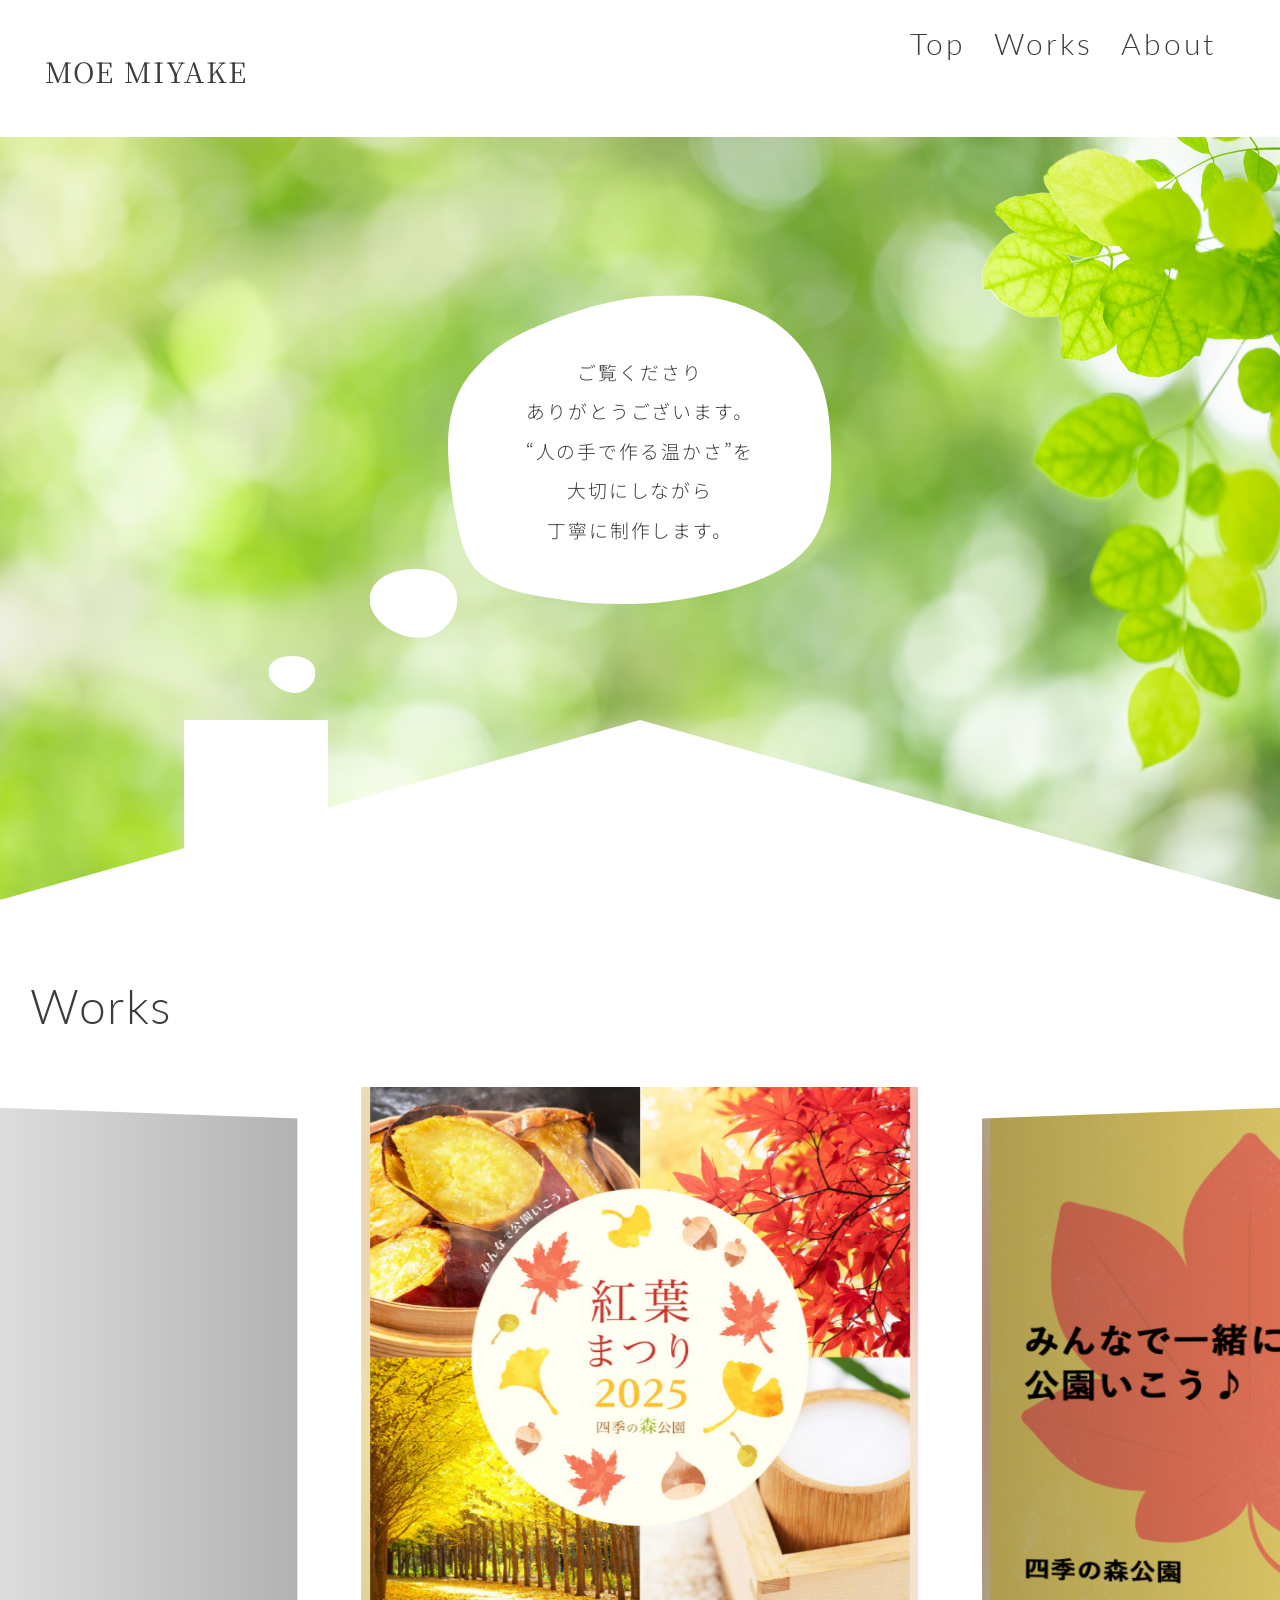
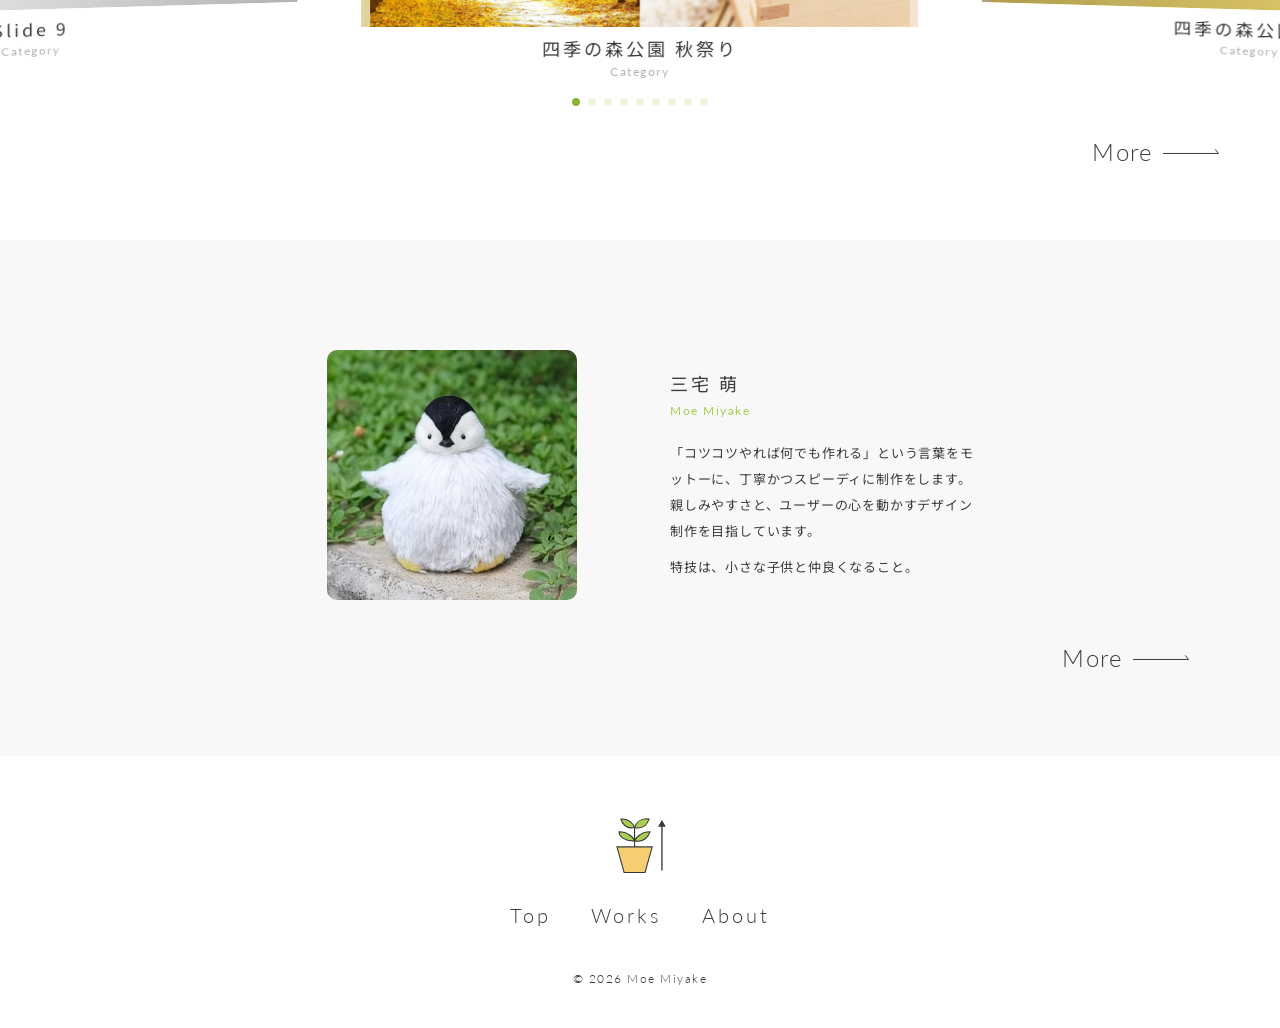
==== commit be9d9cbd: "10/28 吹き出しをSVGに変換。" ====
--- a/portforio_new/index.html
+++ b/portforio_new/index.html
@@ -39,7 +39,8 @@
     <header>
         <!-- SP -->
         <!-- ハンバーガー -->
-        <button class="header__hamburger header__hamburger--sp" type="button" aria-label="メニューを開く" aria-expanded="false" aria-controls="sp-navigation">
+        <button class="header__hamburger header__hamburger--sp" type="button" aria-label="メニューを開く" aria-expanded="false"
+            aria-controls="sp-navigation">
             <span></span>
             <!-- <span></span> -->
         </button>
@@ -70,15 +71,45 @@
                 <!-- SVGにする -->
                 <h1 class="fv__name" style="font-family: 'Noto Serif JP', serif;">MOE MIYAKE</h1>
             </div>
-            <picture class="fv__house">
-                <!-- スマホ・タブレット用（画面幅1023px以下の場合。PCは1024px~でCSS・JSと同じ境目） -->
+            <!-- <picture class="fv__house">
+                スマホ・タブレット用（画面幅1023px以下）
                 <source media="(max-width: 1023px)" srcset="img/fv__house--sp.svg" type="image/svg+xml">
-                <!-- PC用（デフォルト・上記以外） -->
+                PC用（デフォルト・上記以外）
                 <img src="img/fv__house--pc.svg" alt="家のイラストと冒頭挨拶「ご覧くださりありがとうございます。「人の手で作る温かさ」を大切にしながら、丁寧に制作します。」"
                     loading="lazy">
-            </picture>
-
-        </div>
+            </picture> -->
+            
+            <!-- ★ここに屋根のSVGを入れたい -->
+            <!-- 屋根 -->
+            <svg class="fv__roof" xmlns="http://www.w3.org/2000/svg" viewBox="0 0 100 10" preserveAspectRatio="none"
+                aria-hidden="true" focusable="false">
+                <polygon points="0,10 50,0 100,10" fill="#fff" />
+            </svg>
+
+            <!-- 煙突 -->
+            <svg class="fv__chimney" xmlns="http://www.w3.org/2000/svg" viewBox="0 0 10 10" preserveAspectRatio="none"
+                aria-hidden="true" focusable="false">
+                <rect width="10" height="10" fill="#fff" />
+            </svg>
+
+            <!-- 吹き出し（煙突の上） -->
+            <img class="fv__fog1" src="img/fv__fog_1.svg" alt="" aria-hidden="true">
+            <img class="fv__fog2" src="img/fv__fog_2.svg" alt="" aria-hidden="true">
+            
+            <!-- 中央の吹き出し＋メッセージ -->
+            <div class="fv__message">
+                <img src="img/fv__fog_3.svg" alt="" aria-hidden="true">
+                <p class="fv__message__text">
+                    ご覧くださり<br>
+                    ありがとうございます。<br>
+                    “人の手で作る温かさ”を<br>
+                    大切にしながら<br>
+                    丁寧に制作します。
+                </p>
+            </div>
+        </div>
+
+
     </section>
 
     <!-- Works -->
--- a/portforio_new/css/style.css
+++ b/portforio_new/css/style.css
@@ -91,6 +91,7 @@
 
 img {
     width: 100%;
+    border-radius: 7px;
 }
 
 /* 見出し(各ページの縦書きタイトルは 05 で上書き) */
--- a/portforio_new/css/top.css
+++ b/portforio_new/css/top.css
@@ -21,14 +21,14 @@
     background-attachment: fixed;
 }
 
-/* 名前の白い帯(絶対配置。位置は padding で決める) */
+/* 名前の白い帯 */
 .fv__nameBox {
     position: absolute;
     top: 0;
     left: 0;
-    padding: 20vw 10vw 5vw 10vw;
-    width: 100%;
-    text-align: left;
+    padding: 5vh;
+    padding-top: 7vh;
+    width: 100%;
     background-color: var(--color-white);
 }
 
@@ -44,18 +44,156 @@
     justify-content: center;
 }
 
-.fv__house {
+/* .fv__house {
+    flex: 1 1 0;
+    min-height: 0;
+    中の画像が大きくても、この枠より高くならないようにする
     width: 100%;
     display: flex;
     object-fit: cover;
-    margin-top: auto;
     margin-bottom: -1px;
-}
+} */
+
+/* .fv__house {
+    屋根の計算用(SP・TB用SVGの値。PCは下で上書き)
+    家の画像の 幅 ÷ 高さ(375 ÷ 446)
+    --house-ratio: 0.84;
+    屋根の高さ ÷ 画像の幅(80 ÷ 375)
+    --roof-ratio: 0.21;
+    position: relative;
+    isolation: isolate;
+    中で cqw / cqh(この枠の幅・高さ)を使うため
+    container-type: size;
+    flex: 1 1 0;
+    中の画像が大きくても、この枠より高くならないようにする
+    min-height: 0;
+    width: 100%;
+    display: flex;
+    object-fit: cover;
+    margin-bottom: -1px;
+} */
+
+/* 屋根 */
+/* .fv__house::before {
+    content: "";
+    position: absolute;
+    z-index: -1;
+    left: 0;
+    right: 0;
+    bottom: 0;
+    height: calc(min(100cqw, 100cqh * var(--house-ratio)) * var(--roof-ratio));
+    background-color: var(--color-white);
+    clip-path: polygon(0 100%, 50% 0, 100% 100%);
+} */
+
+
+
+/* 画像は幅・高さの両方に収め、下に付ける(比率は変えない) */
+/* .fv__house img {
+    width: 100%;
+    height: 100%;
+    object-fit: contain;
+    object-position: center bottom;
+} */
+
+/* ----- 屋根と煙突 -----*/
+.fv__roof {
+    position: absolute;
+    left: 0;
+    bottom: 0;
+    width: 100%;
+    height: 15vh;
+    /* 下に余白が出るのを防ぐ */
+    display: block;
+}
+
+.fv__chimney {
+    position: absolute;
+    left: 25%;
+    transform: translateX(-50%);
+    bottom: 0;
+    width: 10vh;
+    height: 15vh;
+    display: block;
+}
+
+/* ----- 吹き出し(fog) ----- */
+.fv {
+    /* fog_3の幅。fog_1・fog_2はこの値から比率で決まる */
+    --fog-w: 75vw;
+
+    /* 煙突の値（.fv__chimney と同じ値にしておく） */
+    --chimney-x: 25%;
+    /* left */
+    --chimney-w: 10vh;
+    /* width */
+    --chimney-h: 15vh;
+    /* height */
+}
+
+/* fog_1: 煙突の上 */
+.fv__fog1 {
+    position: absolute;
+    transform: translateX(-50%);
+    left: calc(var(--chimney-x) + var(--chimney-w) * 0.25);
+    bottom: calc(var(--chimney-h) + 3vh);
+    /* 煙突の高さ + すき間 */
+    width: calc(var(--fog-w) * 33 / 268);
+    height: auto;
+    pointer-events: none;
+}
+
+/* fog_2: fog_1とfog_3の間 */
+.fv__fog2 {
+    position: absolute;
+    transform: translateX(-50%);
+    left: calc(var(--chimney-x) + var(--chimney-w) * 1.1);
+    bottom: calc(var(--chimney-h) + 3vh + var(--fog-w) * 26 / 268 + 2vh);
+    /* fog_1の上 */
+    width: calc(var(--fog-w) * 62 / 268);
+    height: auto;
+    pointer-events: none;
+}
+
+/* fog_3: FVの中央 */
+.fv__message {
+    position: absolute;
+    top: 50%;
+    left: 50%;
+    transform: translate(-50%, -50%);
+    width: var(--fog-w);
+}
+
+.fv__message img {
+    display: block;
+    width: 100%;
+    height: auto;
+}
+
+/* 吹き出しの中の文章 */
+.fv__message__text {
+    position: absolute;
+    top: 50%;
+    left: 50%;
+    transform: translate(-50%, -50%);
+    width: 100%;
+    text-align: center;
+    color: #3C3C3C;
+    font-family: 'Noto Sans JP', sans-serif;
+    font-weight: 300;
+    font-size: calc(var(--fog-w) * 0.049);
+    /* 吹き出しの幅に合わせて文字も拡大縮小 */
+    line-height: 2.1;
+    letter-spacing: 0.1em;
+}
+
 
 /* TB */
 @media screen and (min-width: 768px) {
     .fv {
         height: 100vh;
+        --fog-w: 55vw;
+        --chimney-w: 14vh;
     }
 
     .fv__box {
@@ -64,6 +202,11 @@
 
     .fv__nameBox {
         padding: 50px;
+    }
+
+    /* ----- 屋根と煙突 -----*/
+    .fv__chimney {
+        width: 14vh;
     }
 }
 
@@ -71,23 +214,45 @@
 @media screen and (min-width: 1024px) {
     .fv {
         background-image: url(../img/fv__background--pc.jpg);
+        /* height: 110vh; */
+    }
+
+    /* .fv__box {
         height: 110vh;
-    }
-
-    .fv__box {
-        height: 110vh;
-    }
+    } */
 
     .fv__nameBox {
         padding: 5vh;
-        padding-top: 80px;
-    }
-
-    .fv__house {
-        display: flex;
-        align-items: end;
-        height: 100%;
-    }
+        padding-top: 50px;
+    }
+
+    /* .fv__house {
+        --house-ratio: 2.0182;
+        PC用SVG: 1441 ÷ 714
+        --roof-ratio: 0.2131;
+        307 ÷ 1441
+    } */
+
+    /* ----- 屋根と煙突 -----*/
+    .fv__roof {
+        /* width: 100%; */
+        height: 20vh;
+    }
+
+    .fv__chimney {
+        left: 20%;
+        width: 16vh;
+        height: 20vh;
+    }
+
+    .fv {
+        --fog-w: 30vw;
+        /* PCでは吹き出しを小さめに */
+        --chimney-x: 20%;
+        --chimney-w: 16vh;
+        --chimney-h: 20vh;
+    }
+
 }
 
 /* ----- Works(スライダー) ----- */
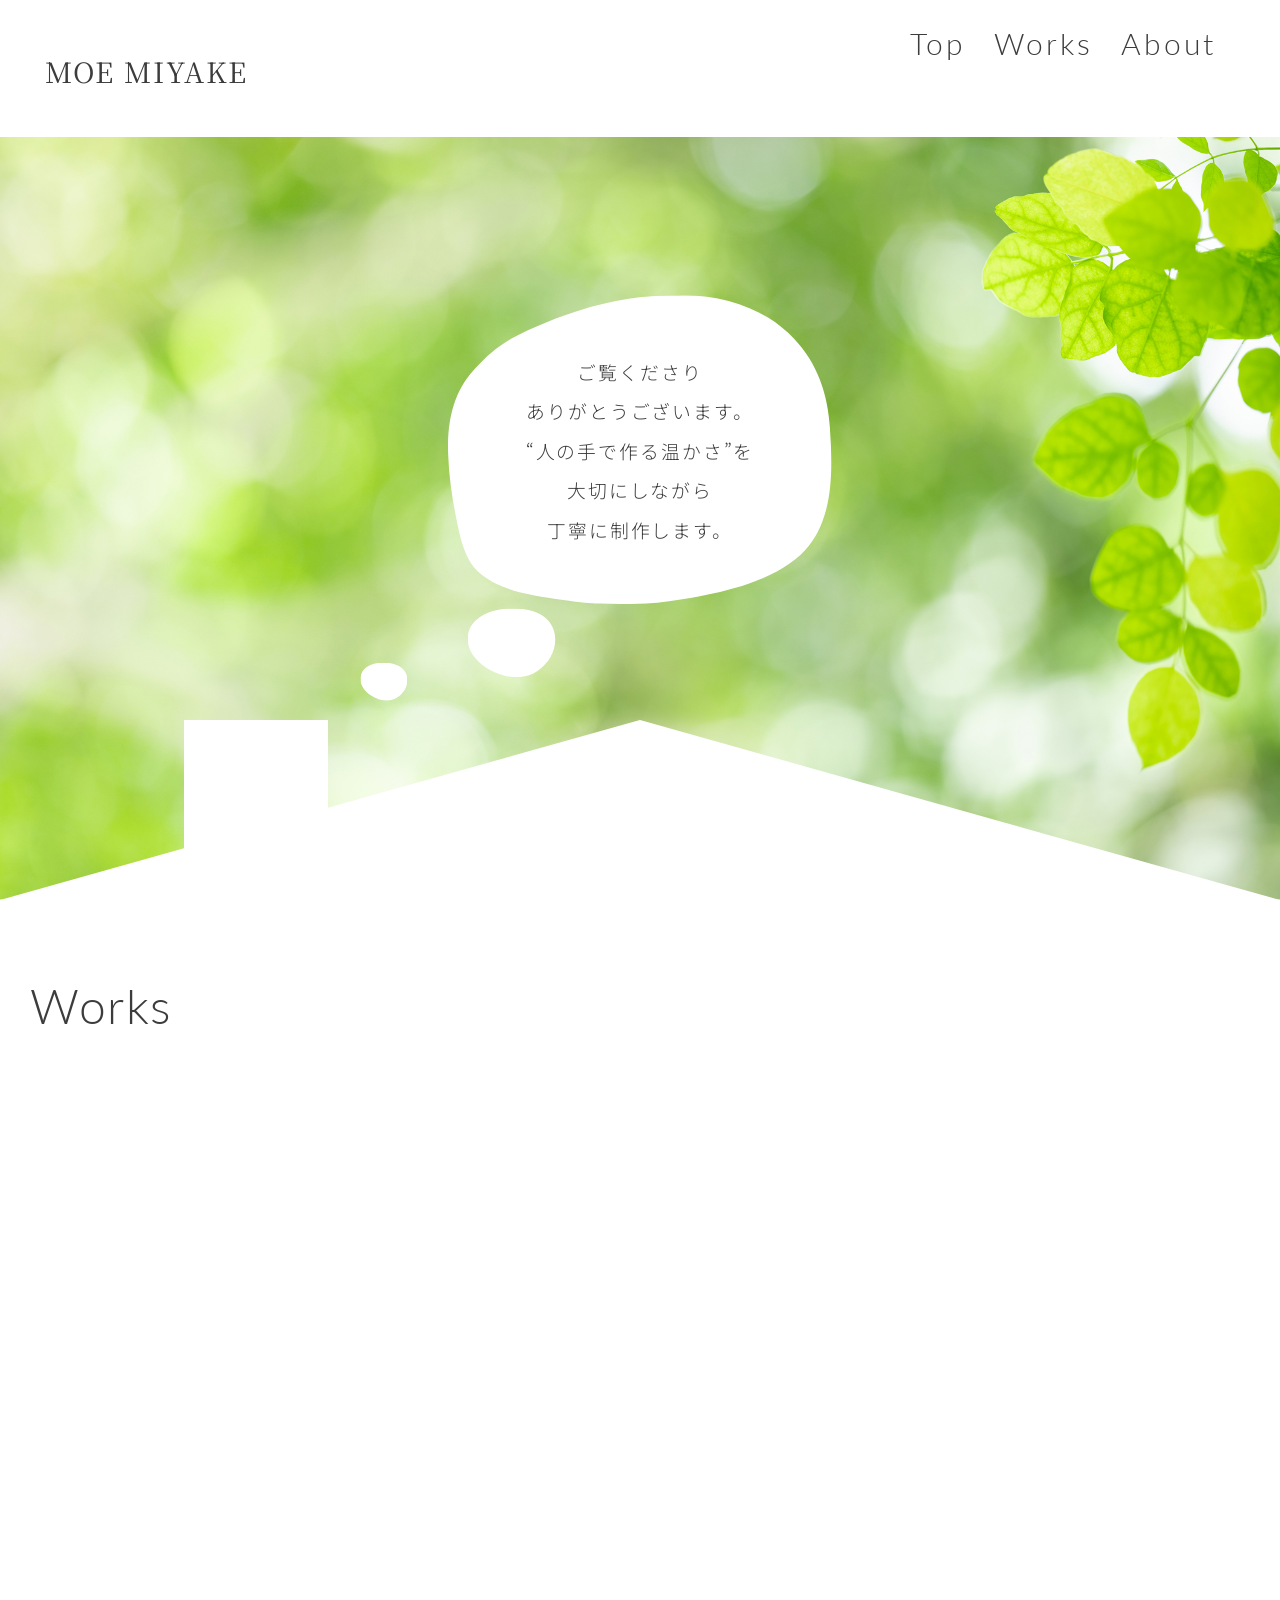
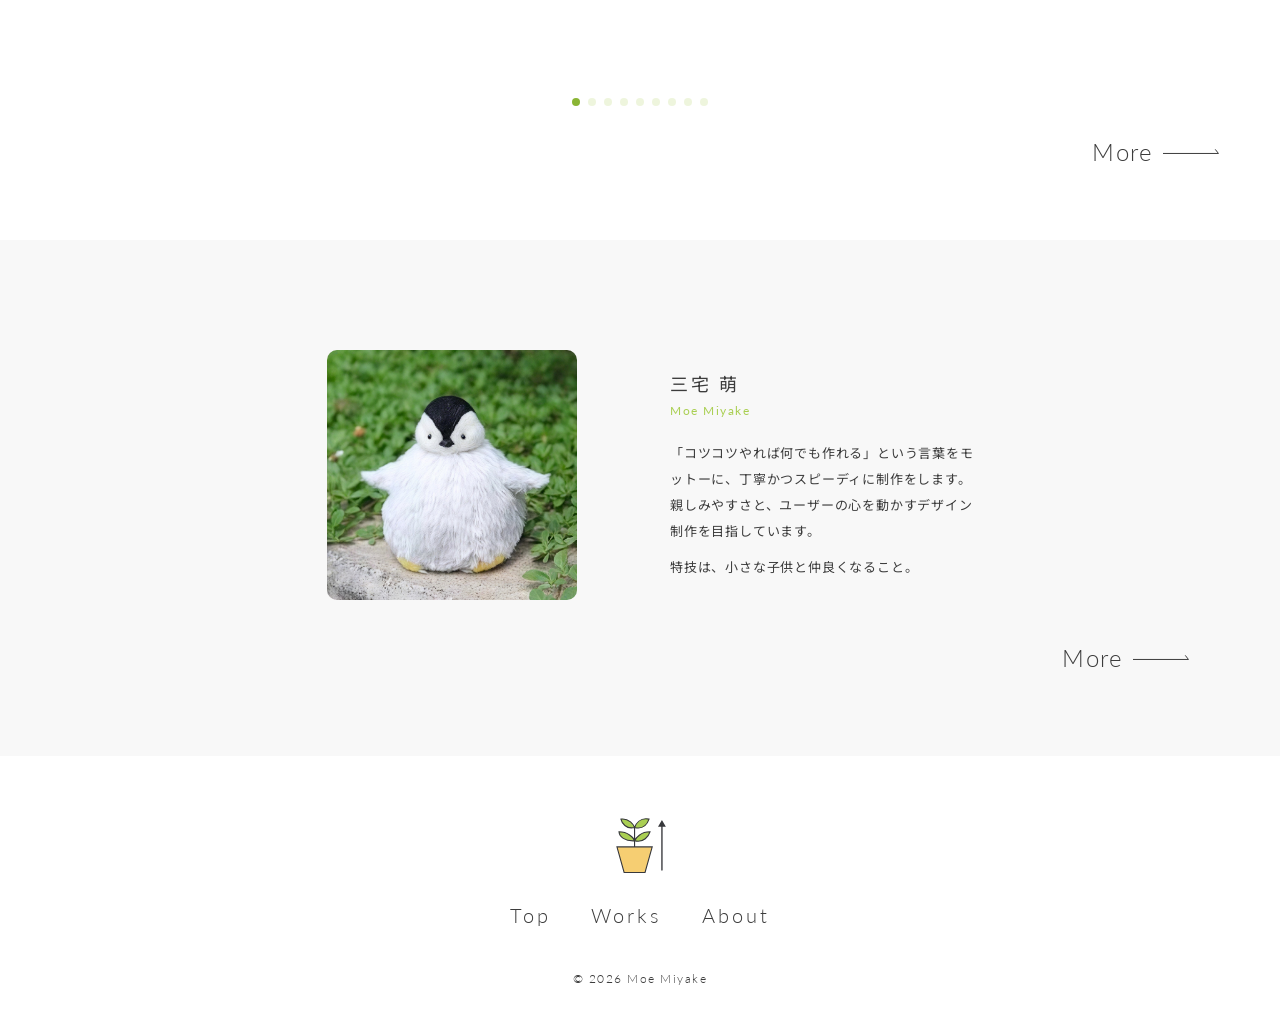
==== commit 83263125: "10/28 屋根と吹き出し、SP版完了！" ====
--- a/portforio_new/index.html
+++ b/portforio_new/index.html
@@ -69,15 +69,8 @@
         <div class="fv__box">
             <div class="fv__nameBox">
                 <!-- SVGにする -->
-                <h1 class="fv__name" style="font-family: 'Noto Serif JP', serif;">MOE MIYAKE</h1>
-            </div>
-            <!-- <picture class="fv__house">
-                スマホ・タブレット用（画面幅1023px以下）
-                <source media="(max-width: 1023px)" srcset="img/fv__house--sp.svg" type="image/svg+xml">
-                PC用（デフォルト・上記以外）
-                <img src="img/fv__house--pc.svg" alt="家のイラストと冒頭挨拶「ご覧くださりありがとうございます。「人の手で作る温かさ」を大切にしながら、丁寧に制作します。」"
-                    loading="lazy">
-            </picture> -->
+                <h1 class="fv__name fadein" style="font-family: 'Noto Serif JP', serif;">MOE MIYAKE</h1>
+            </div>
             
             <!-- ★ここに屋根のSVGを入れたい -->
             <!-- 屋根 -->
--- a/portforio_new/css/top.css
+++ b/portforio_new/css/top.css
@@ -44,57 +44,6 @@
     justify-content: center;
 }
 
-/* .fv__house {
-    flex: 1 1 0;
-    min-height: 0;
-    中の画像が大きくても、この枠より高くならないようにする
-    width: 100%;
-    display: flex;
-    object-fit: cover;
-    margin-bottom: -1px;
-} */
-
-/* .fv__house {
-    屋根の計算用(SP・TB用SVGの値。PCは下で上書き)
-    家の画像の 幅 ÷ 高さ(375 ÷ 446)
-    --house-ratio: 0.84;
-    屋根の高さ ÷ 画像の幅(80 ÷ 375)
-    --roof-ratio: 0.21;
-    position: relative;
-    isolation: isolate;
-    中で cqw / cqh(この枠の幅・高さ)を使うため
-    container-type: size;
-    flex: 1 1 0;
-    中の画像が大きくても、この枠より高くならないようにする
-    min-height: 0;
-    width: 100%;
-    display: flex;
-    object-fit: cover;
-    margin-bottom: -1px;
-} */
-
-/* 屋根 */
-/* .fv__house::before {
-    content: "";
-    position: absolute;
-    z-index: -1;
-    left: 0;
-    right: 0;
-    bottom: 0;
-    height: calc(min(100cqw, 100cqh * var(--house-ratio)) * var(--roof-ratio));
-    background-color: var(--color-white);
-    clip-path: polygon(0 100%, 50% 0, 100% 100%);
-} */
-
-
-
-/* 画像は幅・高さの両方に収め、下に付ける(比率は変えない) */
-/* .fv__house img {
-    width: 100%;
-    height: 100%;
-    object-fit: contain;
-    object-position: center bottom;
-} */
 
 /* ----- 屋根と煙突 -----*/
 .fv__roof {
@@ -109,50 +58,55 @@
 
 .fv__chimney {
     position: absolute;
-    left: 25%;
+    left: var(--chimney-x);
     transform: translateX(-50%);
     bottom: 0;
-    width: 10vh;
-    height: 15vh;
-    display: block;
-}
+    width: var(--chimney-w);
+    height: var(--chimney-h);
+    display: block;
+}
+
 
 /* ----- 吹き出し(fog) ----- */
 .fv {
-    /* fog_3の幅。fog_1・fog_2はこの値から比率で決まる */
-    --fog-w: 75vw;
-
-    /* 煙突の値（.fv__chimney と同じ値にしておく） */
+    --fog-w: 75vw; /* fog_3の幅。fog_1・fog_2はこの値から比率で決まる */
+    --fog3-h: calc(var(--fog-w) * 216 / 268); /* fog_3の高さ(SVGの縦横比 268×216) */
+
+    /* 煙突の値（煙突の見た目と、吹き出しの位置の両方で使う） */
     --chimney-x: 25%;
-    /* left */
     --chimney-w: 10vh;
-    /* width */
     --chimney-h: 15vh;
-    /* height */
-}
-
-/* fog_1: 煙突の上 */
-.fv__fog1 {
-    position: absolute;
-    transform: translateX(-50%);
-    left: calc(var(--chimney-x) + var(--chimney-w) * 0.25);
-    bottom: calc(var(--chimney-h) + 3vh);
-    /* 煙突の高さ + すき間 */
-    width: calc(var(--fog-w) * 33 / 268);
+
+    /* 第一支点: 煙突の上端の中心 */
+    --p1-x: var(--chimney-x);
+    --p1-y: var(--chimney-h);
+
+    /* 第二支点: fog_3の下端の中心 */
+    --p2-x: 50%;
+    --p2-y: calc(50% - var(--fog3-h) / 2);
+}
+
+/* fog_1・fog_2: 2つの支点の間に、各画像の中心を置く */
+.fv__fog1,
+.fv__fog2 {
+    position: absolute;
+    left: calc(var(--p1-x) + (var(--p2-x) - var(--p1-x)) * var(--t));
+    bottom: calc(var(--p1-y) + (var(--p2-y) - var(--p1-y)) * var(--t));
+    transform: translate(-50%, 50%); /* 画像の中心を、その位置に合わせる */
     height: auto;
     pointer-events: none;
 }
 
-/* fog_2: fog_1とfog_3の間 */
+.fv__fog1 {
+    --t: calc(1 / 3);
+    /* 第一支点から 1/3 */
+    width: calc(var(--fog-w) * 33 / 268);
+}
+
 .fv__fog2 {
-    position: absolute;
-    transform: translateX(-50%);
-    left: calc(var(--chimney-x) + var(--chimney-w) * 1.1);
-    bottom: calc(var(--chimney-h) + 3vh + var(--fog-w) * 26 / 268 + 2vh);
-    /* fog_1の上 */
+    --t: calc(2 / 3);
+    /* 第一支点から 2/3 */
     width: calc(var(--fog-w) * 62 / 268);
-    height: auto;
-    pointer-events: none;
 }
 
 /* fog_3: FVの中央 */
@@ -181,8 +135,7 @@
     color: #3C3C3C;
     font-family: 'Noto Sans JP', sans-serif;
     font-weight: 300;
-    font-size: calc(var(--fog-w) * 0.049);
-    /* 吹き出しの幅に合わせて文字も拡大縮小 */
+    font-size: calc(var(--fog-w) * 0.049); /* 吹き出しの幅に合わせて文字も拡大縮小 */
     line-height: 2.1;
     letter-spacing: 0.1em;
 }
@@ -204,55 +157,27 @@
         padding: 50px;
     }
 
-    /* ----- 屋根と煙突 -----*/
-    .fv__chimney {
-        width: 14vh;
-    }
 }
 
 /* PC */
 @media screen and (min-width: 1024px) {
     .fv {
         background-image: url(../img/fv__background--pc.jpg);
-        /* height: 110vh; */
-    }
-
-    /* .fv__box {
-        height: 110vh;
-    } */
+        --fog-w: 30vw; /* PCでは吹き出しを小さめに */
+        --chimney-x: 20%;
+        --chimney-w: 16vh;
+        --chimney-h: 20vh;
+    }
 
     .fv__nameBox {
         padding: 5vh;
         padding-top: 50px;
     }
 
-    /* .fv__house {
-        --house-ratio: 2.0182;
-        PC用SVG: 1441 ÷ 714
-        --roof-ratio: 0.2131;
-        307 ÷ 1441
-    } */
-
     /* ----- 屋根と煙突 -----*/
     .fv__roof {
-        /* width: 100%; */
         height: 20vh;
     }
-
-    .fv__chimney {
-        left: 20%;
-        width: 16vh;
-        height: 20vh;
-    }
-
-    .fv {
-        --fog-w: 30vw;
-        /* PCでは吹き出しを小さめに */
-        --chimney-x: 20%;
-        --chimney-w: 16vh;
-        --chimney-h: 20vh;
-    }
-
 }
 
 /* ----- Works(スライダー) ----- */
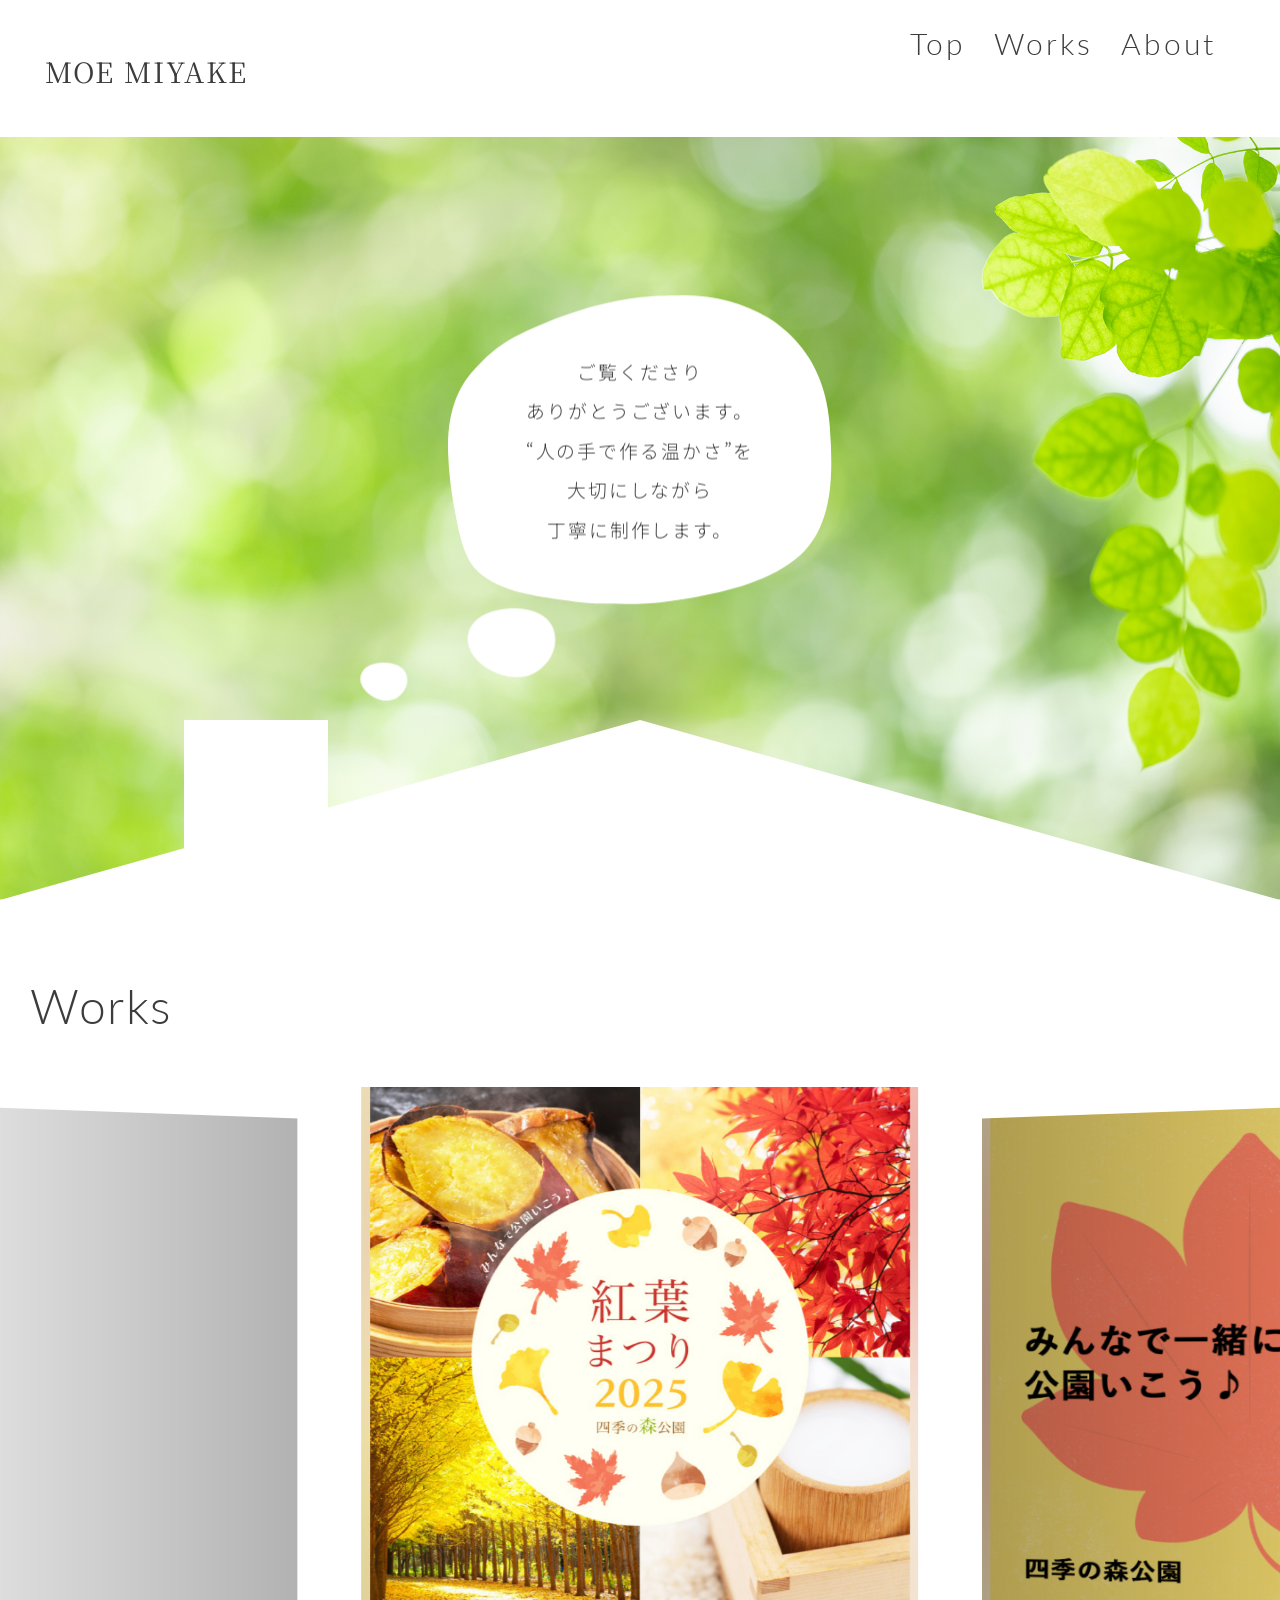
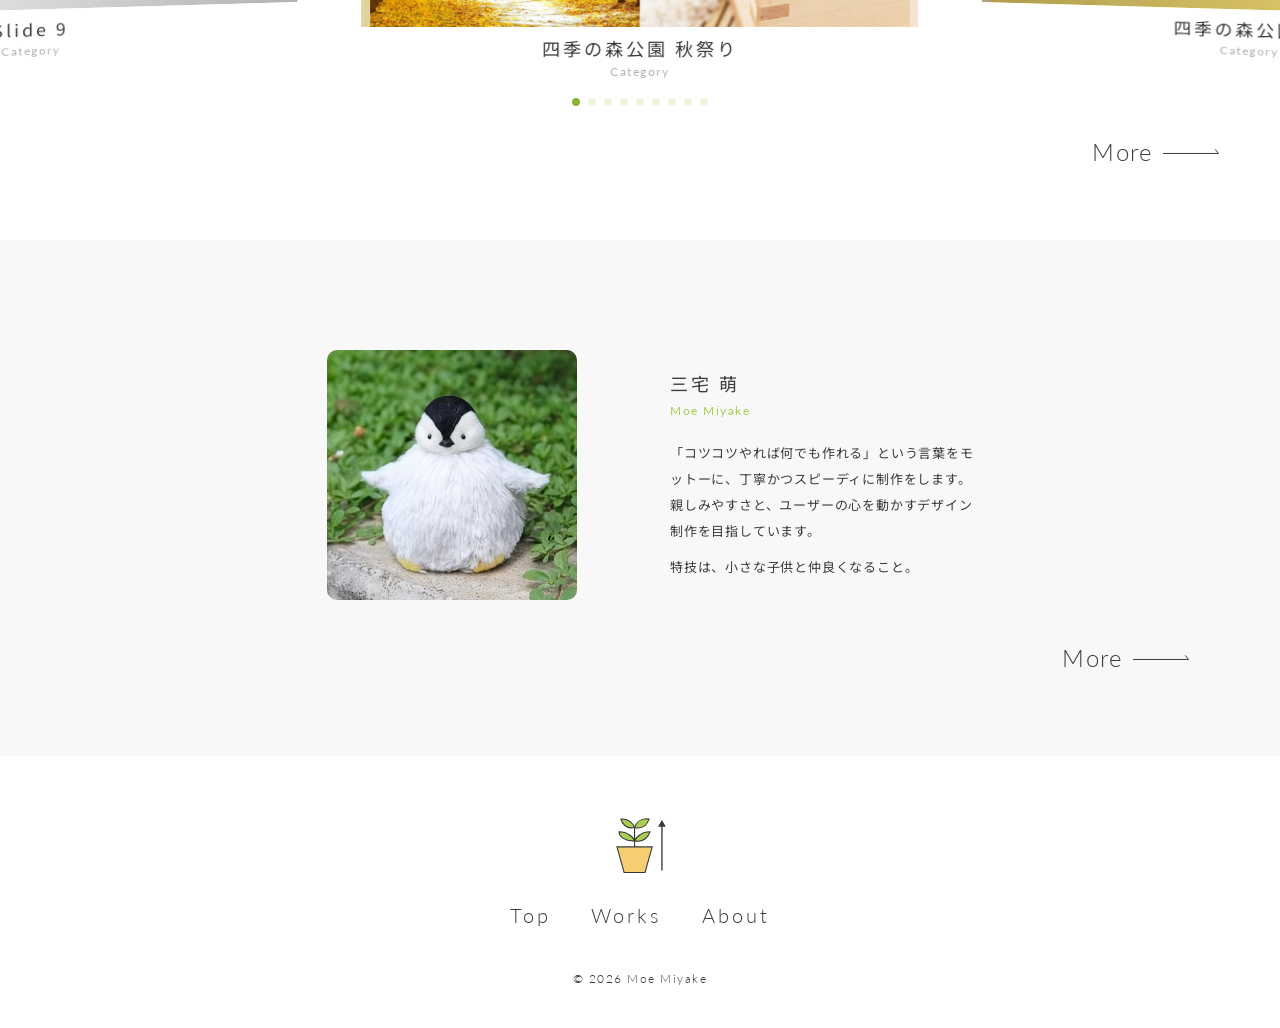
==== commit c29a63de: "10/28 FVの吹き出し(アニメ)完了！" ====
--- a/portforio_new/index.html
+++ b/portforio_new/index.html
@@ -72,18 +72,18 @@
                 <h1 class="fv__name fadein" style="font-family: 'Noto Serif JP', serif;">MOE MIYAKE</h1>
             </div>
             
-            <!-- ★ここに屋根のSVGを入れたい -->
-            <!-- 屋根 -->
-            <svg class="fv__roof" xmlns="http://www.w3.org/2000/svg" viewBox="0 0 100 10" preserveAspectRatio="none"
-                aria-hidden="true" focusable="false">
-                <polygon points="0,10 50,0 100,10" fill="#fff" />
-            </svg>
-
-            <!-- 煙突 -->
-            <svg class="fv__chimney" xmlns="http://www.w3.org/2000/svg" viewBox="0 0 10 10" preserveAspectRatio="none"
-                aria-hidden="true" focusable="false">
-                <rect width="10" height="10" fill="#fff" />
-            </svg>
+            <div class="fv__illust">
+                <!-- 屋根 -->
+                <svg class="fv__roof" xmlns="http://www.w3.org/2000/svg" viewBox="0 0 100 10" preserveAspectRatio="none"
+                    aria-hidden="true" focusable="false">
+                    <polygon points="0,10 50,0 100,10" fill="#fff" />
+                </svg>
+                <!-- 煙突 -->
+                <svg class="fv__chimney" xmlns="http://www.w3.org/2000/svg" viewBox="0 0 10 10" preserveAspectRatio="none"
+                    aria-hidden="true" focusable="false">
+                    <rect width="10" height="10" fill="#fff" />
+                </svg>
+            </div>
 
             <!-- 吹き出し（煙突の上） -->
             <img class="fv__fog1" src="img/fv__fog_1.svg" alt="" aria-hidden="true">
@@ -91,8 +91,8 @@
             
             <!-- 中央の吹き出し＋メッセージ -->
             <div class="fv__message">
-                <img src="img/fv__fog_3.svg" alt="" aria-hidden="true">
-                <p class="fv__message__text">
+                <img class="fv__message_img" src="img/fv__fog_3.svg" alt="" aria-hidden="true">
+                <p class="fv__message_text">
                     ご覧くださり<br>
                     ありがとうございます。<br>
                     “人の手で作る温かさ”を<br>
--- a/portforio_new/css/top.css
+++ b/portforio_new/css/top.css
@@ -68,6 +68,14 @@
 
 
 /* ----- 吹き出し(fog) ----- */
+/* 吹き出しは最初は透明。JSで順番に表示する */
+.fv__fog1,
+.fv__fog2,
+.fv__message_img,
+.fv__message_text {
+    opacity: 0;
+}
+
 .fv {
     --fog-w: 75vw; /* fog_3の幅。fog_1・fog_2はこの値から比率で決まる */
     --fog3-h: calc(var(--fog-w) * 216 / 268); /* fog_3の高さ(SVGの縦横比 268×216) */
@@ -118,14 +126,14 @@
     width: var(--fog-w);
 }
 
-.fv__message img {
+.fv__message_img {
     display: block;
     width: 100%;
     height: auto;
 }
 
 /* 吹き出しの中の文章 */
-.fv__message__text {
+.fv__message_text {
     position: absolute;
     top: 50%;
     left: 50%;
@@ -363,4 +371,5 @@
     flex-direction: column;
     align-items: center;
 }
-*/+*/
+
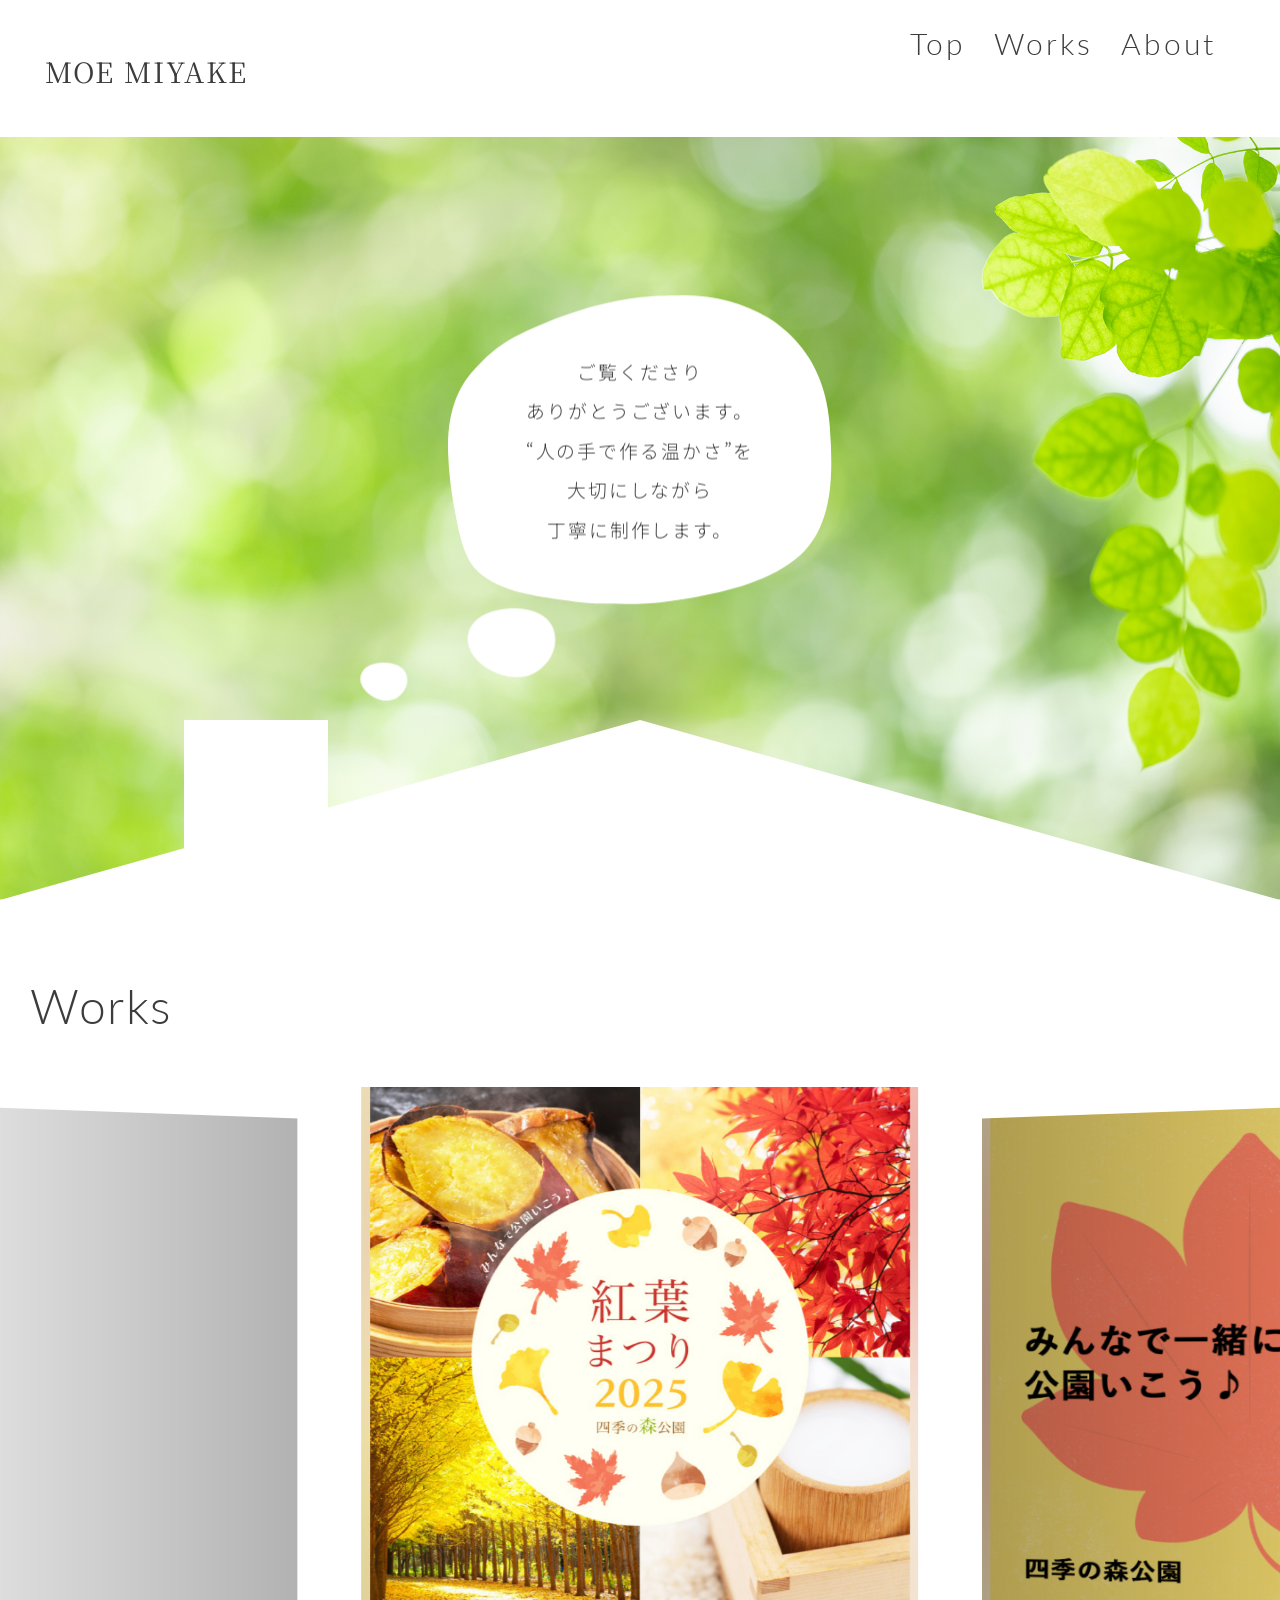
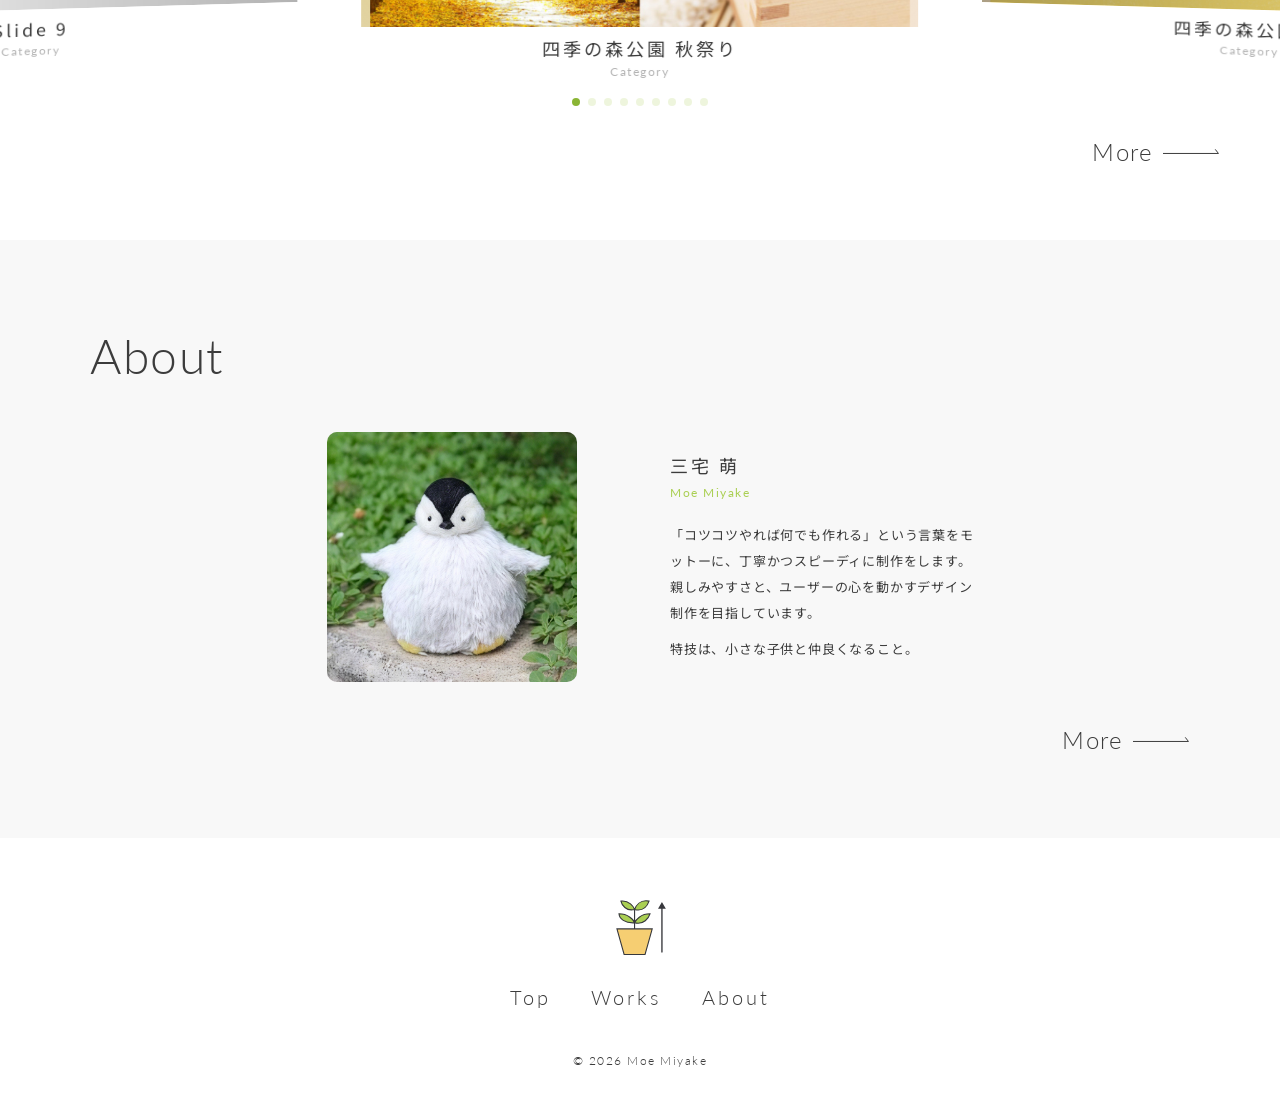
==== commit 4825d761: "11/4 大体制作完了！ ☆以降はWP化 Start!" ====
--- a/portforio_new/index.html
+++ b/portforio_new/index.html
@@ -108,7 +108,7 @@
     <!-- Works -->
     <section class="top__works">
 
-        <h2>Works</h2>
+        <h2 class="fadein">Works</h2>
         <!-- ☆Wordpressと連動して、最新情報を表示させたい。 -->
         <!-- Swiper -->
         <div class="swiper mySwiper">
@@ -232,7 +232,7 @@
 
     <!-- About -->
     <section class="top__about">
-        <!-- <h2>About</h2> -->
+        <h2 class="fadein">About</h2>
         <div class="about__box">
             <div class="about__img">
                 <img src="img/about/about__moemiyake.jpg" alt="Profile Photo">
--- a/portforio_new/css/style.css
+++ b/portforio_new/css/style.css
@@ -35,6 +35,8 @@
     /* RGB値(rgba(var(--xxx-rgb), 0.5) の形で使う) */
     --color-blue-rgb: 85, 159, 183;
     --color-skyblue-rgb: 132, 181, 197;
+    --color-moegi-rgb: 170, 207, 83;
+    --color-text-g-rgb: 179, 179, 179;
 
     /* 線・枠 */
     --color-border: #777;
@@ -781,4 +783,23 @@
         padding: 0 60px;
     }
 }
-*/+*/
+
+/* JSのアニメーション(最初は非表示にしておく) */
+.fadein {
+    opacity: 0;
+}
+
+.fadein_2 {
+    opacity: 0;
+    translate: 0 3rem;
+}
+
+.fadein_3 {
+    opacity: 0;
+    translate: 0 2rem;
+}
+
+.fadein_4 {
+    opacity: 0;
+}
